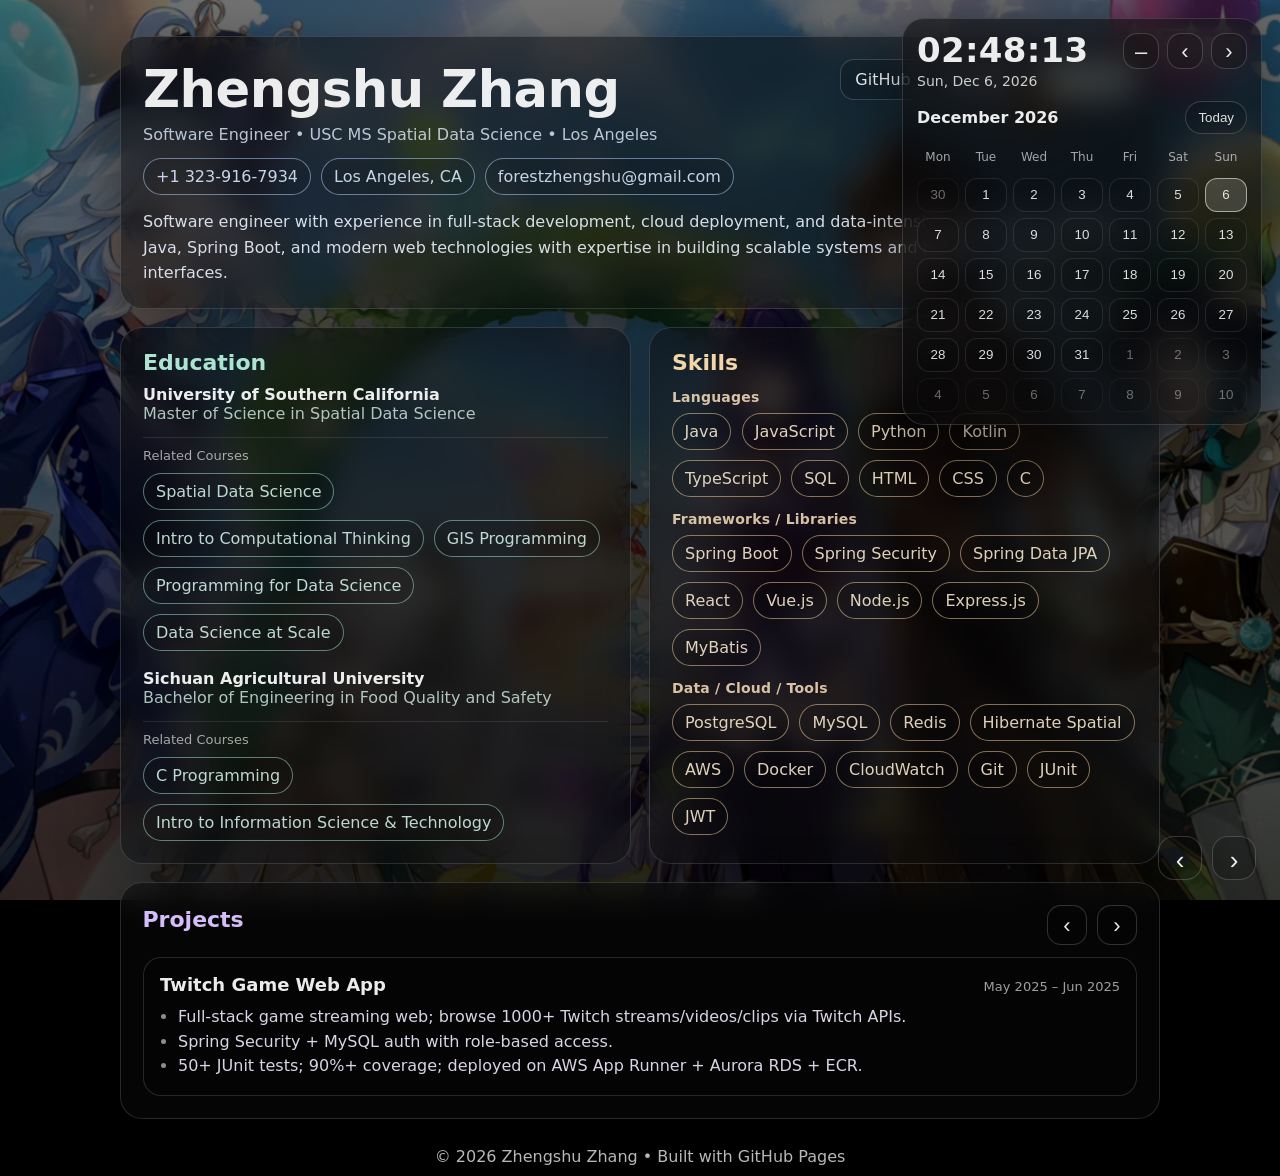
==== index.html @ c5abac79 "Update index.html" ====
<!doctype html>
<html lang="en">
<head>
  <meta charset="utf-8" />
  <meta name="viewport" content="width=device-width,initial-scale=1" />
  <title>Zhengshu Zhang</title>
  <meta name="description" content="Zhengshu Zhang - Software Engineer | USC MS Spatial Data Science" />
  <link rel="stylesheet" href="./styles.css" />
</head>

<body>
  <!-- Fullscreen background slider -->
  <div class="bg" aria-hidden="true">
    <img class="bg__img" id="bgImg" src="./images/qishen.jpg" alt="" />
    <div class="bg__vignette"></div>
  </div>

  <!-- ✅ Fixed bottom-right slider controls (unique IDs) -->
  <div class="bg__controlsFixed" aria-label="Background controls">
    <button class="icon-btn" id="bgPrevBtn" type="button" aria-label="Previous background">‹</button>
    <button class="icon-btn" id="bgNextBtn" type="button" aria-label="Next background">›</button>
  </div>

  <!-- Top-right Calendar Widget (EN) -->
  <div class="cal" id="calWidget">
    <div class="cal__top">
      <div>
        <div class="cal__time" id="calTime">--:--:--</div>
        <div class="cal__date" id="calDate">---, --- --, ----</div>
        <div class="cal__sub" id="calSub">Local time • Click a date to select</div>
      </div>

      <div class="cal__nav">
        <button class="cal__btn cal__toggle" id="calToggle" type="button" aria-label="Collapse calendar" aria-expanded="true">–</button>
        <button class="cal__btn" id="calPrev" aria-label="Previous month" type="button">‹</button>
        <button class="cal__btn" id="calNext" aria-label="Next month" type="button">›</button>
      </div>
    </div>

    <div class="cal__monthRow">
      <div class="cal__month" id="calMonth">----</div>
      <button class="cal__today" id="calToday" type="button">Today</button>
    </div>

    <div class="cal__dow">
      <span>Mon</span><span>Tue</span><span>Wed</span><span>Thu</span><span>Fri</span><span>Sat</span><span>Sun</span>
    </div>

    <div class="cal__grid" id="calGrid"></div>
  </div>

  <!-- Foreground content -->
  <main class="page">
    <header class="panel hero reveal panel--hero">
      <div class="hero__top">
        <div>
          <h1 class="hero__name">Zhengshu Zhang</h1>
          <p class="hero__subtitle">
            Software Engineer • USC MS Spatial Data Science • Los Angeles
          </p>
        </div>

        <div class="hero__links">
          <a class="btn" href="https://github.com/forestzs" target="_blank" rel="noreferrer">GitHub</a>
          <a class="btn" href="https://www.linkedin.com/in/zhengshuzhang/" target="_blank" rel="noreferrer">LinkedIn</a>
          <a class="btn btn--primary" href="./resume.pdf" target="_blank" rel="noreferrer">Resume</a>
        </div>
      </div>

      <div class="hero__meta">
        <span class="meta-chip">+1 323-916-7934</span>
        <span class="meta-chip">Los Angeles, CA</span>
        <span class="meta-chip">forestzhengshu@gmail.com</span>
      </div>

      <p class="hero__summary">
        Software engineer with experience in full-stack development, cloud deployment, and data-intensive applications.
        Skilled in Java, Spring Boot, and modern web technologies with expertise in building scalable systems and responsive user interfaces.
      </p>
    </header>

    <section class="grid">
      <section class="panel reveal panel--edu">
        <h2 class="h2">Education</h2>

        <div class="edu">
          <div class="edu__item">
            <div class="edu__title">University of Southern California</div>
            <div class="muted">Master of Science in Spatial Data Science</div>

            <div class="edu__divider"></div>
            <div class="edu__label">Related Courses</div>
            <div class="chips">
              <span class="chip">Spatial Data Science</span>
              <span class="chip">Intro to Computational Thinking</span>
              <span class="chip">GIS Programming</span>
              <span class="chip">Programming for Data Science</span>
              <span class="chip">Data Science at Scale</span>
            </div>
          </div>

          <div class="edu__item">
            <div class="edu__title">Sichuan Agricultural University</div>
            <div class="muted">Bachelor of Engineering in Food Quality and Safety</div>

            <div class="edu__divider"></div>
            <div class="edu__label">Related Courses</div>
            <div class="chips">
              <span class="chip">C Programming</span>
              <span class="chip">Intro to Information Science &amp; Technology</span>
            </div>
          </div>
        </div>
      </section>

      <section class="panel reveal panel--skills">
        <h2 class="h2">Skills</h2>

        <h3 class="h3">Languages</h3>
        <div class="chips">
          <span class="chip">Java</span><span class="chip">JavaScript</span><span class="chip">Python</span>
          <span class="chip">Kotlin</span><span class="chip">TypeScript</span><span class="chip">SQL</span>
          <span class="chip">HTML</span><span class="chip">CSS</span><span class="chip">C</span>
        </div>

        <h3 class="h3">Frameworks / Libraries</h3>
        <div class="chips">
          <span class="chip">Spring Boot</span><span class="chip">Spring Security</span><span class="chip">Spring Data JPA</span>
          <span class="chip">React</span><span class="chip">Vue.js</span><span class="chip">Node.js</span>
          <span class="chip">Express.js</span><span class="chip">MyBatis</span>
        </div>

        <h3 class="h3">Data / Cloud / Tools</h3>
        <div class="chips">
          <span class="chip">PostgreSQL</span><span class="chip">MySQL</span><span class="chip">Redis</span><span class="chip">Hibernate Spatial</span>
          <span class="chip">AWS</span><span class="chip">Docker</span><span class="chip">CloudWatch</span>
          <span class="chip">Git</span><span class="chip">JUnit</span><span class="chip">JWT</span>
        </div>
      </section>
    </section>

    <!-- ✅ Projects: single card + left/right buttons -->
    <section class="panel reveal panel--projects">
      <div class="projects__head">
        <h2 class="h2">Projects</h2>
        <div class="projects__nav">
          <button class="proj-btn" id="projPrevBtn" type="button" aria-label="Previous project">‹</button>
          <button class="proj-btn" id="projNextBtn" type="button" aria-label="Next project">›</button>
        </div>
      </div>

      <article class="project" id="projectCard">
        <div class="project__head">
          <div class="project__title" id="projTitle">—</div>
          <div class="project__time" id="projTime">—</div>
        </div>
        <ul class="ul" id="projBullets"></ul>
      </article>
    </section>

    <footer class="footer reveal">
      <div class="muted">
        © <span id="year"></span> Zhengshu Zhang • Built with GitHub Pages
      </div>
    </footer>
  </main>

  <script src="./script.js"></script>
</body>
</html>
---- styles.css ----
:root{
  --accent: rgb(181, 192, 184);
  --text: rgba(255,255,255,.92);
  --muted: rgba(255,255,255,.72);
  --panel: rgba(10, 10, 12, .52);
  --panelBorder: rgba(255,255,255,.14);
  --shadow: 0 18px 60px rgba(0,0,0,.45);
}

*{ box-sizing:border-box; }
html,body{ height:100%; }

body{
  margin:0;
  font-family: ui-sans-serif, system-ui, -apple-system, Segoe UI, Roboto, Arial;
  color: var(--text);
  background:#000;
  overflow-x:hidden;
}

/* ===== Background ===== */
.bg{
  position: fixed;
  inset: 0;
  z-index: -2;
  overflow: hidden;
}
.bg__img{
  position:absolute;
  inset:0;
  width:100%;
  height:100%;
  object-fit: cover;
  transform: scale(1.04);
  filter: brightness(.75) contrast(1.05) saturate(1.08);
  transition: opacity .35s ease, transform 3s ease;
}
.bg__vignette{
  position:absolute;
  inset:0;
  background:
    radial-gradient(80% 60% at 30% 10%, rgba(255,255,255,.08), rgba(0,0,0,0) 60%),
    linear-gradient(180deg, rgba(0,0,0,.45), rgba(0,0,0,.55) 55%, rgba(0,0,0,.72));
  pointer-events: none;
}

/* Fixed bottom-right slider controls */
.bg__controlsFixed{
  position: fixed;
  right: 24px;
  bottom: 20px;
  display:flex;
  gap:10px;
  z-index: 2147483647;
  pointer-events: auto;
}

.icon-btn{
  width:44px;
  height:44px;
  border-radius:16px;
  border:1px solid rgba(255,255,255,.18);
  background: rgba(0,0,0,.18);
  color: rgba(255,255,255,.92);
  font-size: 26px;
  line-height: 44px;
  cursor:pointer;
  transition: transform .15s ease, border-color .15s ease, background .15s ease;
}
.icon-btn:hover{
  transform: translateY(-1px);
  border-color: color-mix(in oklab, var(--accent) 70%, rgba(255,255,255,.2));
  background: rgba(0,0,0,.28);
}

/* ===== Calendar ===== */
.cal{
  position: fixed;
  top: 18px;
  right: 18px;
  width: min(360px, calc(100vw - 36px));
  z-index: 99998;
  color: rgba(255,255,255,.92);
  background: rgba(10, 10, 12, .55);
  border: 1px solid rgba(255,255,255,.14);
  border-radius: 22px;
  box-shadow: 0 18px 60px rgba(0,0,0,.45);
  backdrop-filter: blur(16px);
  padding: 14px 14px 12px;
  pointer-events: auto;
}

.cal__top{
  display:flex;
  align-items:flex-start;
  justify-content:space-between;
  gap:12px;
}

.cal__time{
  font-size: 34px;
  font-weight: 800;
  letter-spacing: .3px;
  line-height: 1.05;
}
.cal__date{
  margin-top: 4px;
  font-size: 14px;
  color: rgba(255,255,255,.78);
}

/* ✅ 直接隐藏那句 “Local time • Click a date to select” */
.cal__sub{ display:none; }

.cal__nav{ display:flex; gap:8px; }

.cal__btn{
  width: 36px;
  height: 36px;
  border-radius: 14px;
  border: 1px solid rgba(255,255,255,.18);
  background: rgba(0,0,0,.18);
  color: rgba(255,255,255,.92);
  cursor: pointer;
  font-size: 22px;
  line-height: 34px;
  transition: transform .12s ease, background .12s ease, border-color .12s ease;
}
.cal__btn:hover{
  transform: translateY(-1px);
  background: rgba(0,0,0,.28);
  border-color: rgba(255,255,255,.28);
}

.cal__monthRow{
  margin-top: 12px;
  display:flex;
  align-items:center;
  justify-content:space-between;
  gap:10px;
}

.cal__month{ font-weight: 750; color: rgba(255,255,255,.92); }

.cal__today{
  border: 1px solid rgba(255,255,255,.18);
  background: rgba(0,0,0,.16);
  color: rgba(255,255,255,.86);
  border-radius: 999px;
  padding: 8px 12px;
  cursor: pointer;
  transition: background .12s ease, border-color .12s ease;
}
.cal__today:hover{
  background: rgba(0,0,0,.26);
  border-color: rgba(255,255,255,.26);
}

.cal__dow{
  margin-top: 10px;
  display:grid;
  grid-template-columns: repeat(7, 1fr);
  gap: 6px;
  color: rgba(255,255,255,.62);
  font-size: 12px;
  user-select:none;
}
.cal__dow span{
  display:flex;
  justify-content:center;
  padding: 6px 0;
}

.cal__grid{
  margin-top: 8px;
  display:grid;
  grid-template-columns: repeat(7, 1fr);
  gap: 6px;
}
.cal__cell{
  height: 34px;
  border-radius: 12px;
  border: 1px solid rgba(255,255,255,.10);
  background: rgba(0,0,0,.10);
  color: rgba(255,255,255,.86);
  cursor: pointer;
  transition: transform .1s ease, background .1s ease, border-color .1s ease;
}
.cal__cell:hover{
  transform: translateY(-1px);
  background: rgba(0,0,0,.22);
  border-color: rgba(255,255,255,.22);
}
.cal__cell.is-other{ opacity: .45; }
.cal__cell.is-today{ border-color: rgba(255,255,255,.28); }
.cal__cell.is-selected{
  background: color-mix(in oklab, var(--accent) 60%, rgba(0,0,0,.22));
  border-color: color-mix(in oklab, var(--accent) 80%, rgba(255,255,255,.14));
}

@media (max-width: 720px){
  .cal{ top: 12px; right: 12px; border-radius: 18px; }
  .cal__time{ font-size: 30px; }
}

/* ===== Foreground layout ===== */
.page{
  width: min(1040px, calc(100% - 28px));
  margin: 36px auto 60px;
  display:flex;
  flex-direction:column;
  gap:18px;
  position:relative;
  z-index:1;
}

.panel{
  background: var(--panel);
  border: 1px solid var(--panelBorder);
  border-radius: 22px;
  padding: 22px;
  box-shadow: var(--shadow);
  backdrop-filter: blur(14px);
}

.hero__top{
  display:flex;
  align-items:flex-start;
  justify-content:space-between;
  gap:16px;
  flex-wrap:wrap;
}

.hero__name{
  margin:0;
  font-size: clamp(34px, 4vw, 54px);
  letter-spacing: -0.5px;
}

.hero__subtitle{
  margin: 6px 0 0;
  color: var(--muted);
  font-size: 16px;
}

.hero__links{
  display:flex;
  gap:10px;
  flex-wrap:wrap;
}

.btn{
  display:inline-flex;
  align-items:center;
  justify-content:center;
  gap:8px;
  padding:10px 14px;
  border-radius: 14px;
  border: 1px solid rgba(255,255,255,.18);
  color: var(--text);
  text-decoration:none;
  background: rgba(0,0,0,.14);
  transition: transform .15s ease, border-color .15s ease, background .15s ease;
}
.btn:hover{
  transform: translateY(-1px);
  border-color: color-mix(in oklab, var(--accent) 70%, rgba(255,255,255,.2));
  background: rgba(0,0,0,.24);
}
.btn--primary{
  background: color-mix(in oklab, var(--accent) 55%, rgba(0,0,0,.35));
  border-color: color-mix(in oklab, var(--accent) 75%, rgba(255,255,255,.18));
}

.hero__meta{
  display:flex;
  gap:10px;
  flex-wrap:wrap;
  margin-top:14px;
}
.meta-chip{
  padding:8px 12px;
  border-radius:999px;
  border:1px solid rgba(255,255,255,.16);
  color: var(--muted);
  background: rgba(0,0,0,.12);
}

.hero__summary{
  margin: 14px 0 0;
  color: rgba(255,255,255,.84);
  line-height: 1.6;
}

.grid{
  display:grid;
  grid-template-columns: 1fr 1fr;
  gap:18px;
}
@media (max-width: 860px){
  .grid{ grid-template-columns: 1fr; }
}

.h2{ margin: 0 0 10px; font-size: 22px; }
.h3{ margin: 14px 0 8px; font-size: 14px; color: var(--muted); letter-spacing:.2px; }

.chips{ display:flex; flex-wrap:wrap; gap:10px; }
.chip{
  padding:8px 12px;
  border-radius:999px;
  border:1px solid rgba(255,255,255,.16);
  background: rgba(0,0,0,.12);
  color: rgba(255,255,255,.86);
}

.edu{ display:flex; flex-direction:column; gap:18px; }
.edu__title{ font-weight: 650; }
.muted{ color: var(--muted); }

.edu__divider{
  height:1px;
  margin:14px 0 10px;
  background: rgba(255,255,255,.10);
}
.edu__label{
  font-size: 13px;
  color: rgba(255,255,255,.62);
  margin-bottom: 10px;
}

.project{
  border-radius: 18px;
  border: 1px solid rgba(255,255,255,.14);
  background: rgba(0,0,0,.12);
  padding: 16px;
  margin-top: 12px;
}
.project__head{
  display:flex;
  justify-content:space-between;
  align-items:baseline;
  gap:10px;
  flex-wrap:wrap;
}
.project__title{ font-weight: 750; font-size: 18px; }
.project__time{ color: rgba(255,255,255,.62); font-size: 13px; }

.ul{
  margin: 10px 0 0;
  padding-left: 18px;
  color: rgba(255,255,255,.84);
  line-height: 1.55;
}
.ul li::marker{ color: rgba(255,255,255,.55); }

.footer{ padding: 10px 2px; text-align:center; }

/* Projects header row with nav */
.projects__head{
  display:flex;
  align-items:center;
  justify-content:space-between;
  gap:12px;
}
.projects__nav{
  display:flex;
  gap:10px;
}

.proj-btn{
  width:40px;
  height:40px;
  border-radius:14px;
  border:1px solid rgba(255,255,255,.18);
  background: rgba(0,0,0,.16);
  color: rgba(255,255,255,.92);
  font-size: 22px;
  line-height: 38px;
  cursor:pointer;
  transition: transform .12s ease, background .12s ease, border-color .12s ease;
}
.proj-btn:hover{
  transform: translateY(-1px);
  background: rgba(0,0,0,.26);
  border-color: rgba(255,255,255,.26);
}

/* Reveal animation */
.reveal{
  opacity: 0;
  transform: translateY(10px);
  transition: opacity .6s ease, transform .6s ease;
}
.reveal.is-in{
  opacity: 1;
  transform: translateY(0);
}

@media (prefers-reduced-motion: reduce){
  .reveal{ transition:none; }
  .bg__img{ transition:none; }
  .btn,.icon-btn,.cal__btn,.cal__cell,.proj-btn{ transition:none; }
}

/* ============================================================
   Resume section typography colors
   ============================================================ */
.page .panel{ --sec: rgba(210,210,210,.9); }
.page .panel.hero{ --sec: rgb(170, 205, 255); }
.page .panel--edu{ --sec: rgb(145, 225, 200); }
.page .panel--skills{ --sec: rgb(245, 205, 140); }
.page .panel--projects{ --sec: rgb(205, 170, 255); }

.page .panel .h2{
  color: color-mix(in oklab, var(--sec) 72%, rgba(255,255,255,.92) 28%);
}
.page .panel .h3{
  color: color-mix(in oklab, var(--sec) 48%, rgba(255,255,255,.70) 52%);
}
.page .panel .muted{
  color: color-mix(in oklab, var(--sec) 28%, rgba(255,255,255,.70) 72%);
}
.page .panel .hero__subtitle{
  color: color-mix(in oklab, var(--sec) 26%, rgba(255,255,255,.72) 74%);
}
.page .panel .hero__summary,
.page .panel .ul{
  color: color-mix(in oklab, var(--sec) 18%, rgba(255,255,255,.86) 82%);
}
.page .panel .chip,
.page .panel .meta-chip{
  color: color-mix(in oklab, var(--sec) 35%, rgba(255,255,255,.82) 65%);
  border-color: color-mix(in oklab, var(--sec) 42%, rgba(255,255,255,.16) 58%);
}

/* Calendar - highlight today */
.cal__cell.is-today,
.cal__cell.today {
  border-color: rgba(255, 255, 255, 0.55) !important;
  background: rgba(255, 255, 255, 0.14) !important;
  box-shadow: 0 10px 25px rgba(0, 0, 0, 0.18);
}

/* If today is also selected, keep it highlighted */
.cal__cell.is-today.is-selected,
.cal__cell.today.is-selected {
  border-color: rgba(255, 255, 255, 0.75) !important;
  background: rgba(255, 255, 255, 0.18) !important;
}
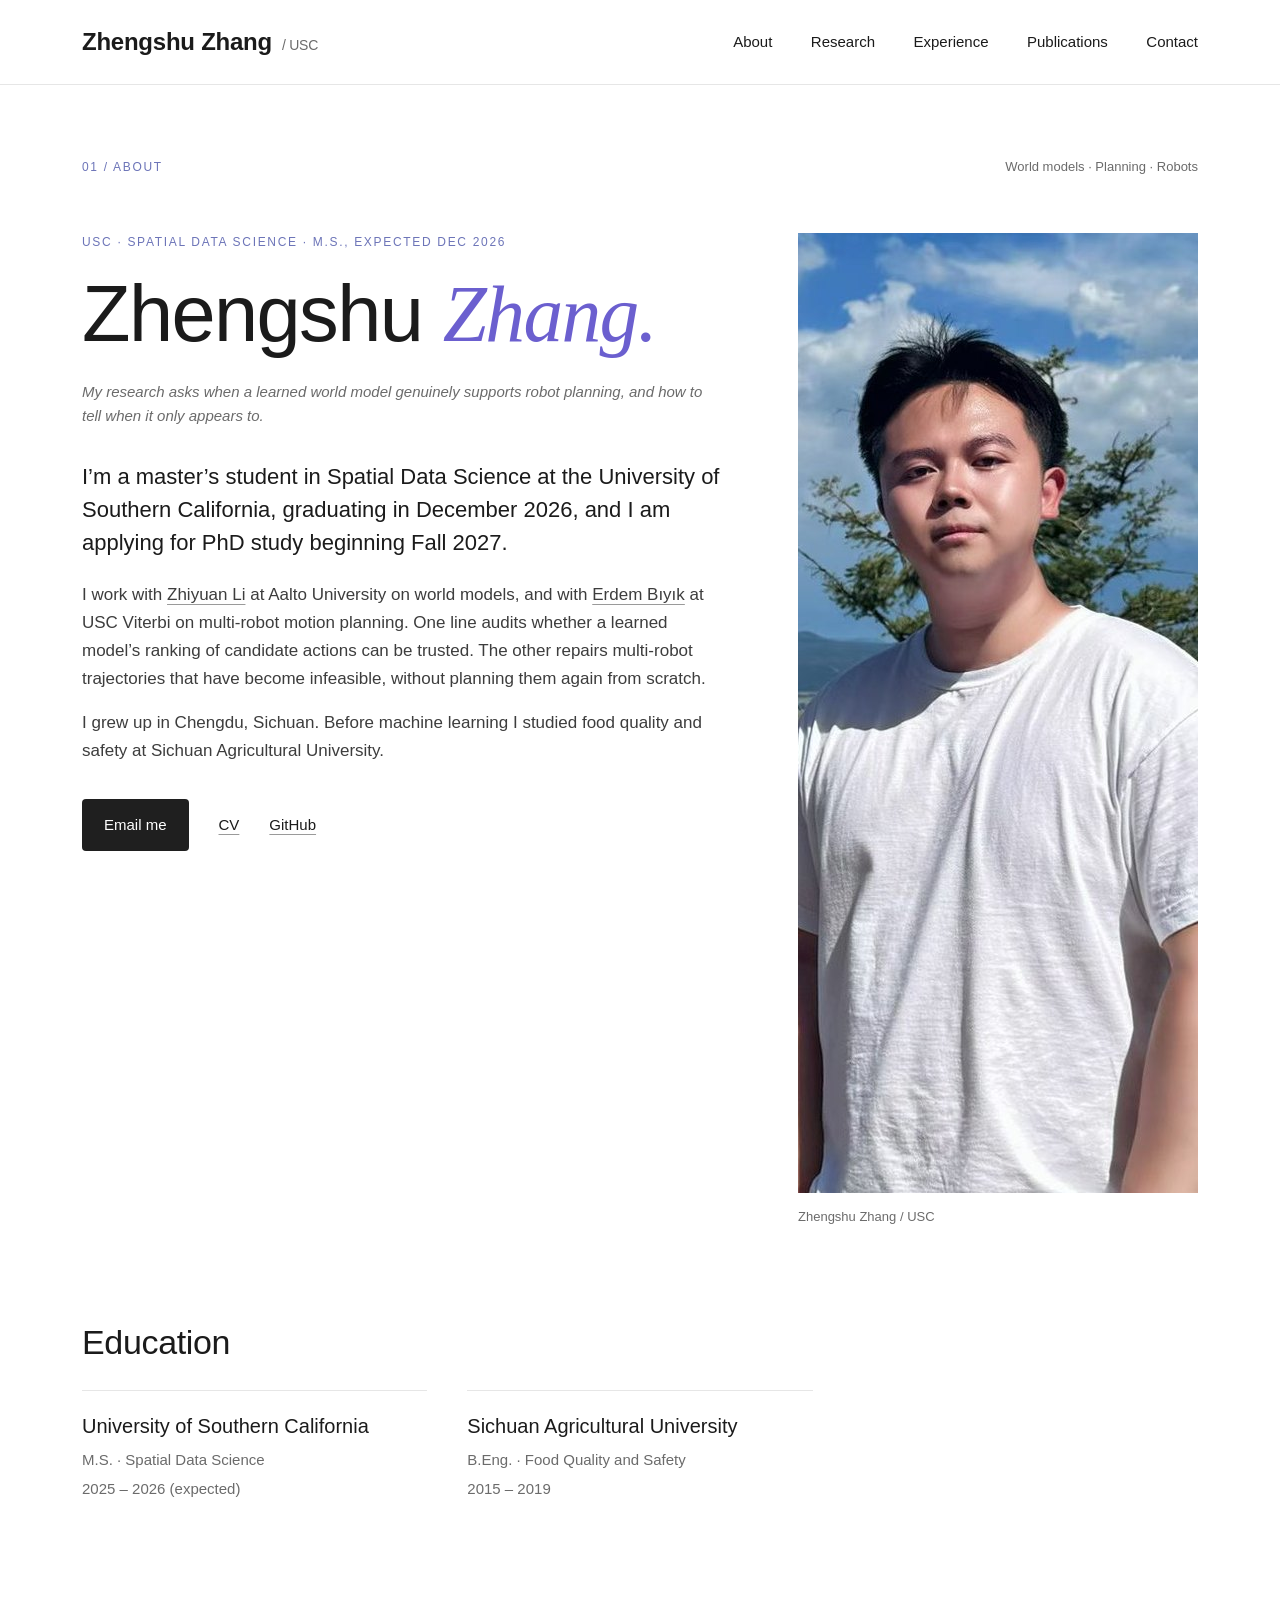
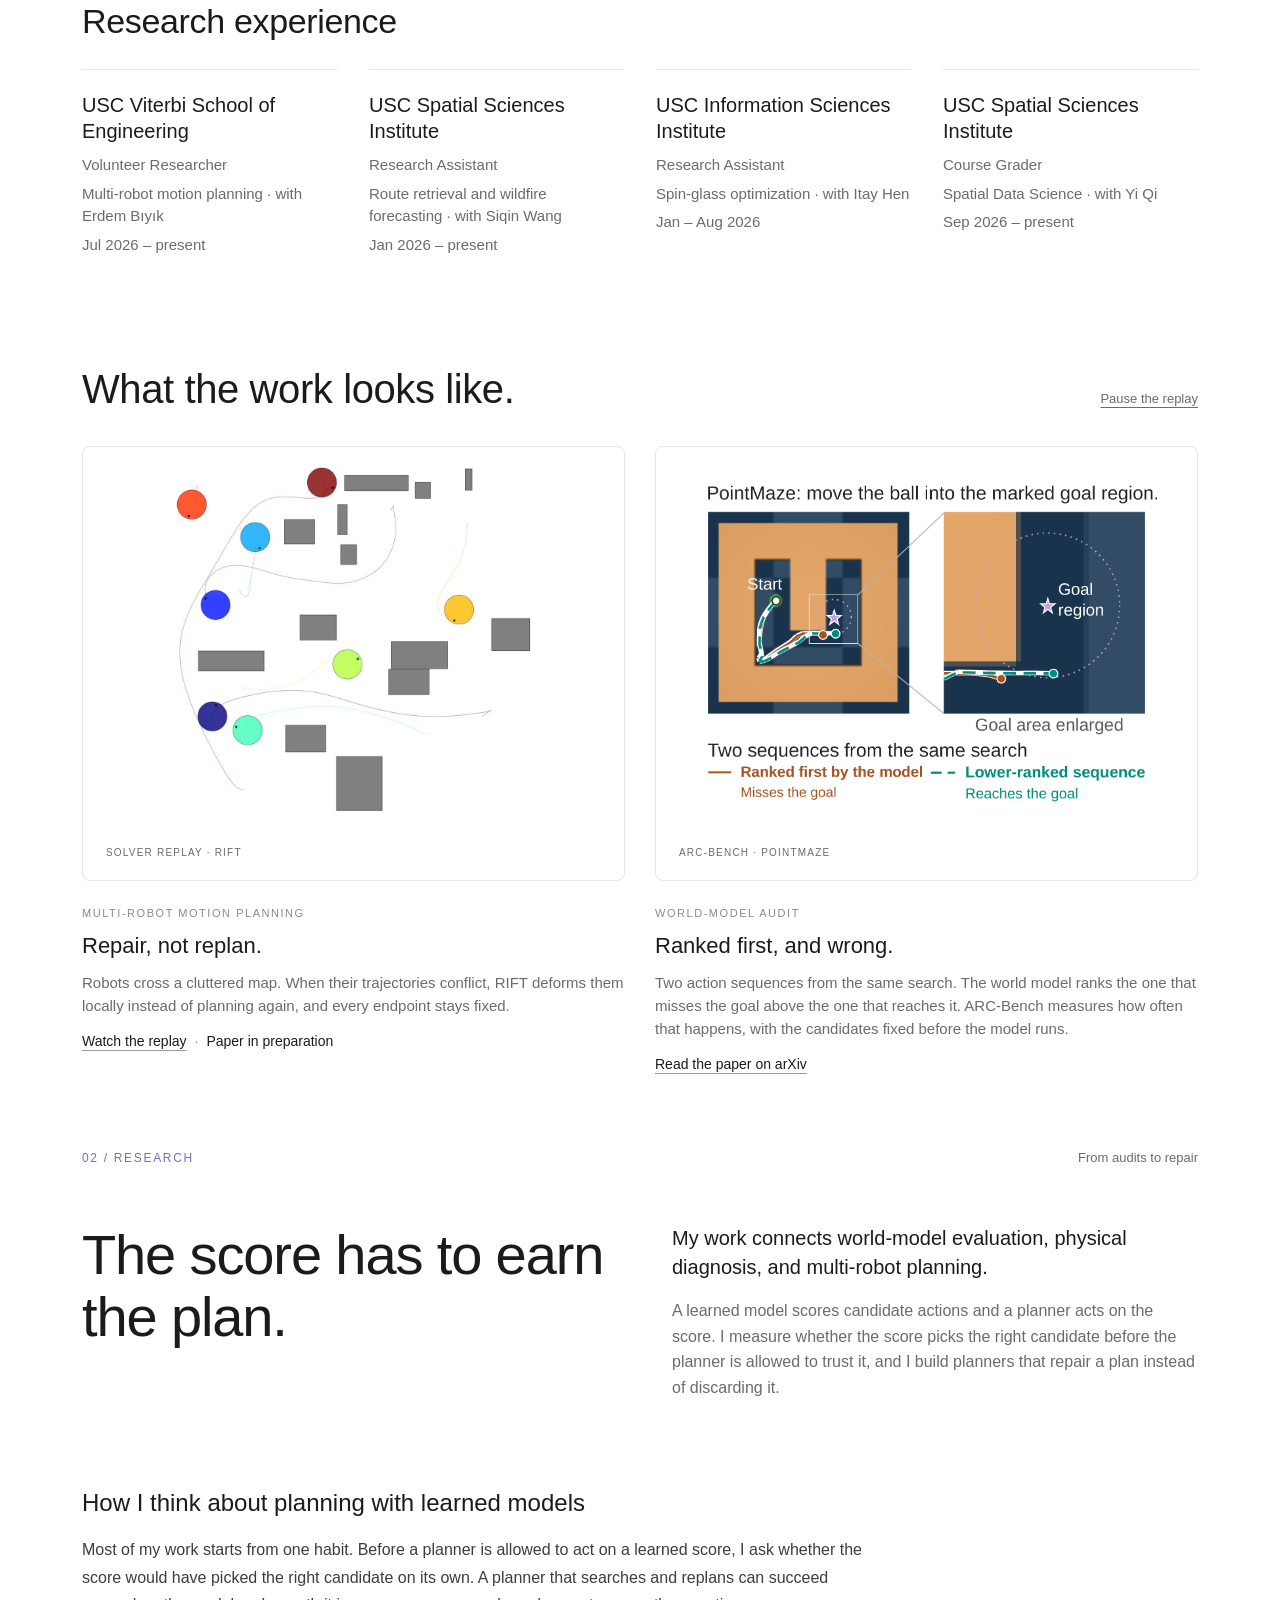
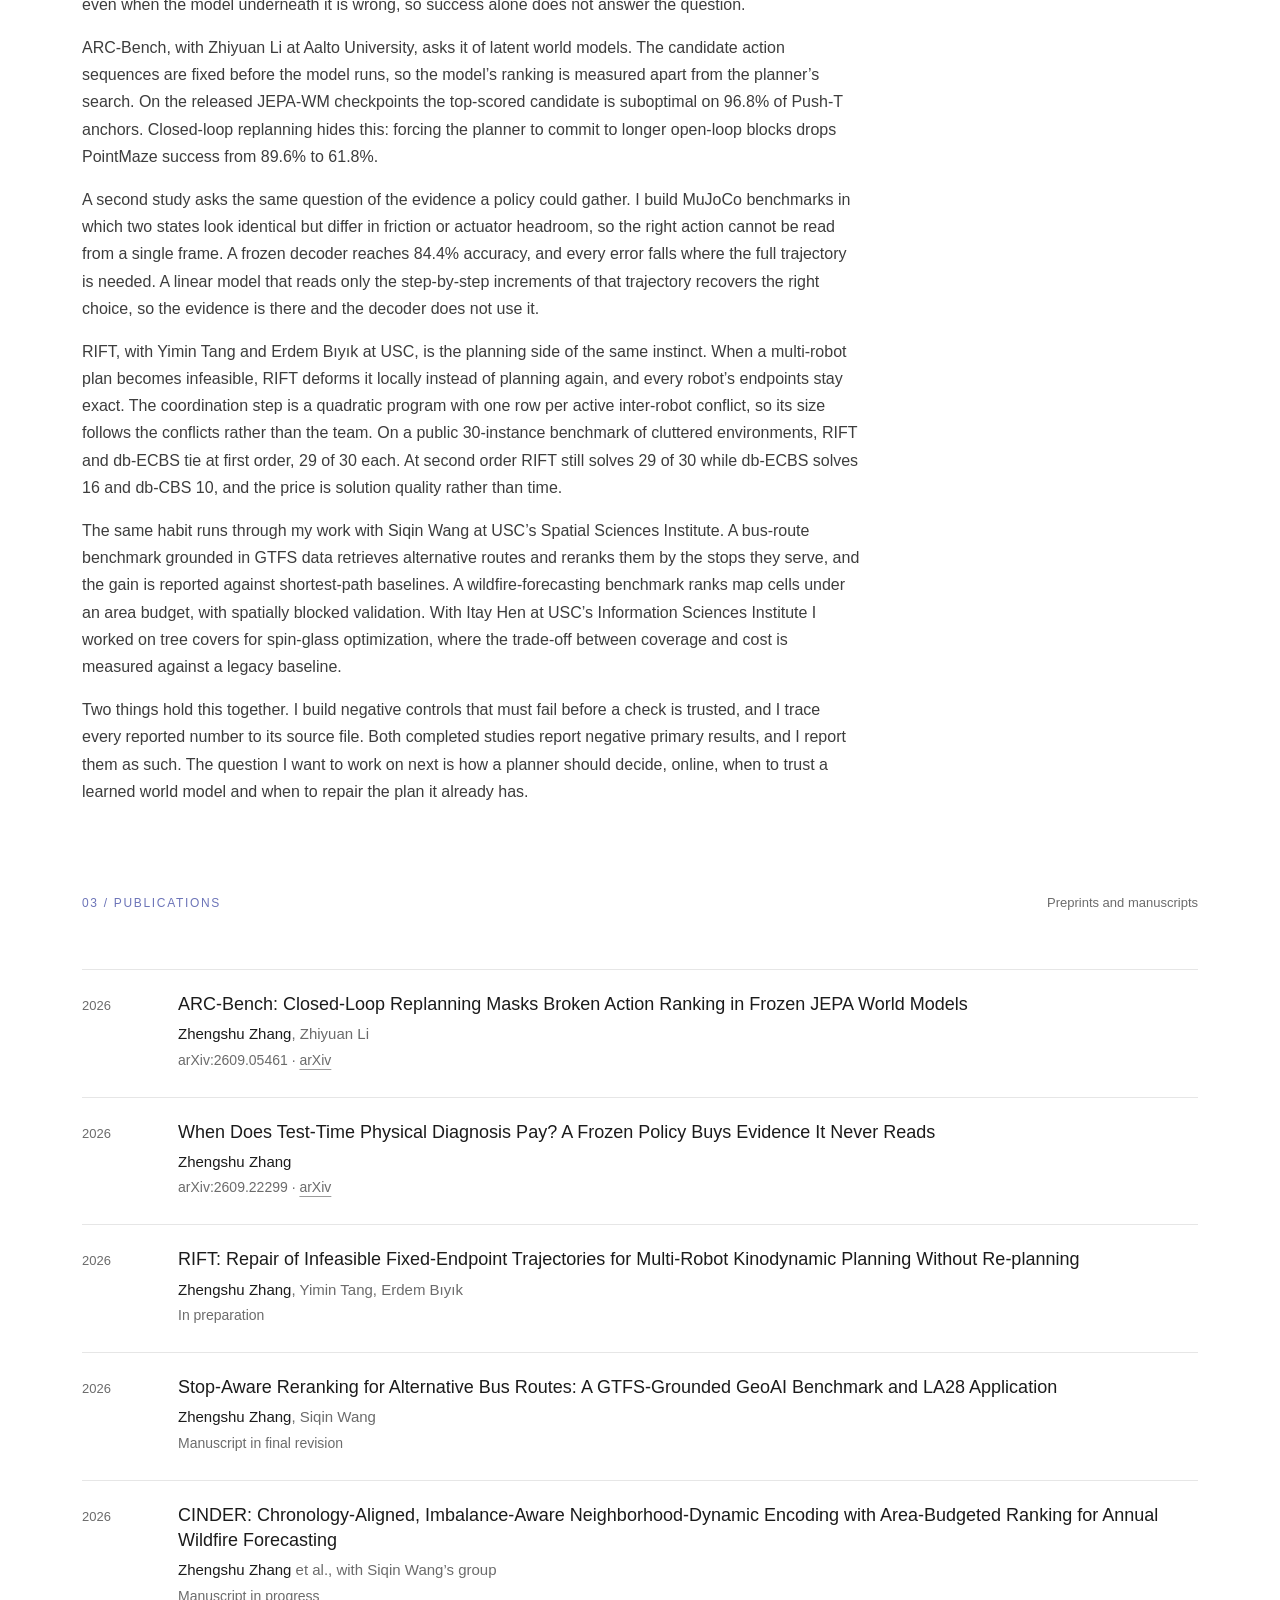
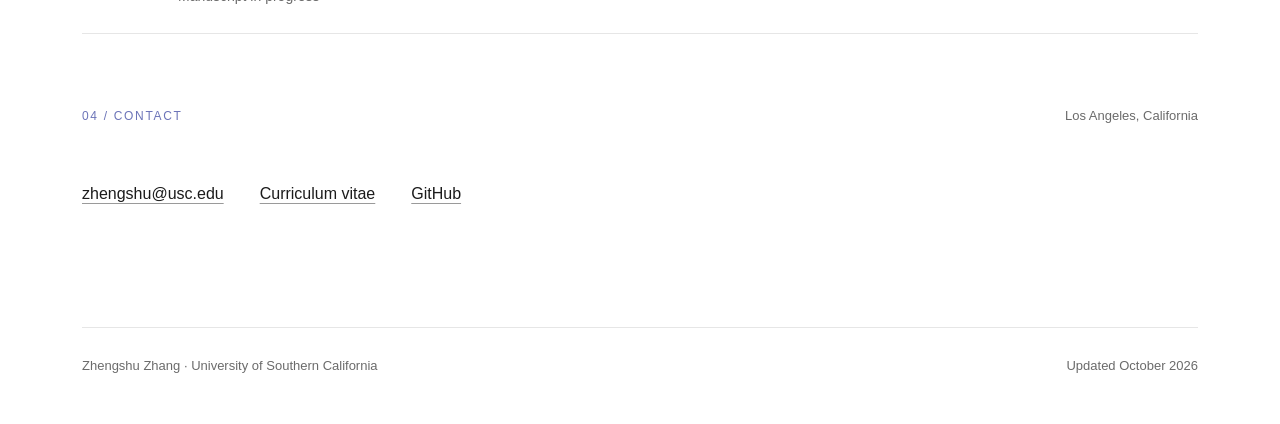
==== commit 9d585979: "Research site" ====
--- a/index.html
+++ b/index.html
@@ -1,170 +1,359 @@
 <!doctype html>
 <html lang="en">
 <head>
-  <meta charset="utf-8" />
-  <meta name="viewport" content="width=device-width,initial-scale=1" />
-  <title>Zhengshu Zhang</title>
-  <meta name="description" content="Zhengshu Zhang - Software Engineer | USC MS Spatial Data Science" />
-  <link rel="stylesheet" href="./styles.css" />
+<meta charset="utf-8">
+<meta name="viewport" content="width=device-width, initial-scale=1">
+<title>Zhengshu Zhang</title>
+<link rel="canonical" href="https://sites.google.com/view/zhengshuzhang/">
+<meta name="description" content="Zhengshu Zhang, M.S. student in Spatial Data Science at USC. World models, planning, and multi-robot motion planning.">
+<style>
+  :root{
+    --ink:#1b1b1b; --body:#3d3d3d; --muted:#6b6b6b; --faint:#8a8a8a;
+    --rule:#e6e6e6; --box:#f4f4f4; --eyebrow:#6c74b8; --accent:#6b5fcf;
+    --max:1180px; --gutter:32px;
+    --sans:"Helvetica Neue",Helvetica,Arial,"Segoe UI",Roboto,system-ui,sans-serif;
+    --serif:Georgia,"Times New Roman",Times,serif;
+  }
+  *{box-sizing:border-box}
+  html{scroll-behavior:smooth}
+  body{margin:0;background:#fff;color:var(--ink);font-family:var(--sans);font-size:16px;line-height:1.55;-webkit-font-smoothing:antialiased}
+  a{color:inherit;text-decoration:underline;text-decoration-thickness:1px;text-underline-offset:4px;text-decoration-color:#9a9a9a}
+  a:hover{text-decoration-color:var(--ink)}
+  .wrap{max-width:var(--max);margin:0 auto;padding:0 var(--gutter)}
+  .eyebrow{font-size:12px;letter-spacing:.14em;text-transform:uppercase;color:var(--eyebrow)}
+  .tag{font-size:13px;color:var(--muted)}
+  h2{font-size:34px;font-weight:400;letter-spacing:-.01em;margin:0 0 28px;line-height:1.15}
+  h3{font-size:24px;font-weight:400;margin:0 0 18px;line-height:1.25}
+  p{margin:0 0 16px}
+
+  /* top bar */
+  .top{border-bottom:1px solid var(--rule)}
+  .top .wrap{display:flex;align-items:center;justify-content:space-between;height:84px}
+  .brand{font-size:24px;font-weight:700;letter-spacing:-.01em}
+  .brand span{font-size:14px;font-weight:400;color:var(--muted);margin-left:10px}
+  nav a{text-decoration:none;font-size:15px;color:var(--ink);margin-left:34px}
+  nav a:hover{text-decoration:underline}
+
+  /* section head */
+  .sechead{display:flex;justify-content:space-between;align-items:baseline;padding-top:72px;margin-bottom:56px}
+
+  /* hero */
+  .hero{display:grid;grid-template-columns:minmax(0,1fr) 400px;gap:64px;align-items:start}
+  .hero .eyebrow{margin-bottom:22px}
+  .name{font-size:clamp(48px,6.2vw,80px);font-weight:300;line-height:1;letter-spacing:-.02em;margin:0 0 26px;white-space:nowrap}
+  .name em{font-family:var(--serif);font-style:italic;font-weight:400;color:var(--accent)}
+  .lede{font-style:italic;color:var(--muted);font-size:15px;line-height:1.6;margin-bottom:32px;max-width:640px}
+  .intro{font-size:22px;line-height:1.5;color:var(--ink);margin-bottom:22px;max-width:640px}
+  .bio{font-size:17px;line-height:1.65;color:var(--body);max-width:640px}
+  .actions{display:flex;align-items:center;gap:30px;margin-top:34px}
+  .btn{background:#1f1f1f;color:#fff;text-decoration:none;font-size:15px;padding:14px 22px;border-radius:4px}
+  .btn:hover{background:#000}
+  .actions a:not(.btn){font-size:15px}
+  figure{margin:0}
+  .portrait img{display:block;width:100%;aspect-ratio:3/4;object-fit:cover}
+  .portrait figcaption{font-size:13px;color:var(--muted);margin-top:14px}
+
+  /* education / experience */
+  .block{padding-top:96px}
+  .cols{display:grid;grid-template-columns:repeat(3,1fr);gap:40px}
+  .cols4{grid-template-columns:repeat(4,1fr);gap:32px}
+  .col{border-top:1px solid var(--rule);padding-top:22px}
+  .col h4{font-size:20px;font-weight:400;margin:0 0 10px;line-height:1.3}
+  .col p{font-size:15px;color:var(--muted);margin:0 0 6px;line-height:1.5}
+  .dates{font-size:13px;color:var(--muted);margin-bottom:18px}
+
+  /* in motion */
+  .motion{padding-top:104px}
+  .motion .head{display:flex;justify-content:space-between;align-items:baseline;margin-bottom:34px}
+  .motion h2{font-size:40px;margin:0}
+  .control{font-size:13px;color:var(--muted);background:none;border:0;padding:0;cursor:pointer;text-decoration:underline;text-underline-offset:4px;font-family:inherit}
+  .cards{display:grid;grid-template-columns:1fr 1fr;gap:30px}
+  .media{position:relative;background:#fff;border:1px solid var(--rule);border-radius:8px;overflow:hidden;aspect-ratio:5/4;padding:12px 12px 52px}
+  .media video,.media img{display:block;width:100%;height:100%;object-fit:contain}
+  .chip{position:absolute;left:14px;bottom:13px;background:rgba(255,255,255,.92);font-size:10px;letter-spacing:.12em;text-transform:uppercase;color:var(--muted);padding:6px 9px;border-radius:3px}
+  .card .eyebrow{color:var(--faint);font-size:11px;margin:24px 0 10px}
+  .card h4{font-size:22px;font-weight:400;margin:0 0 10px;line-height:1.3}
+  .card p{font-size:15px;color:var(--muted);line-height:1.55;margin-bottom:14px}
+  .card .links{font-size:14px}
+  .card .links span{color:var(--faint);margin:0 8px}
+
+  /* research */
+  .research{display:grid;grid-template-columns:1fr 1fr;gap:64px;align-items:start}
+  .headline{font-size:56px;font-weight:300;line-height:1.1;letter-spacing:-.02em;margin:0}
+  .lead{font-size:20px;line-height:1.45;margin-bottom:16px}
+  .research p.sub{font-size:16px;color:var(--muted);line-height:1.6}
+  .essay{margin-top:72px;max-width:780px}
+  .essay p{font-size:16px;color:var(--body);line-height:1.7}
+
+  /* publications */
+  .pubs{list-style:none;margin:0;padding:0}
+  .pub{border-top:1px solid var(--rule);padding:22px 0 22px;display:grid;grid-template-columns:72px 1fr;gap:24px}
+  .pub:last-child{border-bottom:1px solid var(--rule)}
+  .pub .yr{font-size:13px;color:var(--muted);padding-top:4px}
+  .pub h4{font-size:18px;font-weight:400;margin:0 0 6px;line-height:1.4}
+  .pub p{font-size:15px;color:var(--muted);margin:0 0 4px;line-height:1.5}
+  .pub .me{color:var(--ink)}
+  .pub .where{font-size:14px}
+
+  /* contact + footer */
+  .contact .row{display:flex;flex-wrap:wrap;gap:12px 36px;font-size:16px}
+  footer{margin-top:120px;border-top:1px solid var(--rule);padding:28px 0 48px;font-size:13px;color:var(--muted);display:flex;justify-content:space-between;flex-wrap:wrap;gap:10px}
+
+  @media (max-width:980px){
+    .hero{grid-template-columns:1fr;gap:40px}
+    .portrait{max-width:360px}
+    .name{font-size:56px;white-space:normal}
+    .cols,.cols4{grid-template-columns:1fr 1fr}
+    .cards{grid-template-columns:1fr}
+    .research{grid-template-columns:1fr;gap:28px}
+    .headline{font-size:42px}
+    .motion h2{font-size:32px}
+  }
+  @media (max-width:620px){
+    :root{--gutter:20px}
+    .top .wrap{height:auto;padding:16px 20px;flex-direction:column;align-items:flex-start;gap:10px}
+    nav a{margin:0 18px 0 0;font-size:14px}
+    .sechead{padding-top:48px;margin-bottom:36px;flex-direction:column;gap:6px}
+    .name{font-size:48px}
+    .intro{font-size:19px}
+    .cols,.cols4{grid-template-columns:1fr}
+    .block,.motion{padding-top:64px}
+    .pub{grid-template-columns:1fr;gap:6px}
+    .actions{flex-wrap:wrap;gap:18px 26px}
+  }
+</style>
 </head>
-
 <body>
-  <!-- Fullscreen background slider -->
-  <div class="bg" aria-hidden="true">
-    <img class="bg__img" id="bgImg" src="./images/qishen.jpg" alt="" />
-    <div class="bg__vignette"></div>
+
+<header class="top">
+  <div class="wrap">
+    <div class="brand">Zhengshu Zhang<span>/ USC</span></div>
+    <nav>
+      <a href="#about">About</a>
+      <a href="#research">Research</a>
+      <a href="#experience">Experience</a>
+      <a href="#publications">Publications</a>
+      <a href="#contact">Contact</a>
+    </nav>
   </div>
-
-  <!-- ✅ Fixed bottom-right slider controls (unique IDs) -->
-  <div class="bg__controlsFixed" aria-label="Background controls">
-    <button class="icon-btn" id="bgPrevBtn" type="button" aria-label="Previous background">‹</button>
-    <button class="icon-btn" id="bgNextBtn" type="button" aria-label="Next background">›</button>
+</header>
+
+<main>
+
+  <!-- 01 / ABOUT -->
+  <section id="about" class="wrap">
+    <div class="sechead">
+      <span class="eyebrow">01 / About</span>
+      <span class="tag">World models &middot; Planning &middot; Robots</span>
+    </div>
+
+    <div class="hero">
+      <div>
+        <div class="eyebrow">USC &middot; Spatial Data Science &middot; M.S., expected Dec 2026</div>
+        <h1 class="name">Zhengshu <em>Zhang.</em></h1>
+        <p class="lede">My research asks when a learned world model genuinely supports robot planning, and how to tell when it only appears to.</p>
+        <p class="intro">I&rsquo;m a master&rsquo;s student in Spatial Data Science at the University of Southern California, graduating in December 2026, and I am applying for PhD study beginning Fall 2027.</p>
+        <p class="bio">I work with <a href="https://lizhyun.github.io/">Zhiyuan Li</a> at Aalto University on world models, and with <a href="https://ebiyik.github.io/">Erdem Bıyık</a> at USC Viterbi on multi-robot motion planning. One line audits whether a learned model&rsquo;s ranking of candidate actions can be trusted. The other repairs multi-robot trajectories that have become infeasible, without planning them again from scratch.</p>
+        <p class="bio">I grew up in Chengdu, Sichuan. Before machine learning I studied food quality and safety at Sichuan Agricultural University.</p>
+        <div class="actions">
+          <a class="btn" href="mailto:zhengshu@usc.edu">Email me</a>
+          <a href="ZhengshuZhang.pdf">CV</a>
+          <a href="https://github.com/forestzs">GitHub</a>
+        </div>
+      </div>
+      <figure class="portrait">
+        <img src="media/portrait.jpg" alt="Zhengshu Zhang" width="720" height="960">
+        <figcaption>Zhengshu Zhang / USC</figcaption>
+      </figure>
+    </div>
+
+    <!-- Education -->
+    <div class="block">
+      <h2>Education</h2>
+      <div class="cols">
+        <div class="col">
+          <h4>University of Southern California</h4>
+          <p>M.S. &middot; Spatial Data Science</p>
+          <p>2025 &ndash; 2026 (expected)</p>
+        </div>
+        <div class="col">
+          <h4>Sichuan Agricultural University</h4>
+          <p>B.Eng. &middot; Food Quality and Safety</p>
+          <p>2015 &ndash; 2019</p>
+        </div>
+      </div>
+    </div>
+
+    <!-- Experience -->
+    <div id="experience" class="block">
+      <h2>Research experience</h2>
+      <div class="cols cols4">
+        <div class="col">
+          <h4>USC Viterbi School of Engineering</h4>
+          <p>Volunteer Researcher</p>
+          <p>Multi-robot motion planning &middot; with Erdem Bıyık</p>
+          <p>Jul 2026 &ndash; present</p>
+        </div>
+        <div class="col">
+          <h4>USC Spatial Sciences Institute</h4>
+          <p>Research Assistant</p>
+          <p>Route retrieval and wildfire forecasting &middot; with Siqin Wang</p>
+          <p>Jan 2026 &ndash; present</p>
+        </div>
+        <div class="col">
+          <h4>USC Information Sciences Institute</h4>
+          <p>Research Assistant</p>
+          <p>Spin-glass optimization &middot; with Itay Hen</p>
+          <p>Jan &ndash; Aug 2026</p>
+        </div>
+        <div class="col">
+          <h4>USC Spatial Sciences Institute</h4>
+          <p>Course Grader</p>
+          <p>Spatial Data Science &middot; with Yi Qi</p>
+          <p>Sep 2026 &ndash; present</p>
+        </div>
+      </div>
+    </div>
+
+    <!-- In motion -->
+    <div class="motion">
+      <div class="head">
+        <h2>What the work looks like.</h2>
+        <button class="control" id="toggle" type="button">Pause the replay</button>
+      </div>
+      <div class="cards">
+        <div class="card">
+          <div class="media">
+            <video id="replay" autoplay muted loop playsinline preload="metadata" poster="media/clutter.jpg">
+              <source src="media/clutter.mp4" type="video/mp4">
+            </video>
+            <span class="chip">Solver replay &middot; RIFT</span>
+          </div>
+          <div class="eyebrow">Multi-robot motion planning</div>
+          <h4>Repair, not replan.</h4>
+          <p>Robots cross a cluttered map. When their trajectories conflict, RIFT deforms them locally instead of planning again, and every endpoint stays fixed.</p>
+          <div class="links"><a href="media/clutter.mp4">Watch the replay</a><span>&middot;</span>Paper in preparation</div>
+        </div>
+        <div class="card">
+          <div class="media">
+            <img src="media/arcbench_panel_a.png" alt="PointMaze example from ARC-Bench: the sequence ranked first by the model misses the goal; a lower-ranked sequence reaches it" width="1403" height="1122">
+            <span class="chip">ARC-Bench &middot; PointMaze</span>
+          </div>
+          <div class="eyebrow">World-model audit</div>
+          <h4>Ranked first, and wrong.</h4>
+          <p>Two action sequences from the same search. The world model ranks the one that misses the goal above the one that reaches it. ARC-Bench measures how often that happens, with the candidates fixed before the model runs.</p>
+          <div class="links"><a href="https://arxiv.org/abs/2609.05461">Read the paper on arXiv</a></div>
+        </div>
+      </div>
+    </div>
+  </section>
+
+  <!-- 02 / RESEARCH -->
+  <section id="research" class="wrap">
+    <div class="sechead">
+      <span class="eyebrow">02 / Research</span>
+      <span class="tag">From audits to repair</span>
+    </div>
+    <div class="research">
+      <h2 class="headline">The score has to earn the plan.</h2>
+      <div>
+        <p class="lead">My work connects world-model evaluation, physical diagnosis, and multi-robot planning.</p>
+        <p class="sub">A learned model scores candidate actions and a planner acts on the score. I measure whether the score picks the right candidate before the planner is allowed to trust it, and I build planners that repair a plan instead of discarding it.</p>
+      </div>
+    </div>
+
+    <div class="essay">
+      <h3>How I think about planning with learned models</h3>
+      <p>Most of my work starts from one habit. Before a planner is allowed to act on a learned score, I ask whether the score would have picked the right candidate on its own. A planner that searches and replans can succeed even when the model underneath it is wrong, so success alone does not answer the question.</p>
+      <p>ARC-Bench, with Zhiyuan Li at Aalto University, asks it of latent world models. The candidate action sequences are fixed before the model runs, so the model&rsquo;s ranking is measured apart from the planner&rsquo;s search. On the released JEPA-WM checkpoints the top-scored candidate is suboptimal on 96.8% of Push-T anchors. Closed-loop replanning hides this: forcing the planner to commit to longer open-loop blocks drops PointMaze success from 89.6% to 61.8%.</p>
+      <p>A second study asks the same question of the evidence a policy could gather. I build MuJoCo benchmarks in which two states look identical but differ in friction or actuator headroom, so the right action cannot be read from a single frame. A frozen decoder reaches 84.4% accuracy, and every error falls where the full trajectory is needed. A linear model that reads only the step-by-step increments of that trajectory recovers the right choice, so the evidence is there and the decoder does not use it.</p>
+      <p>RIFT, with Yimin Tang and Erdem Bıyık at USC, is the planning side of the same instinct. When a multi-robot plan becomes infeasible, RIFT deforms it locally instead of planning again, and every robot&rsquo;s endpoints stay exact. The coordination step is a quadratic program with one row per active inter-robot conflict, so its size follows the conflicts rather than the team. On a public 30-instance benchmark of cluttered environments, RIFT and db-ECBS tie at first order, 29 of 30 each. At second order RIFT still solves 29 of 30 while db-ECBS solves 16 and db-CBS 10, and the price is solution quality rather than time.</p>
+      <p>The same habit runs through my work with Siqin Wang at USC&rsquo;s Spatial Sciences Institute. A bus-route benchmark grounded in GTFS data retrieves alternative routes and reranks them by the stops they serve, and the gain is reported against shortest-path baselines. A wildfire-forecasting benchmark ranks map cells under an area budget, with spatially blocked validation. With Itay Hen at USC&rsquo;s Information Sciences Institute I worked on tree covers for spin-glass optimization, where the trade-off between coverage and cost is measured against a legacy baseline.</p>
+      <p>Two things hold this together. I build negative controls that must fail before a check is trusted, and I trace every reported number to its source file. Both completed studies report negative primary results, and I report them as such. The question I want to work on next is how a planner should decide, online, when to trust a learned world model and when to repair the plan it already has.</p>
+    </div>
+  </section>
+
+  <!-- 03 / PUBLICATIONS -->
+  <section id="publications" class="wrap">
+    <div class="sechead">
+      <span class="eyebrow">03 / Publications</span>
+      <span class="tag">Preprints and manuscripts</span>
+    </div>
+    <ul class="pubs">
+      <li class="pub">
+        <div class="yr">2026</div>
+        <div>
+          <h4>ARC-Bench: Closed-Loop Replanning Masks Broken Action Ranking in Frozen JEPA World Models</h4>
+          <p><span class="me">Zhengshu Zhang</span>, Zhiyuan Li</p>
+          <p class="where">arXiv:2609.05461 &middot; <a href="https://arxiv.org/abs/2609.05461">arXiv</a></p>
+        </div>
+      </li>
+      <li class="pub">
+        <div class="yr">2026</div>
+        <div>
+          <h4>When Does Test-Time Physical Diagnosis Pay? A Frozen Policy Buys Evidence It Never Reads</h4>
+          <p><span class="me">Zhengshu Zhang</span></p>
+          <p class="where">arXiv:2609.22299 &middot; <a href="https://arxiv.org/abs/2609.22299">arXiv</a></p>
+        </div>
+      </li>
+      <li class="pub">
+        <div class="yr">2026</div>
+        <div>
+          <h4>RIFT: Repair of Infeasible Fixed-Endpoint Trajectories for Multi-Robot Kinodynamic Planning Without Re-planning</h4>
+          <p><span class="me">Zhengshu Zhang</span>, Yimin Tang, Erdem Bıyık</p>
+          <p class="where">In preparation</p>
+        </div>
+      </li>
+      <li class="pub">
+        <div class="yr">2026</div>
+        <div>
+          <h4>Stop-Aware Reranking for Alternative Bus Routes: A GTFS-Grounded GeoAI Benchmark and LA28 Application</h4>
+          <p><span class="me">Zhengshu Zhang</span>, Siqin Wang</p>
+          <p class="where">Manuscript in final revision</p>
+        </div>
+      </li>
+      <li class="pub">
+        <div class="yr">2026</div>
+        <div>
+          <h4>CINDER: Chronology-Aligned, Imbalance-Aware Neighborhood-Dynamic Encoding with Area-Budgeted Ranking for Annual Wildfire Forecasting</h4>
+          <p><span class="me">Zhengshu Zhang</span> et al., with Siqin Wang&rsquo;s group</p>
+          <p class="where">Manuscript in progress</p>
+        </div>
+      </li>
+    </ul>
+  </section>
+
+  <!-- 04 / CONTACT -->
+  <section id="contact" class="wrap contact">
+    <div class="sechead">
+      <span class="eyebrow">04 / Contact</span>
+      <span class="tag">Los Angeles, California</span>
+    </div>
+    <div class="row">
+      <a href="mailto:zhengshu@usc.edu">zhengshu@usc.edu</a>
+      <a href="ZhengshuZhang.pdf">Curriculum vitae</a>
+      <a href="https://github.com/forestzs">GitHub</a>
+    </div>
+  </section>
+
+  <div class="wrap">
+    <footer>
+      <span>Zhengshu Zhang &middot; University of Southern California</span>
+      <span>Updated October 2026</span>
+    </footer>
   </div>
 
-  <!-- Top-right Calendar Widget (EN) -->
-  <div class="cal" id="calWidget">
-    <div class="cal__top">
-      <div>
-        <div class="cal__time" id="calTime">--:--:--</div>
-        <div class="cal__date" id="calDate">---, --- --, ----</div>
-        <div class="cal__sub" id="calSub">Local time • Click a date to select</div>
-      </div>
-
-      <div class="cal__nav">
-        <button class="cal__btn cal__toggle" id="calToggle" type="button" aria-label="Collapse calendar" aria-expanded="true">–</button>
-        <button class="cal__btn" id="calPrev" aria-label="Previous month" type="button">‹</button>
-        <button class="cal__btn" id="calNext" aria-label="Next month" type="button">›</button>
-      </div>
-    </div>
-
-    <div class="cal__monthRow">
-      <div class="cal__month" id="calMonth">----</div>
-      <button class="cal__today" id="calToday" type="button">Today</button>
-    </div>
-
-    <div class="cal__dow">
-      <span>Mon</span><span>Tue</span><span>Wed</span><span>Thu</span><span>Fri</span><span>Sat</span><span>Sun</span>
-    </div>
-
-    <div class="cal__grid" id="calGrid"></div>
-  </div>
-
-  <!-- Foreground content -->
-  <main class="page">
-    <header class="panel hero reveal panel--hero">
-      <div class="hero__top">
-        <div>
-          <h1 class="hero__name">Zhengshu Zhang</h1>
-          <p class="hero__subtitle">
-            Software Engineer • USC MS Spatial Data Science • Los Angeles
-          </p>
-        </div>
-
-        <div class="hero__links">
-          <a class="btn" href="https://github.com/forestzs" target="_blank" rel="noreferrer">GitHub</a>
-          <a class="btn" href="https://www.linkedin.com/in/zhengshuzhang/" target="_blank" rel="noreferrer">LinkedIn</a>
-          <a class="btn btn--primary" href="./resume.pdf" target="_blank" rel="noreferrer">Resume</a>
-        </div>
-      </div>
-
-      <div class="hero__meta">
-        <span class="meta-chip">+1 323-916-7934</span>
-        <span class="meta-chip">Los Angeles, CA</span>
-        <span class="meta-chip">forestzhengshu@gmail.com</span>
-      </div>
-
-      <p class="hero__summary">
-        Software engineer with experience in full-stack development, cloud deployment, and data-intensive applications.
-        Skilled in Java, Spring Boot, and modern web technologies with expertise in building scalable systems and responsive user interfaces.
-      </p>
-    </header>
-
-    <section class="grid">
-      <section class="panel reveal panel--edu">
-        <h2 class="h2">Education</h2>
-
-        <div class="edu">
-          <div class="edu__item">
-            <div class="edu__title">University of Southern California</div>
-            <div class="muted">Master of Science in Spatial Data Science</div>
-
-            <div class="edu__divider"></div>
-            <div class="edu__label">Related Courses</div>
-            <div class="chips">
-              <span class="chip">Spatial Data Science</span>
-              <span class="chip">Intro to Computational Thinking</span>
-              <span class="chip">GIS Programming</span>
-              <span class="chip">Programming for Data Science</span>
-              <span class="chip">Data Science at Scale</span>
-            </div>
-          </div>
-
-          <div class="edu__item">
-            <div class="edu__title">Sichuan Agricultural University</div>
-            <div class="muted">Bachelor of Engineering in Food Quality and Safety</div>
-
-            <div class="edu__divider"></div>
-            <div class="edu__label">Related Courses</div>
-            <div class="chips">
-              <span class="chip">C Programming</span>
-              <span class="chip">Intro to Information Science &amp; Technology</span>
-            </div>
-          </div>
-        </div>
-      </section>
-
-      <section class="panel reveal panel--skills">
-        <h2 class="h2">Skills</h2>
-
-        <h3 class="h3">Languages</h3>
-        <div class="chips">
-          <span class="chip">Java</span><span class="chip">JavaScript</span><span class="chip">Python</span>
-          <span class="chip">Kotlin</span><span class="chip">TypeScript</span><span class="chip">SQL</span>
-          <span class="chip">HTML</span><span class="chip">CSS</span><span class="chip">C</span>
-        </div>
-
-        <h3 class="h3">Frameworks / Libraries</h3>
-        <div class="chips">
-          <span class="chip">Spring Boot</span><span class="chip">Spring Security</span><span class="chip">Spring Data JPA</span>
-          <span class="chip">React</span><span class="chip">Vue.js</span><span class="chip">Node.js</span>
-          <span class="chip">Express.js</span><span class="chip">MyBatis</span>
-        </div>
-
-        <h3 class="h3">Data / Cloud / Tools</h3>
-        <div class="chips">
-          <span class="chip">PostgreSQL</span><span class="chip">MySQL</span><span class="chip">Redis</span><span class="chip">Hibernate Spatial</span>
-          <span class="chip">AWS</span><span class="chip">Docker</span><span class="chip">CloudWatch</span>
-          <span class="chip">Git</span><span class="chip">JUnit</span><span class="chip">JWT</span>
-        </div>
-      </section>
-    </section>
-
-    <!-- ✅ Projects: single card + left/right buttons -->
-    <section class="panel reveal panel--projects">
-      <div class="projects__head">
-        <h2 class="h2">Projects</h2>
-        <div class="projects__nav">
-          <button class="proj-btn" id="projPrevBtn" type="button" aria-label="Previous project">‹</button>
-          <button class="proj-btn" id="projNextBtn" type="button" aria-label="Next project">›</button>
-        </div>
-      </div>
-
-      <article class="project" id="projectCard">
-        <div class="project__head">
-          <div class="project__title" id="projTitle">—</div>
-          <div class="project__time" id="projTime">—</div>
-        </div>
-        <ul class="ul" id="projBullets"></ul>
-      </article>
-    </section>
-
-    <footer class="footer reveal">
-      <div class="muted">
-        © <span id="year"></span> Zhengshu Zhang • Built with GitHub Pages
-      </div>
-    </footer>
-  </main>
-
-  <script src="./script.js"></script>
+</main>
+
+<script>
+  (function(){
+    var v=document.getElementById('replay'), b=document.getElementById('toggle');
+    if(!v||!b) return;
+    function label(){ b.textContent = v.paused ? 'Play the replay' : 'Pause the replay'; }
+    b.addEventListener('click', function(){ if(v.paused){ v.play(); } else { v.pause(); } label(); });
+    v.addEventListener('play', label); v.addEventListener('pause', label);
+    var p=v.play(); if(p && p.catch){ p.catch(function(){ label(); }); }
+  })();
+</script>
 </body>
 </html>
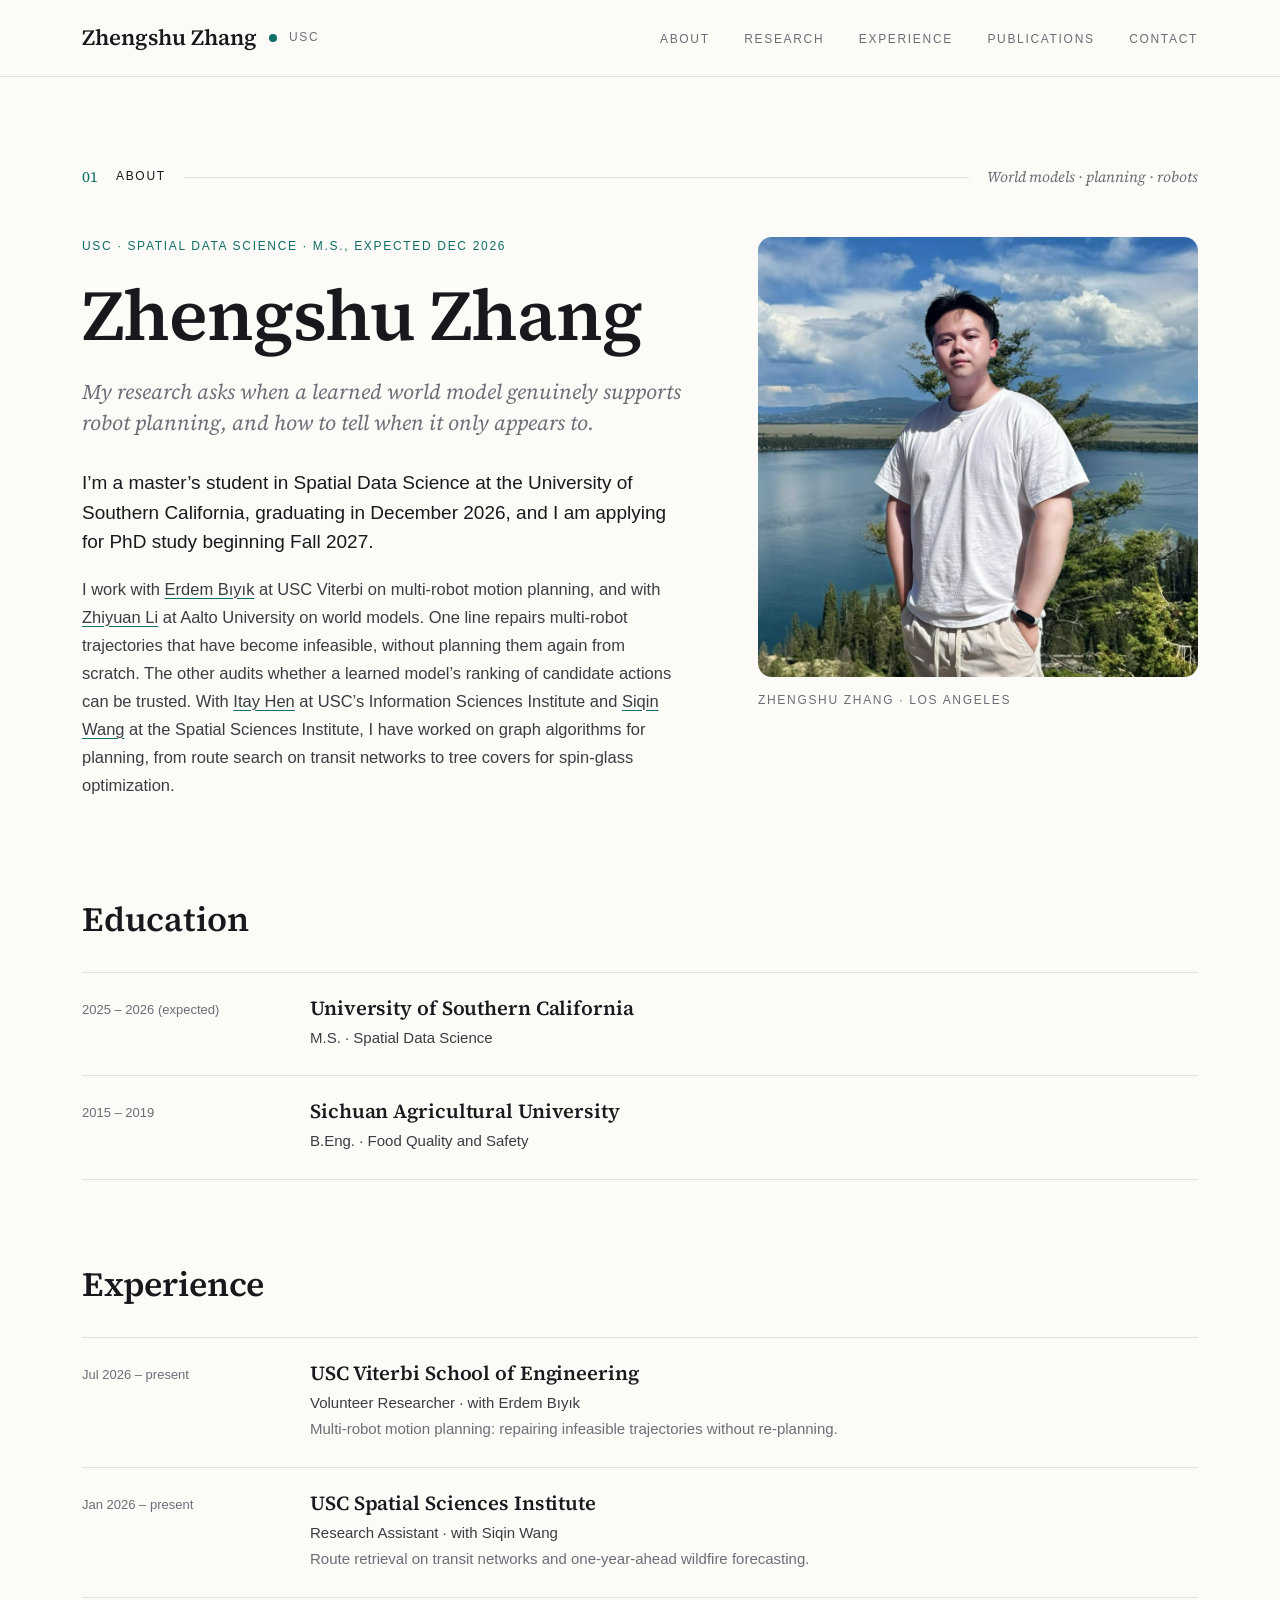
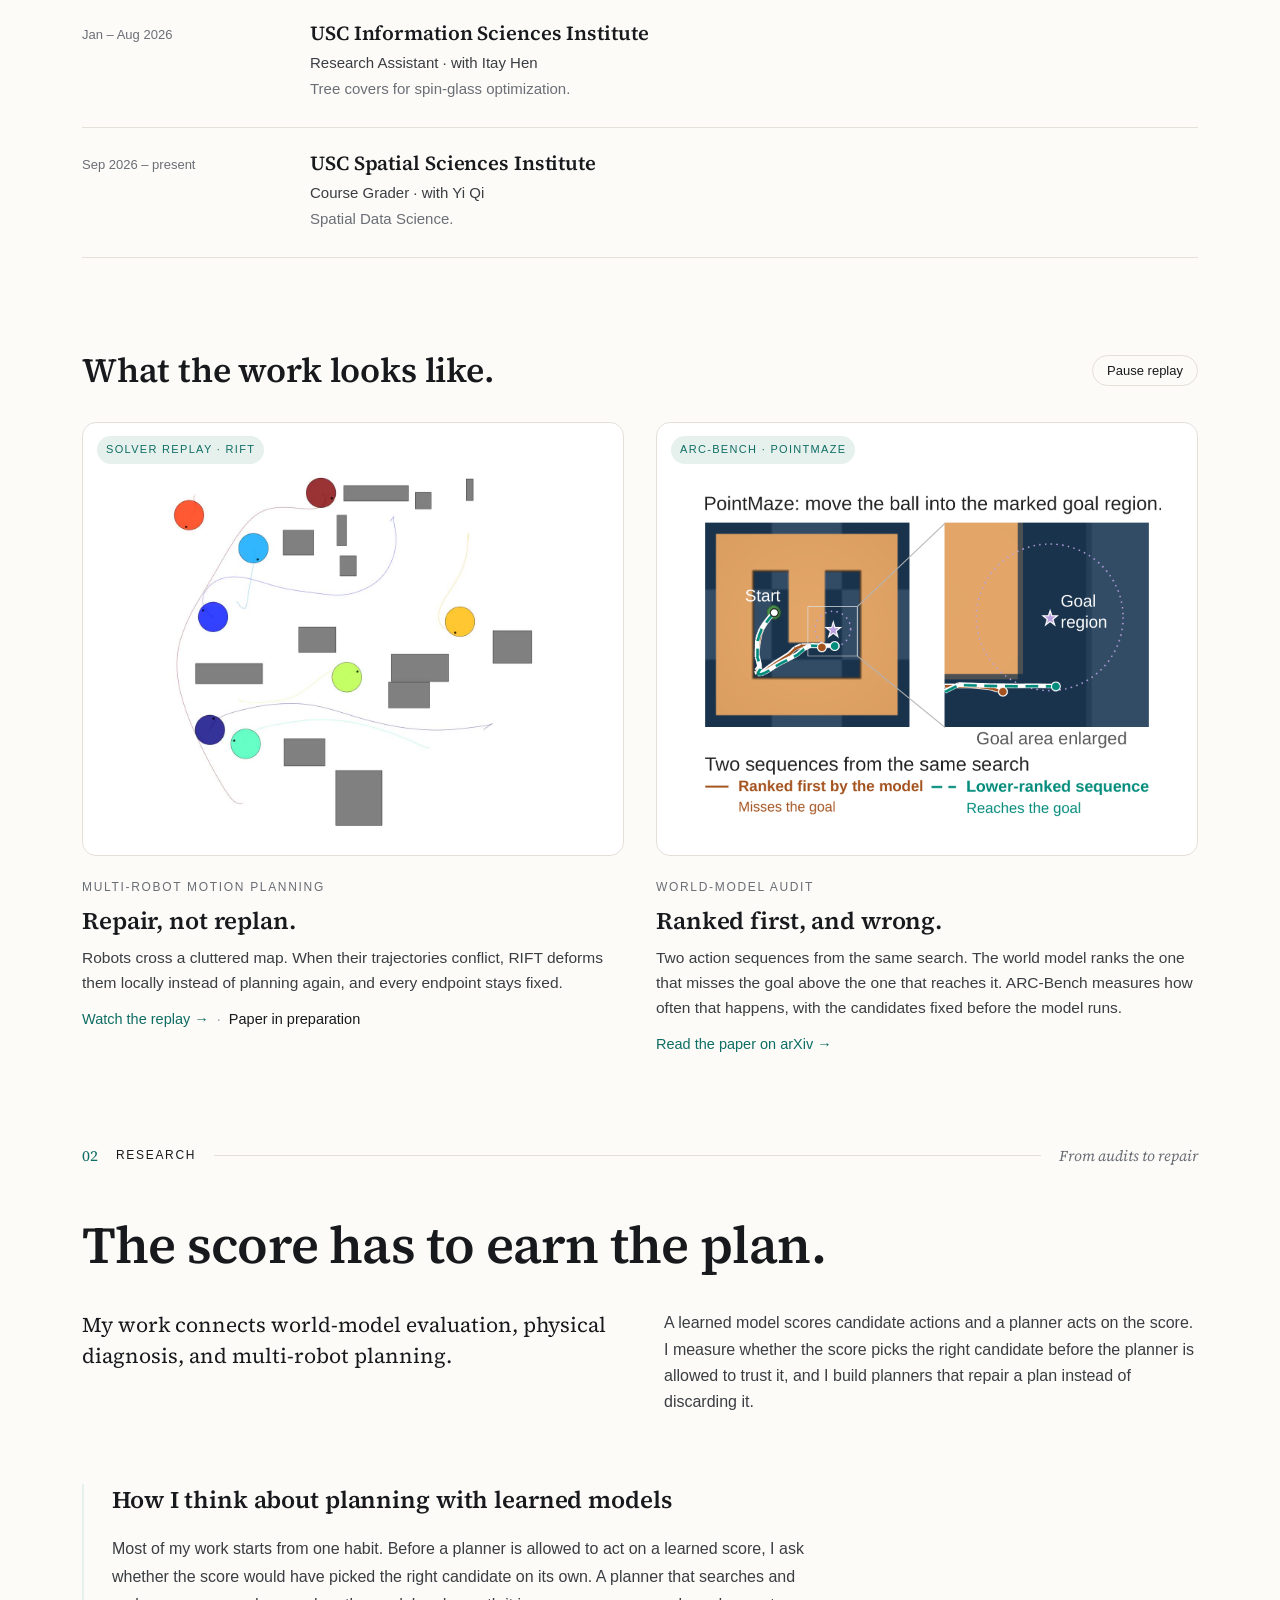
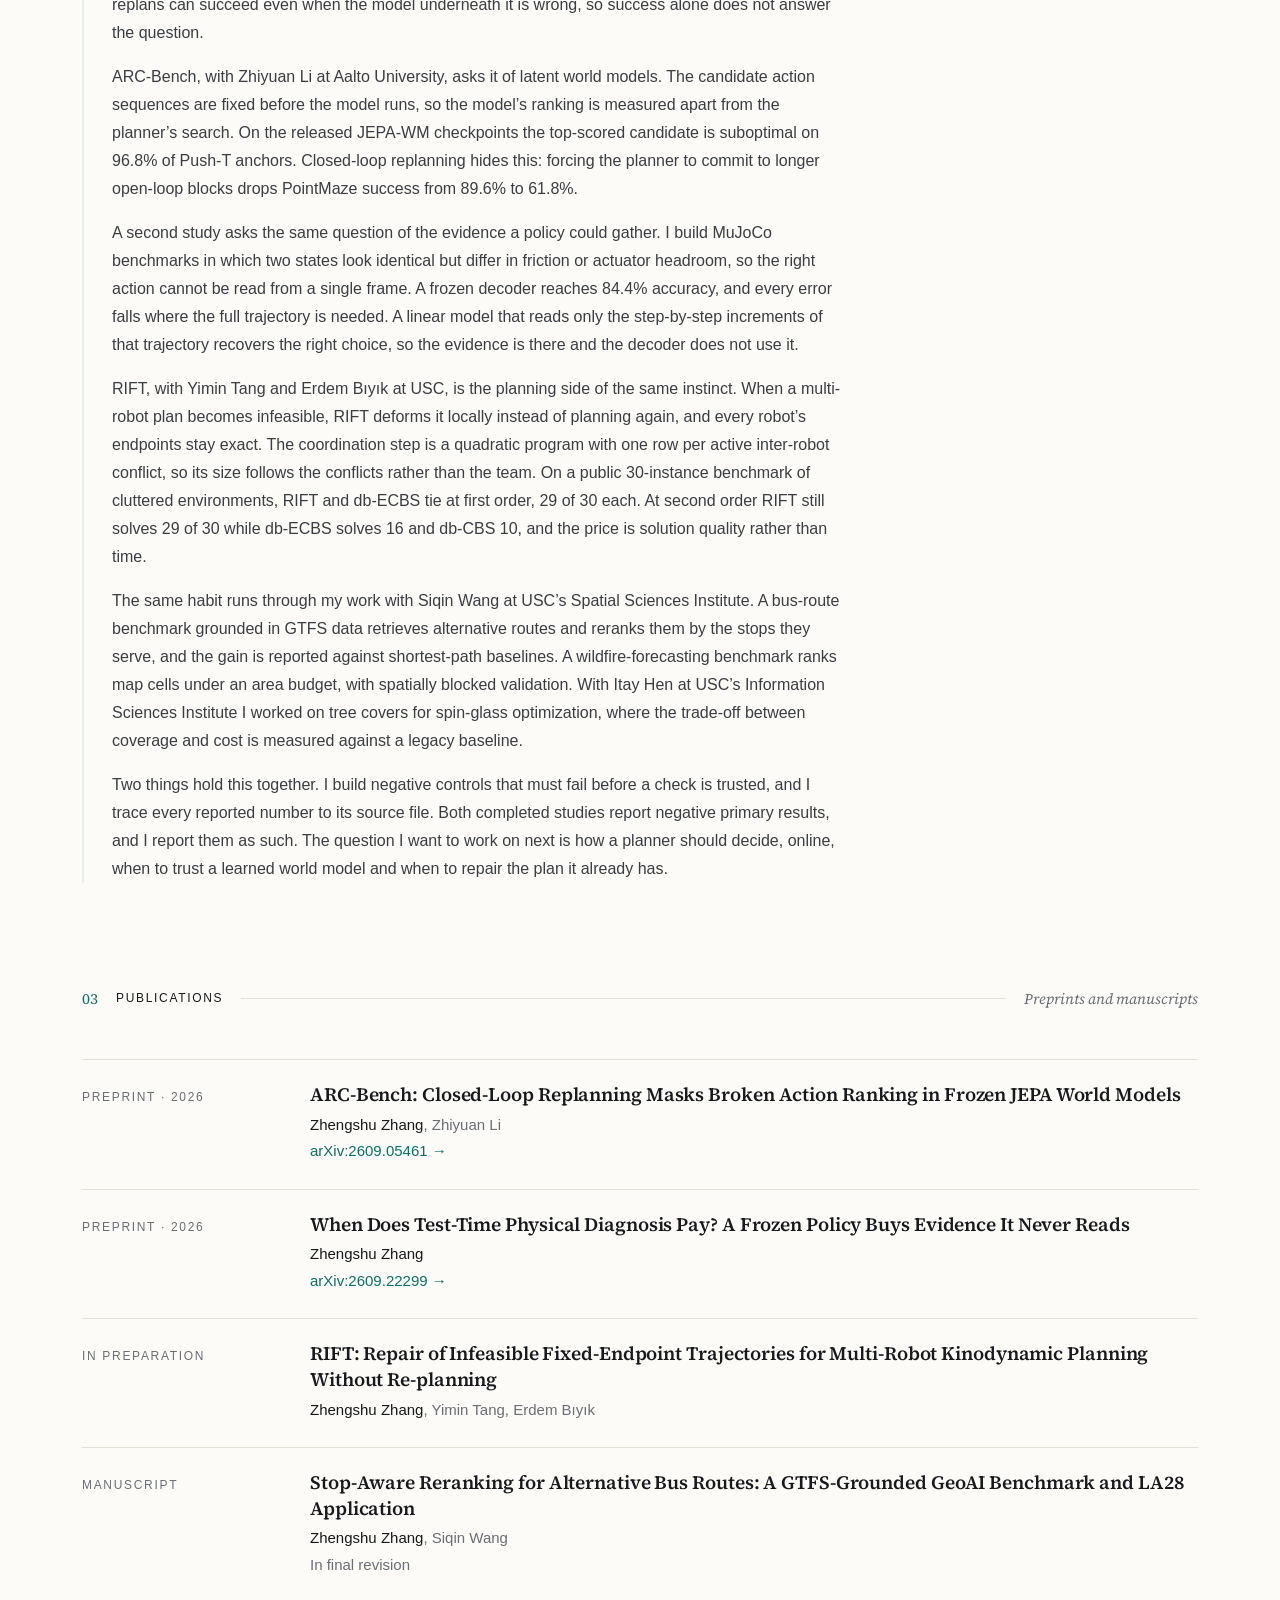
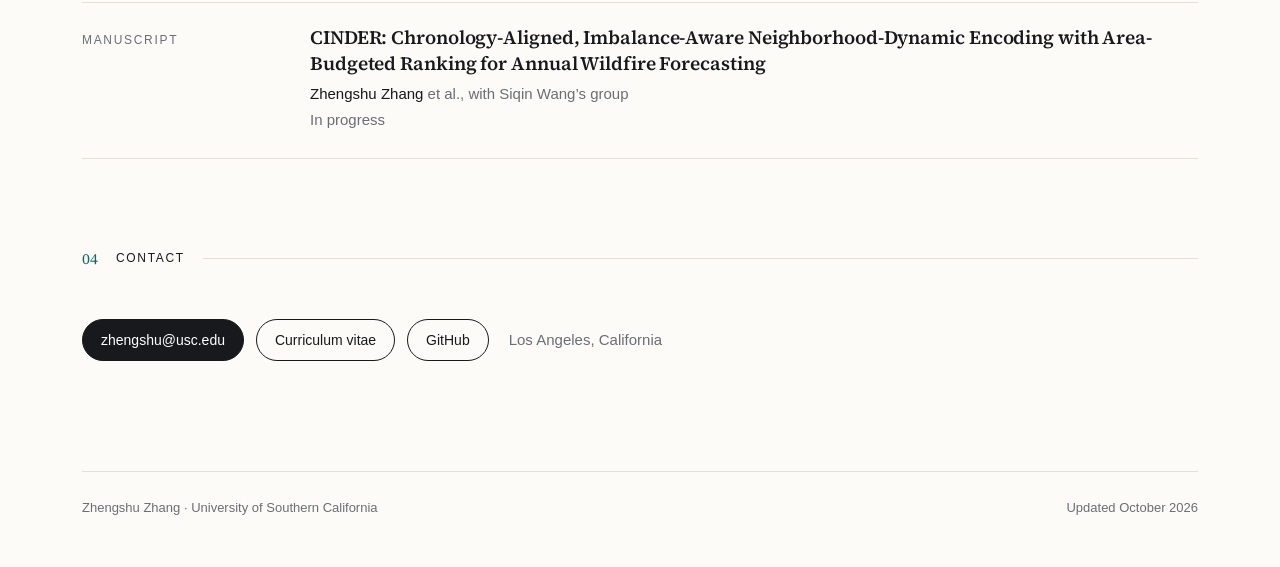
==== commit fdddd23d: "Restore site (v4)" ====
--- a/index.html
+++ b/index.html
@@ -7,119 +7,128 @@
 <link rel="canonical" href="https://sites.google.com/view/zhengshuzhang/">
 <meta name="description" content="Zhengshu Zhang, M.S. student in Spatial Data Science at USC. World models, planning, and multi-robot motion planning.">
 <style>
+  @font-face{font-family:"Source Serif 4";src:url("fonts/source-serif-4-latin-wght-normal.woff2") format("woff2");font-weight:200 900;font-style:normal;font-display:swap}
+  @font-face{font-family:"Source Serif 4";src:url("fonts/source-serif-4-latin-wght-italic.woff2") format("woff2");font-weight:200 900;font-style:italic;font-display:swap}
+
   :root{
-    --ink:#1b1b1b; --body:#3d3d3d; --muted:#6b6b6b; --faint:#8a8a8a;
-    --rule:#e6e6e6; --box:#f4f4f4; --eyebrow:#6c74b8; --accent:#6b5fcf;
+    --bg:#fcfbf8; --ink:#17191c; --body:#3a3d42; --muted:#6a6e75; --faint:#9a9ea5;
+    --rule:#e4e0d8; --card:#ffffff; --accent:#0f6e63; --accent-soft:#e6f1ee;
     --max:1180px; --gutter:32px;
-    --sans:"Helvetica Neue",Helvetica,Arial,"Segoe UI",Roboto,system-ui,sans-serif;
-    --serif:Georgia,"Times New Roman",Times,serif;
+    --serif:"Source Serif 4",Georgia,"Times New Roman",serif;
+    --sans:-apple-system,BlinkMacSystemFont,"Segoe UI",Roboto,"Helvetica Neue",Arial,sans-serif;
   }
   *{box-sizing:border-box}
   html{scroll-behavior:smooth}
-  body{margin:0;background:#fff;color:var(--ink);font-family:var(--sans);font-size:16px;line-height:1.55;-webkit-font-smoothing:antialiased}
-  a{color:inherit;text-decoration:underline;text-decoration-thickness:1px;text-underline-offset:4px;text-decoration-color:#9a9a9a}
-  a:hover{text-decoration-color:var(--ink)}
+  body{margin:0;background:var(--bg);color:var(--ink);font-family:var(--sans);font-size:16px;line-height:1.6;-webkit-font-smoothing:antialiased}
+  a{color:inherit;text-decoration:underline;text-decoration-thickness:1px;text-underline-offset:3px;text-decoration-color:var(--accent)}
+  a:hover{color:var(--accent)}
   .wrap{max-width:var(--max);margin:0 auto;padding:0 var(--gutter)}
-  .eyebrow{font-size:12px;letter-spacing:.14em;text-transform:uppercase;color:var(--eyebrow)}
-  .tag{font-size:13px;color:var(--muted)}
-  h2{font-size:34px;font-weight:400;letter-spacing:-.01em;margin:0 0 28px;line-height:1.15}
-  h3{font-size:24px;font-weight:400;margin:0 0 18px;line-height:1.25}
+  h2,h3,h4{font-family:var(--serif);font-weight:600;letter-spacing:-.005em}
+  h2{font-size:34px;line-height:1.2;margin:0 0 32px}
+  h3{font-size:24px;line-height:1.3;margin:0 0 20px}
   p{margin:0 0 16px}
 
   /* top bar */
-  .top{border-bottom:1px solid var(--rule)}
-  .top .wrap{display:flex;align-items:center;justify-content:space-between;height:84px}
-  .brand{font-size:24px;font-weight:700;letter-spacing:-.01em}
-  .brand span{font-size:14px;font-weight:400;color:var(--muted);margin-left:10px}
-  nav a{text-decoration:none;font-size:15px;color:var(--ink);margin-left:34px}
-  nav a:hover{text-decoration:underline}
-
-  /* section head */
-  .sechead{display:flex;justify-content:space-between;align-items:baseline;padding-top:72px;margin-bottom:56px}
+  .top{border-bottom:1px solid var(--rule);background:var(--bg)}
+  .top .wrap{display:flex;align-items:center;justify-content:space-between;height:76px}
+  .brand{font-family:var(--serif);font-size:22px;font-weight:600;display:flex;align-items:center;gap:12px}
+  .brand i{display:inline-block;width:8px;height:8px;border-radius:50%;background:var(--accent)}
+  .brand span{font-family:var(--sans);font-size:12px;letter-spacing:.14em;text-transform:uppercase;color:var(--muted);font-weight:500}
+  nav a{text-decoration:none;font-size:12px;letter-spacing:.14em;text-transform:uppercase;color:var(--muted);margin-left:30px}
+  nav a:hover{color:var(--accent)}
+
+  /* labeled-rule section header */
+  .sechead{display:flex;align-items:center;gap:18px;padding-top:88px;margin-bottom:48px}
+  .sechead .num{font-family:var(--serif);font-size:15px;color:var(--accent)}
+  .sechead .label{font-size:12px;letter-spacing:.14em;text-transform:uppercase;color:var(--ink)}
+  .sechead .line{flex:1;height:1px;background:var(--rule)}
+  .sechead .desc{font-family:var(--serif);font-style:italic;font-size:15px;color:var(--muted)}
 
   /* hero */
-  .hero{display:grid;grid-template-columns:minmax(0,1fr) 400px;gap:64px;align-items:start}
-  .hero .eyebrow{margin-bottom:22px}
-  .name{font-size:clamp(48px,6.2vw,80px);font-weight:300;line-height:1;letter-spacing:-.02em;margin:0 0 26px;white-space:nowrap}
-  .name em{font-family:var(--serif);font-style:italic;font-weight:400;color:var(--accent)}
-  .lede{font-style:italic;color:var(--muted);font-size:15px;line-height:1.6;margin-bottom:32px;max-width:640px}
-  .intro{font-size:22px;line-height:1.5;color:var(--ink);margin-bottom:22px;max-width:640px}
-  .bio{font-size:17px;line-height:1.65;color:var(--body);max-width:640px}
-  .actions{display:flex;align-items:center;gap:30px;margin-top:34px}
-  .btn{background:#1f1f1f;color:#fff;text-decoration:none;font-size:15px;padding:14px 22px;border-radius:4px}
-  .btn:hover{background:#000}
-  .actions a:not(.btn){font-size:15px}
+  .hero{display:grid;grid-template-columns:minmax(0,1fr) 440px;gap:72px;align-items:start}
+  .eyebrow{font-size:12px;letter-spacing:.14em;text-transform:uppercase;color:var(--accent);margin-bottom:22px}
+  .name{font-family:var(--serif);font-weight:600;font-size:clamp(44px,5.6vw,72px);line-height:1.05;letter-spacing:-.015em;margin:0 0 24px;white-space:nowrap}
+  .lede{font-family:var(--serif);font-style:italic;font-size:21px;line-height:1.45;color:var(--muted);margin:0 0 30px;max-width:620px}
+  .intro{font-size:19px;line-height:1.55;color:var(--ink);margin-bottom:18px;max-width:640px}
+  .bio{font-size:16.5px;line-height:1.7;color:var(--body);max-width:640px}
+  .actions{display:flex;flex-wrap:wrap;gap:12px;margin-top:34px}
+  .pill{display:inline-block;border:1px solid var(--ink);border-radius:999px;padding:9px 18px;font-size:14px;text-decoration:none;color:var(--ink);background:transparent}
+  .pill:hover{border-color:var(--accent);color:var(--accent)}
+  .pill.solid{background:var(--ink);color:#fff}
+  .pill.solid:hover{background:var(--accent);border-color:var(--accent);color:#fff}
   figure{margin:0}
-  .portrait img{display:block;width:100%;aspect-ratio:3/4;object-fit:cover}
-  .portrait figcaption{font-size:13px;color:var(--muted);margin-top:14px}
-
-  /* education / experience */
-  .block{padding-top:96px}
-  .cols{display:grid;grid-template-columns:repeat(3,1fr);gap:40px}
-  .cols4{grid-template-columns:repeat(4,1fr);gap:32px}
-  .col{border-top:1px solid var(--rule);padding-top:22px}
-  .col h4{font-size:20px;font-weight:400;margin:0 0 10px;line-height:1.3}
-  .col p{font-size:15px;color:var(--muted);margin:0 0 6px;line-height:1.5}
-  .dates{font-size:13px;color:var(--muted);margin-bottom:18px}
-
-  /* in motion */
-  .motion{padding-top:104px}
-  .motion .head{display:flex;justify-content:space-between;align-items:baseline;margin-bottom:34px}
-  .motion h2{font-size:40px;margin:0}
-  .control{font-size:13px;color:var(--muted);background:none;border:0;padding:0;cursor:pointer;text-decoration:underline;text-underline-offset:4px;font-family:inherit}
-  .cards{display:grid;grid-template-columns:1fr 1fr;gap:30px}
-  .media{position:relative;background:#fff;border:1px solid var(--rule);border-radius:8px;overflow:hidden;aspect-ratio:5/4;padding:12px 12px 52px}
+  .portrait img{display:block;width:100%;height:auto;aspect-ratio:1/1;object-fit:cover;border-radius:14px}
+  .portrait figcaption{font-size:12px;letter-spacing:.14em;text-transform:uppercase;color:var(--muted);margin-top:14px}
+
+  /* timeline lists (education, experience) */
+  .block{padding-top:84px}
+  .tl{border-top:1px solid var(--rule)}
+  .tl .row{display:grid;grid-template-columns:200px 1fr;gap:28px;padding:22px 0;border-bottom:1px solid var(--rule)}
+  .tl .when{font-size:13px;color:var(--muted);padding-top:5px}
+  .tl h4{font-size:20px;margin:0 0 6px;line-height:1.3}
+  .tl p{font-size:15px;color:var(--muted);margin:0 0 4px;line-height:1.5}
+  .tl p.role{color:var(--body)}
+
+  /* work in motion */
+  .motion{padding-top:92px}
+  .motion .head{display:flex;justify-content:space-between;align-items:center;margin-bottom:32px}
+  .motion h2{margin:0}
+  .control{font-family:var(--sans);font-size:13px;color:var(--ink);background:transparent;border:1px solid var(--rule);border-radius:999px;padding:7px 14px;cursor:pointer}
+  .control:hover{border-color:var(--accent);color:var(--accent)}
+  .cards{display:grid;grid-template-columns:1fr 1fr;gap:32px}
+  .media{position:relative;background:var(--card);border:1px solid var(--rule);border-radius:14px;overflow:hidden;aspect-ratio:5/4;padding:46px 12px 12px}
   .media video,.media img{display:block;width:100%;height:100%;object-fit:contain}
-  .chip{position:absolute;left:14px;bottom:13px;background:rgba(255,255,255,.92);font-size:10px;letter-spacing:.12em;text-transform:uppercase;color:var(--muted);padding:6px 9px;border-radius:3px}
-  .card .eyebrow{color:var(--faint);font-size:11px;margin:24px 0 10px}
-  .card h4{font-size:22px;font-weight:400;margin:0 0 10px;line-height:1.3}
-  .card p{font-size:15px;color:var(--muted);line-height:1.55;margin-bottom:14px}
-  .card .links{font-size:14px}
+  .chip{position:absolute;left:14px;top:13px;background:var(--accent-soft);color:var(--accent);font-size:11px;letter-spacing:.12em;text-transform:uppercase;padding:5px 9px;border-radius:999px}
+  .card .kicker{font-size:12px;letter-spacing:.14em;text-transform:uppercase;color:var(--muted);margin:22px 0 8px}
+  .card h4{font-size:24px;margin:0 0 10px;line-height:1.3}
+  .card p{font-size:15.5px;color:var(--body);line-height:1.6;margin-bottom:12px}
+  .card .links{font-size:14.5px}
+  .card .links a{text-decoration:none;color:var(--accent)}
+  .card .links a:hover{text-decoration:underline}
   .card .links span{color:var(--faint);margin:0 8px}
 
   /* research */
-  .research{display:grid;grid-template-columns:1fr 1fr;gap:64px;align-items:start}
-  .headline{font-size:56px;font-weight:300;line-height:1.1;letter-spacing:-.02em;margin:0}
-  .lead{font-size:20px;line-height:1.45;margin-bottom:16px}
-  .research p.sub{font-size:16px;color:var(--muted);line-height:1.6}
-  .essay{margin-top:72px;max-width:780px}
-  .essay p{font-size:16px;color:var(--body);line-height:1.7}
+  .headline{font-family:var(--serif);font-weight:600;font-size:clamp(34px,4.2vw,52px);line-height:1.12;letter-spacing:-.015em;margin:0 0 36px;max-width:900px}
+  .leadgrid{display:grid;grid-template-columns:1fr 1fr;gap:48px;align-items:start;padding-bottom:12px}
+  .lead{font-family:var(--serif);font-size:21px;line-height:1.45;margin:0}
+  .leadgrid p.sub{font-size:16px;color:var(--body);line-height:1.65;margin:0}
+  .essay{margin-top:56px;max-width:760px;border-left:2px solid var(--accent-soft);padding-left:28px}
+  .essay p{font-size:16px;color:var(--body);line-height:1.75}
 
   /* publications */
-  .pubs{list-style:none;margin:0;padding:0}
-  .pub{border-top:1px solid var(--rule);padding:22px 0 22px;display:grid;grid-template-columns:72px 1fr;gap:24px}
-  .pub:last-child{border-bottom:1px solid var(--rule)}
-  .pub .yr{font-size:13px;color:var(--muted);padding-top:4px}
-  .pub h4{font-size:18px;font-weight:400;margin:0 0 6px;line-height:1.4}
+  .pubs{list-style:none;margin:0;padding:0;border-top:1px solid var(--rule)}
+  .pub{display:grid;grid-template-columns:200px 1fr;gap:28px;padding:22px 0;border-bottom:1px solid var(--rule)}
+  .pub .tag{font-size:12px;letter-spacing:.14em;text-transform:uppercase;color:var(--muted);padding-top:6px}
+  .pub h4{font-size:19px;margin:0 0 6px;line-height:1.35}
   .pub p{font-size:15px;color:var(--muted);margin:0 0 4px;line-height:1.5}
   .pub .me{color:var(--ink)}
-  .pub .where{font-size:14px}
+  .pub .where a{text-decoration:none;color:var(--accent)}
+  .pub .where a:hover{text-decoration:underline}
 
   /* contact + footer */
-  .contact .row{display:flex;flex-wrap:wrap;gap:12px 36px;font-size:16px}
-  footer{margin-top:120px;border-top:1px solid var(--rule);padding:28px 0 48px;font-size:13px;color:var(--muted);display:flex;justify-content:space-between;flex-wrap:wrap;gap:10px}
+  .contact .row{display:flex;flex-wrap:wrap;gap:12px;align-items:center}
+  .contact .loc{font-size:15px;color:var(--muted);margin-left:8px}
+  footer{margin-top:110px;border-top:1px solid var(--rule);padding:26px 0 48px;font-size:13px;color:var(--muted);display:flex;justify-content:space-between;flex-wrap:wrap;gap:10px}
 
   @media (max-width:980px){
     .hero{grid-template-columns:1fr;gap:40px}
-    .portrait{max-width:360px}
-    .name{font-size:56px;white-space:normal}
-    .cols,.cols4{grid-template-columns:1fr 1fr}
+    .portrait{max-width:420px}
+    .name{white-space:normal}
     .cards{grid-template-columns:1fr}
-    .research{grid-template-columns:1fr;gap:28px}
-    .headline{font-size:42px}
-    .motion h2{font-size:32px}
+    .leadgrid{grid-template-columns:1fr;gap:16px}
+    .tl .row,.pub{grid-template-columns:150px 1fr;gap:18px}
   }
   @media (max-width:620px){
     :root{--gutter:20px}
-    .top .wrap{height:auto;padding:16px 20px;flex-direction:column;align-items:flex-start;gap:10px}
-    nav a{margin:0 18px 0 0;font-size:14px}
-    .sechead{padding-top:48px;margin-bottom:36px;flex-direction:column;gap:6px}
-    .name{font-size:48px}
-    .intro{font-size:19px}
-    .cols,.cols4{grid-template-columns:1fr}
-    .block,.motion{padding-top:64px}
-    .pub{grid-template-columns:1fr;gap:6px}
-    .actions{flex-wrap:wrap;gap:18px 26px}
+    .top .wrap{height:auto;padding:14px 20px;flex-direction:column;align-items:flex-start;gap:10px}
+    nav a{margin:0 16px 0 0}
+    .sechead{padding-top:56px;margin-bottom:32px;flex-wrap:wrap}
+    .sechead .desc{width:100%;margin-top:-6px}
+    .block,.motion{padding-top:56px}
+    .tl .row,.pub{grid-template-columns:1fr;gap:6px}
+    .intro{font-size:18px}
+    .essay{padding-left:18px}
+    footer{margin-top:72px}
   }
 </style>
 </head>
@@ -127,7 +136,7 @@
 
 <header class="top">
   <div class="wrap">
-    <div class="brand">Zhengshu Zhang<span>/ USC</span></div>
+    <div class="brand">Zhengshu Zhang<i></i><span>USC</span></div>
     <nav>
       <a href="#about">About</a>
       <a href="#research">Research</a>
@@ -140,77 +149,83 @@
 
 <main>
 
-  <!-- 01 / ABOUT -->
+  <!-- 01 About -->
   <section id="about" class="wrap">
     <div class="sechead">
-      <span class="eyebrow">01 / About</span>
-      <span class="tag">World models &middot; Planning &middot; Robots</span>
+      <span class="num">01</span><span class="label">About</span><span class="line"></span>
+      <span class="desc">World models &middot; planning &middot; robots</span>
     </div>
 
     <div class="hero">
       <div>
         <div class="eyebrow">USC &middot; Spatial Data Science &middot; M.S., expected Dec 2026</div>
-        <h1 class="name">Zhengshu <em>Zhang.</em></h1>
+        <h1 class="name">Zhengshu Zhang</h1>
         <p class="lede">My research asks when a learned world model genuinely supports robot planning, and how to tell when it only appears to.</p>
         <p class="intro">I&rsquo;m a master&rsquo;s student in Spatial Data Science at the University of Southern California, graduating in December 2026, and I am applying for PhD study beginning Fall 2027.</p>
-        <p class="bio">I work with <a href="https://lizhyun.github.io/">Zhiyuan Li</a> at Aalto University on world models, and with <a href="https://ebiyik.github.io/">Erdem Bıyık</a> at USC Viterbi on multi-robot motion planning. One line audits whether a learned model&rsquo;s ranking of candidate actions can be trusted. The other repairs multi-robot trajectories that have become infeasible, without planning them again from scratch.</p>
-        <p class="bio">I grew up in Chengdu, Sichuan. Before machine learning I studied food quality and safety at Sichuan Agricultural University.</p>
-        <div class="actions">
-          <a class="btn" href="mailto:zhengshu@usc.edu">Email me</a>
-          <a href="ZhengshuZhang.pdf">CV</a>
-          <a href="https://github.com/forestzs">GitHub</a>
-        </div>
+        <p class="bio">I work with <a href="https://ebiyik.github.io/">Erdem Bıyık</a> at USC Viterbi on multi-robot motion planning, and with <a href="https://lizhyun.github.io/">Zhiyuan Li</a> at Aalto University on world models. One line repairs multi-robot trajectories that have become infeasible, without planning them again from scratch. The other audits whether a learned model&rsquo;s ranking of candidate actions can be trusted. With <a href="https://sites.usc.edu/itayhen/">Itay Hen</a> at USC&rsquo;s Information Sciences Institute and <a href="https://dornsife.usc.edu/spatial/profile/siqin-sisi-wang/">Siqin Wang</a> at the Spatial Sciences Institute, I have worked on graph algorithms for planning, from route search on transit networks to tree covers for spin-glass optimization.</p>
       </div>
       <figure class="portrait">
-        <img src="media/portrait.jpg" alt="Zhengshu Zhang" width="720" height="960">
-        <figcaption>Zhengshu Zhang / USC</figcaption>
+        <img src="media/portrait.jpg" alt="Zhengshu Zhang" width="1000" height="1000">
+        <figcaption>Zhengshu Zhang &middot; Los Angeles</figcaption>
       </figure>
     </div>
 
     <!-- Education -->
     <div class="block">
       <h2>Education</h2>
-      <div class="cols">
-        <div class="col">
-          <h4>University of Southern California</h4>
-          <p>M.S. &middot; Spatial Data Science</p>
-          <p>2025 &ndash; 2026 (expected)</p>
-        </div>
-        <div class="col">
-          <h4>Sichuan Agricultural University</h4>
-          <p>B.Eng. &middot; Food Quality and Safety</p>
-          <p>2015 &ndash; 2019</p>
+      <div class="tl">
+        <div class="row">
+          <div class="when">2025 &ndash; 2026 (expected)</div>
+          <div>
+            <h4>University of Southern California</h4>
+            <p class="role">M.S. &middot; Spatial Data Science</p>
+          </div>
+        </div>
+        <div class="row">
+          <div class="when">2015 &ndash; 2019</div>
+          <div>
+            <h4>Sichuan Agricultural University</h4>
+            <p class="role">B.Eng. &middot; Food Quality and Safety</p>
+          </div>
         </div>
       </div>
     </div>
 
     <!-- Experience -->
     <div id="experience" class="block">
-      <h2>Research experience</h2>
-      <div class="cols cols4">
-        <div class="col">
-          <h4>USC Viterbi School of Engineering</h4>
-          <p>Volunteer Researcher</p>
-          <p>Multi-robot motion planning &middot; with Erdem Bıyık</p>
-          <p>Jul 2026 &ndash; present</p>
-        </div>
-        <div class="col">
-          <h4>USC Spatial Sciences Institute</h4>
-          <p>Research Assistant</p>
-          <p>Route retrieval and wildfire forecasting &middot; with Siqin Wang</p>
-          <p>Jan 2026 &ndash; present</p>
-        </div>
-        <div class="col">
-          <h4>USC Information Sciences Institute</h4>
-          <p>Research Assistant</p>
-          <p>Spin-glass optimization &middot; with Itay Hen</p>
-          <p>Jan &ndash; Aug 2026</p>
-        </div>
-        <div class="col">
-          <h4>USC Spatial Sciences Institute</h4>
-          <p>Course Grader</p>
-          <p>Spatial Data Science &middot; with Yi Qi</p>
-          <p>Sep 2026 &ndash; present</p>
+      <h2>Experience</h2>
+      <div class="tl">
+        <div class="row">
+          <div class="when">Jul 2026 &ndash; present</div>
+          <div>
+            <h4>USC Viterbi School of Engineering</h4>
+            <p class="role">Volunteer Researcher &middot; with Erdem Bıyık</p>
+            <p>Multi-robot motion planning: repairing infeasible trajectories without re-planning.</p>
+          </div>
+        </div>
+        <div class="row">
+          <div class="when">Jan 2026 &ndash; present</div>
+          <div>
+            <h4>USC Spatial Sciences Institute</h4>
+            <p class="role">Research Assistant &middot; with Siqin Wang</p>
+            <p>Route retrieval on transit networks and one-year-ahead wildfire forecasting.</p>
+          </div>
+        </div>
+        <div class="row">
+          <div class="when">Jan &ndash; Aug 2026</div>
+          <div>
+            <h4>USC Information Sciences Institute</h4>
+            <p class="role">Research Assistant &middot; with Itay Hen</p>
+            <p>Tree covers for spin-glass optimization.</p>
+          </div>
+        </div>
+        <div class="row">
+          <div class="when">Sep 2026 &ndash; present</div>
+          <div>
+            <h4>USC Spatial Sciences Institute</h4>
+            <p class="role">Course Grader &middot; with Yi Qi</p>
+            <p>Spatial Data Science.</p>
+          </div>
         </div>
       </div>
     </div>
@@ -219,7 +234,7 @@
     <div class="motion">
       <div class="head">
         <h2>What the work looks like.</h2>
-        <button class="control" id="toggle" type="button">Pause the replay</button>
+        <button class="control" id="toggle" type="button">Pause replay</button>
       </div>
       <div class="cards">
         <div class="card">
@@ -229,37 +244,35 @@
             </video>
             <span class="chip">Solver replay &middot; RIFT</span>
           </div>
-          <div class="eyebrow">Multi-robot motion planning</div>
+          <div class="kicker">Multi-robot motion planning</div>
           <h4>Repair, not replan.</h4>
           <p>Robots cross a cluttered map. When their trajectories conflict, RIFT deforms them locally instead of planning again, and every endpoint stays fixed.</p>
-          <div class="links"><a href="media/clutter.mp4">Watch the replay</a><span>&middot;</span>Paper in preparation</div>
+          <div class="links"><a href="media/clutter.mp4">Watch the replay &rarr;</a><span>&middot;</span>Paper in preparation</div>
         </div>
         <div class="card">
           <div class="media">
             <img src="media/arcbench_panel_a.png" alt="PointMaze example from ARC-Bench: the sequence ranked first by the model misses the goal; a lower-ranked sequence reaches it" width="1403" height="1122">
             <span class="chip">ARC-Bench &middot; PointMaze</span>
           </div>
-          <div class="eyebrow">World-model audit</div>
+          <div class="kicker">World-model audit</div>
           <h4>Ranked first, and wrong.</h4>
           <p>Two action sequences from the same search. The world model ranks the one that misses the goal above the one that reaches it. ARC-Bench measures how often that happens, with the candidates fixed before the model runs.</p>
-          <div class="links"><a href="https://arxiv.org/abs/2609.05461">Read the paper on arXiv</a></div>
+          <div class="links"><a href="https://arxiv.org/abs/2609.05461">Read the paper on arXiv &rarr;</a></div>
         </div>
       </div>
     </div>
   </section>
 
-  <!-- 02 / RESEARCH -->
+  <!-- 02 Research -->
   <section id="research" class="wrap">
     <div class="sechead">
-      <span class="eyebrow">02 / Research</span>
-      <span class="tag">From audits to repair</span>
-    </div>
-    <div class="research">
-      <h2 class="headline">The score has to earn the plan.</h2>
-      <div>
-        <p class="lead">My work connects world-model evaluation, physical diagnosis, and multi-robot planning.</p>
-        <p class="sub">A learned model scores candidate actions and a planner acts on the score. I measure whether the score picks the right candidate before the planner is allowed to trust it, and I build planners that repair a plan instead of discarding it.</p>
-      </div>
+      <span class="num">02</span><span class="label">Research</span><span class="line"></span>
+      <span class="desc">From audits to repair</span>
+    </div>
+    <h2 class="headline">The score has to earn the plan.</h2>
+    <div class="leadgrid">
+      <p class="lead">My work connects world-model evaluation, physical diagnosis, and multi-robot planning.</p>
+      <p class="sub">A learned model scores candidate actions and a planner acts on the score. I measure whether the score picks the right candidate before the planner is allowed to trust it, and I build planners that repair a plan instead of discarding it.</p>
     </div>
 
     <div class="essay">
@@ -273,66 +286,65 @@
     </div>
   </section>
 
-  <!-- 03 / PUBLICATIONS -->
+  <!-- 03 Publications -->
   <section id="publications" class="wrap">
     <div class="sechead">
-      <span class="eyebrow">03 / Publications</span>
-      <span class="tag">Preprints and manuscripts</span>
+      <span class="num">03</span><span class="label">Publications</span><span class="line"></span>
+      <span class="desc">Preprints and manuscripts</span>
     </div>
     <ul class="pubs">
       <li class="pub">
-        <div class="yr">2026</div>
+        <div class="tag">Preprint &middot; 2026</div>
         <div>
           <h4>ARC-Bench: Closed-Loop Replanning Masks Broken Action Ranking in Frozen JEPA World Models</h4>
           <p><span class="me">Zhengshu Zhang</span>, Zhiyuan Li</p>
-          <p class="where">arXiv:2609.05461 &middot; <a href="https://arxiv.org/abs/2609.05461">arXiv</a></p>
-        </div>
-      </li>
-      <li class="pub">
-        <div class="yr">2026</div>
+          <p class="where"><a href="https://arxiv.org/abs/2609.05461">arXiv:2609.05461 &rarr;</a></p>
+        </div>
+      </li>
+      <li class="pub">
+        <div class="tag">Preprint &middot; 2026</div>
         <div>
           <h4>When Does Test-Time Physical Diagnosis Pay? A Frozen Policy Buys Evidence It Never Reads</h4>
           <p><span class="me">Zhengshu Zhang</span></p>
-          <p class="where">arXiv:2609.22299 &middot; <a href="https://arxiv.org/abs/2609.22299">arXiv</a></p>
-        </div>
-      </li>
-      <li class="pub">
-        <div class="yr">2026</div>
+          <p class="where"><a href="https://arxiv.org/abs/2609.22299">arXiv:2609.22299 &rarr;</a></p>
+        </div>
+      </li>
+      <li class="pub">
+        <div class="tag">In preparation</div>
         <div>
           <h4>RIFT: Repair of Infeasible Fixed-Endpoint Trajectories for Multi-Robot Kinodynamic Planning Without Re-planning</h4>
           <p><span class="me">Zhengshu Zhang</span>, Yimin Tang, Erdem Bıyık</p>
-          <p class="where">In preparation</p>
-        </div>
-      </li>
-      <li class="pub">
-        <div class="yr">2026</div>
+        </div>
+      </li>
+      <li class="pub">
+        <div class="tag">Manuscript</div>
         <div>
           <h4>Stop-Aware Reranking for Alternative Bus Routes: A GTFS-Grounded GeoAI Benchmark and LA28 Application</h4>
           <p><span class="me">Zhengshu Zhang</span>, Siqin Wang</p>
-          <p class="where">Manuscript in final revision</p>
-        </div>
-      </li>
-      <li class="pub">
-        <div class="yr">2026</div>
+          <p class="where">In final revision</p>
+        </div>
+      </li>
+      <li class="pub">
+        <div class="tag">Manuscript</div>
         <div>
           <h4>CINDER: Chronology-Aligned, Imbalance-Aware Neighborhood-Dynamic Encoding with Area-Budgeted Ranking for Annual Wildfire Forecasting</h4>
           <p><span class="me">Zhengshu Zhang</span> et al., with Siqin Wang&rsquo;s group</p>
-          <p class="where">Manuscript in progress</p>
+          <p class="where">In progress</p>
         </div>
       </li>
     </ul>
   </section>
 
-  <!-- 04 / CONTACT -->
+  <!-- 04 Contact -->
   <section id="contact" class="wrap contact">
     <div class="sechead">
-      <span class="eyebrow">04 / Contact</span>
-      <span class="tag">Los Angeles, California</span>
+      <span class="num">04</span><span class="label">Contact</span><span class="line"></span>
     </div>
     <div class="row">
-      <a href="mailto:zhengshu@usc.edu">zhengshu@usc.edu</a>
-      <a href="ZhengshuZhang.pdf">Curriculum vitae</a>
-      <a href="https://github.com/forestzs">GitHub</a>
+      <a class="pill solid" href="mailto:zhengshu@usc.edu">zhengshu@usc.edu</a>
+      <a class="pill" href="ZhengshuZhang.pdf">Curriculum vitae</a>
+      <a class="pill" href="https://github.com/forestzs">GitHub</a>
+      <span class="loc">Los Angeles, California</span>
     </div>
   </section>
 
@@ -349,7 +361,7 @@
   (function(){
     var v=document.getElementById('replay'), b=document.getElementById('toggle');
     if(!v||!b) return;
-    function label(){ b.textContent = v.paused ? 'Play the replay' : 'Pause the replay'; }
+    function label(){ b.textContent = v.paused ? 'Play replay' : 'Pause replay'; }
     b.addEventListener('click', function(){ if(v.paused){ v.play(); } else { v.pause(); } label(); });
     v.addEventListener('play', label); v.addEventListener('pause', label);
     var p=v.play(); if(p && p.catch){ p.catch(function(){ label(); }); }
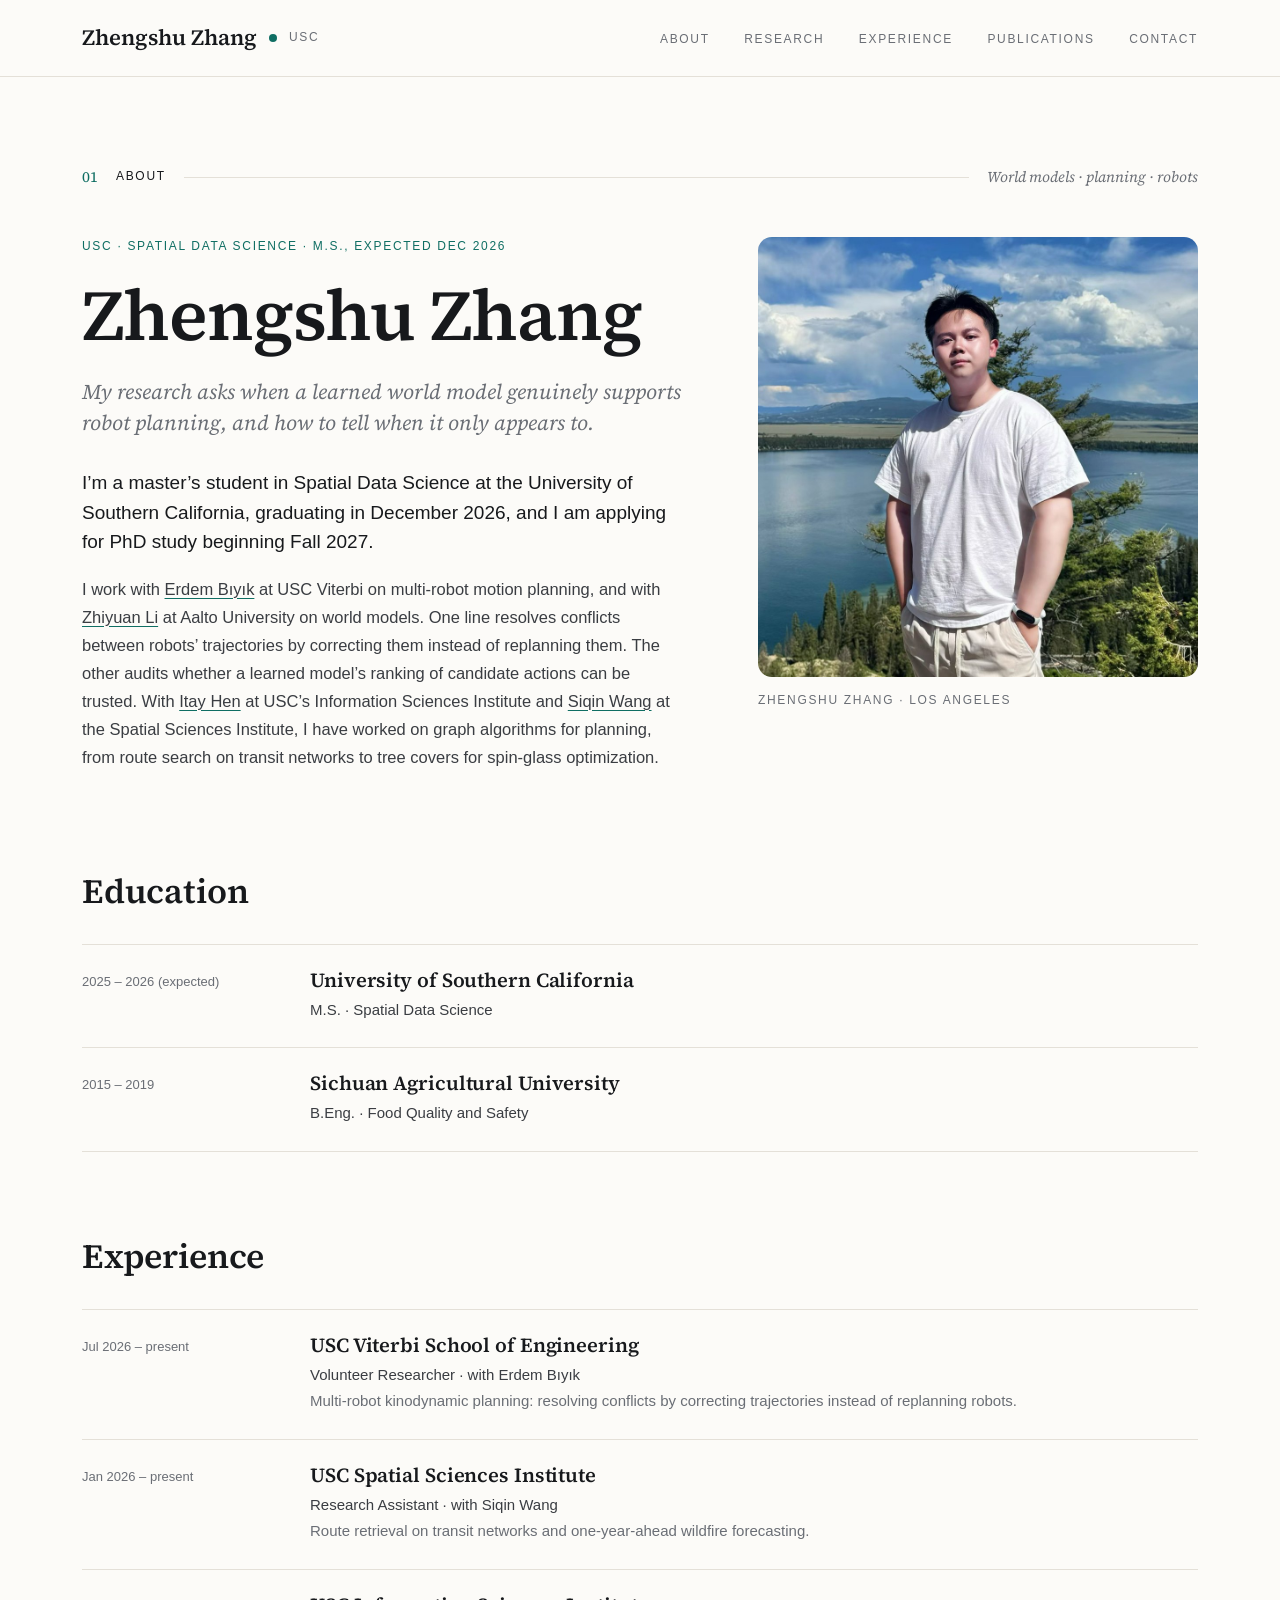
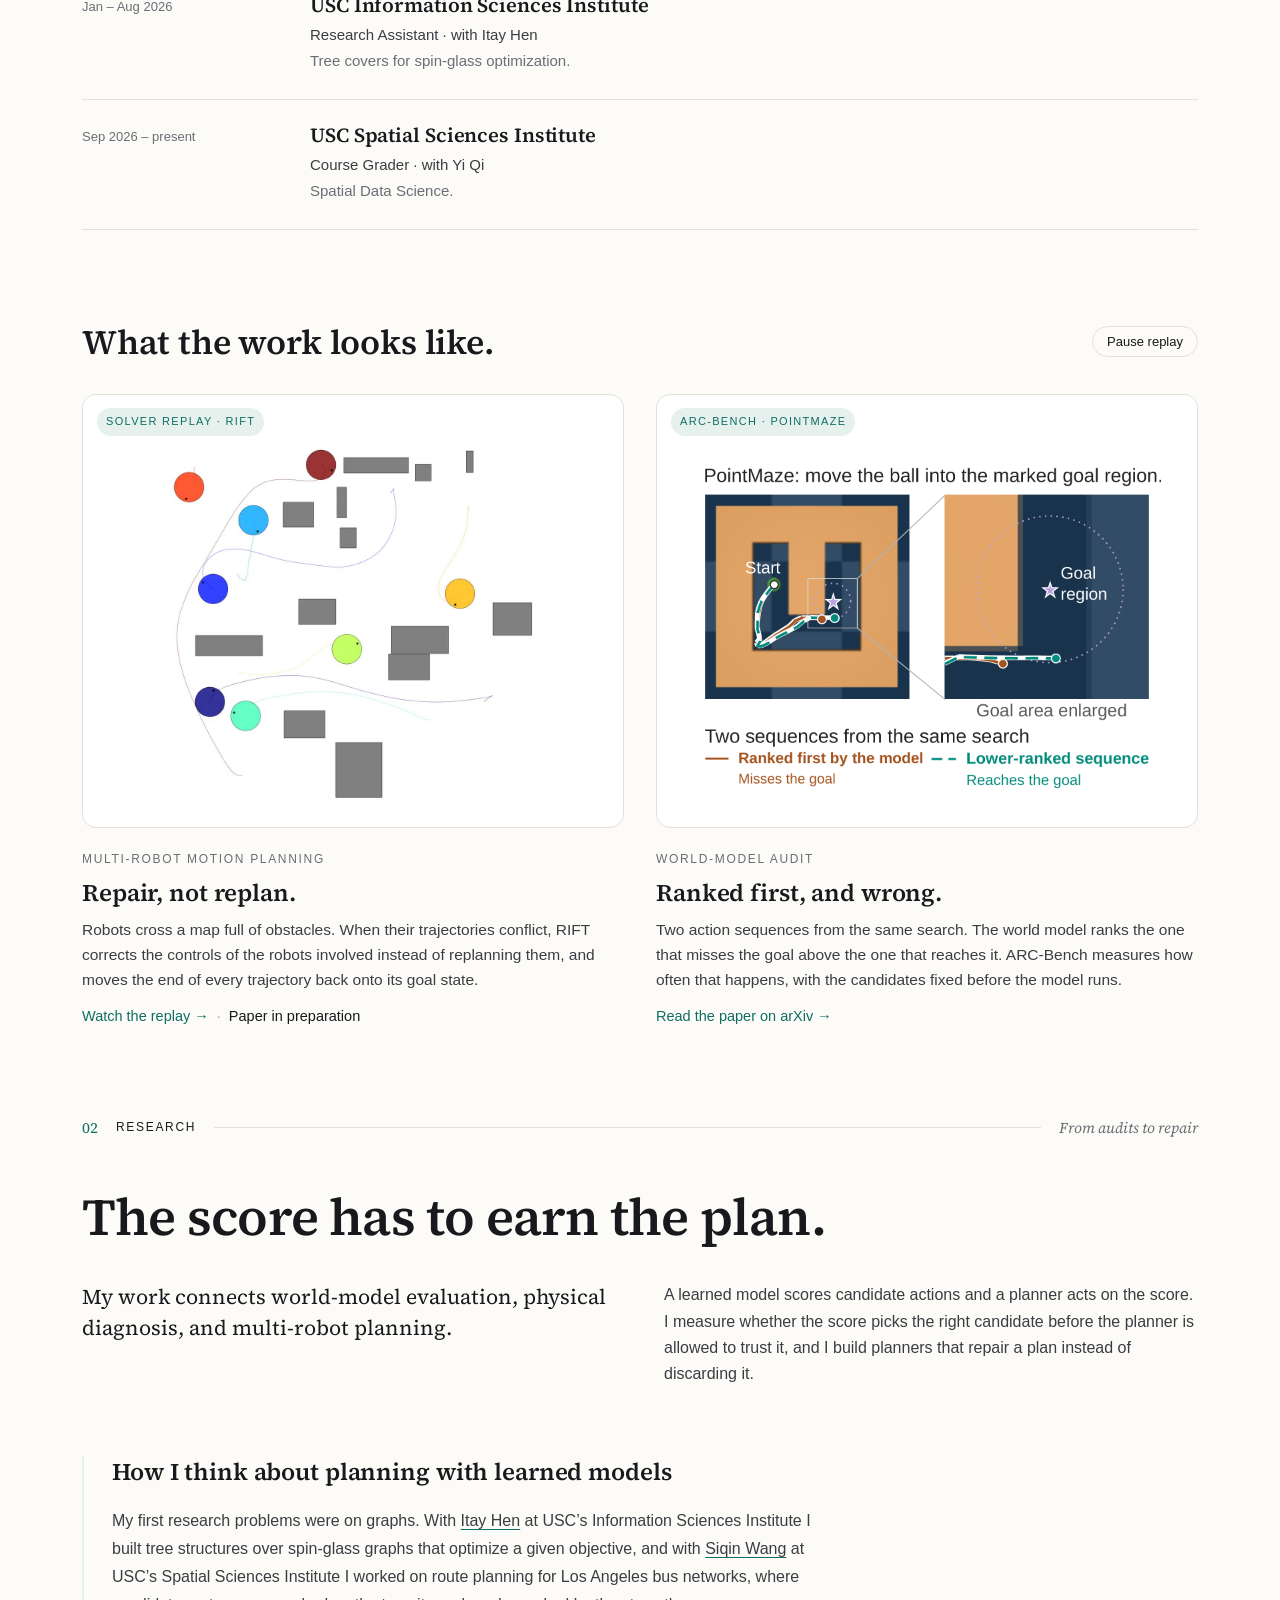
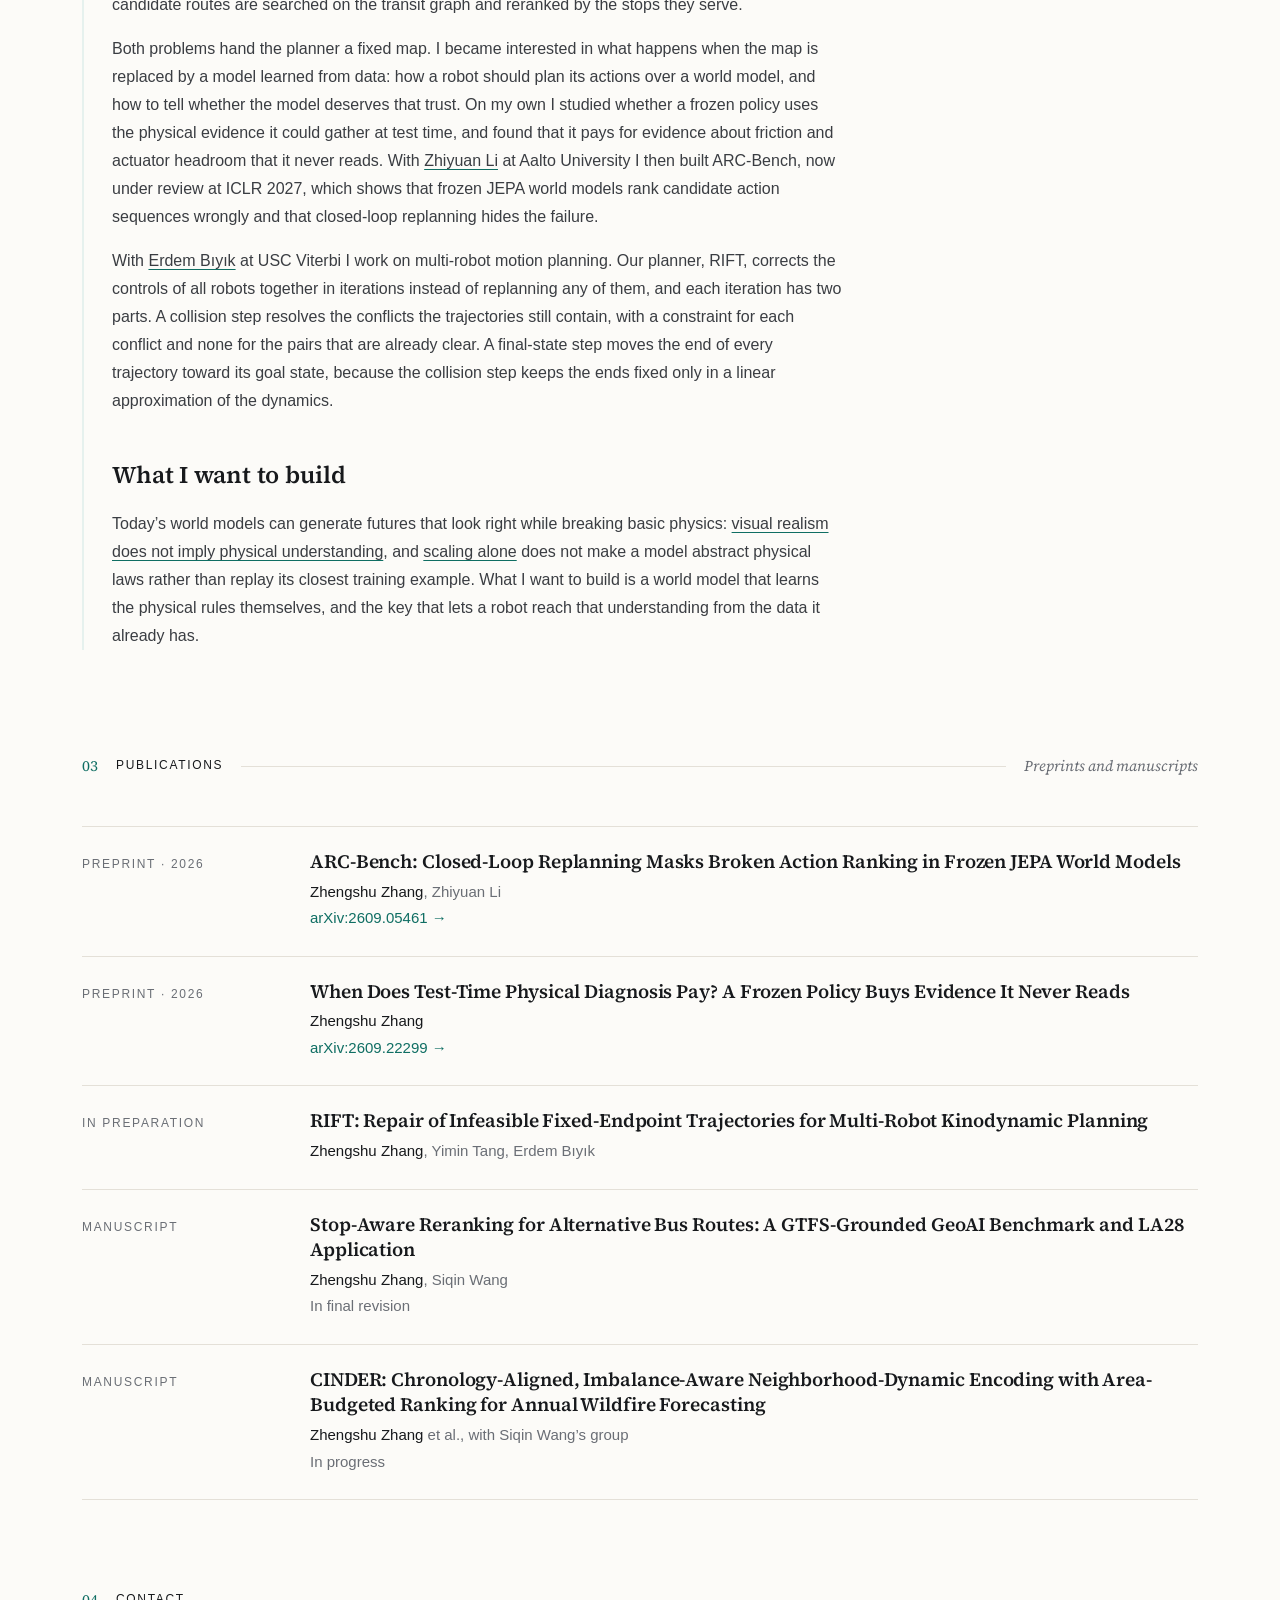
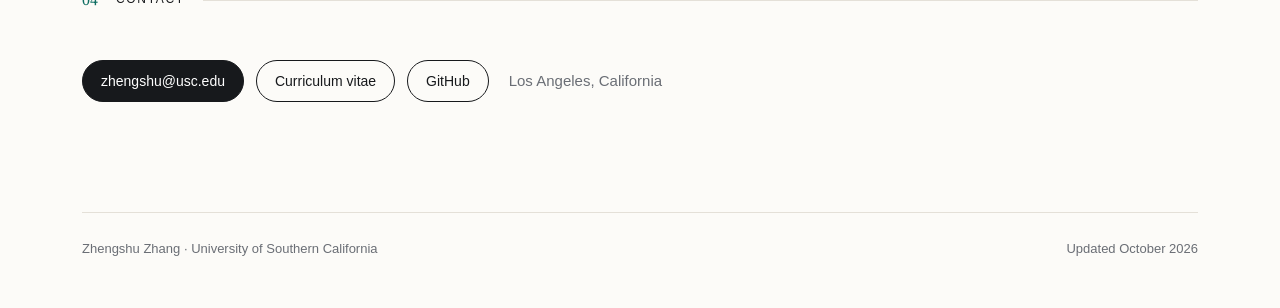
==== commit 83ecddbb: "Align RIFT text with the paper" ====
--- a/index.html
+++ b/index.html
@@ -94,6 +94,7 @@
   .leadgrid p.sub{font-size:16px;color:var(--body);line-height:1.65;margin:0}
   .essay{margin-top:56px;max-width:760px;border-left:2px solid var(--accent-soft);padding-left:28px}
   .essay p{font-size:16px;color:var(--body);line-height:1.75}
+  .essay h3:not(:first-child){margin-top:44px}
 
   /* publications */
   .pubs{list-style:none;margin:0;padding:0;border-top:1px solid var(--rule)}
@@ -162,7 +163,7 @@
         <h1 class="name">Zhengshu Zhang</h1>
         <p class="lede">My research asks when a learned world model genuinely supports robot planning, and how to tell when it only appears to.</p>
         <p class="intro">I&rsquo;m a master&rsquo;s student in Spatial Data Science at the University of Southern California, graduating in December 2026, and I am applying for PhD study beginning Fall 2027.</p>
-        <p class="bio">I work with <a href="https://ebiyik.github.io/">Erdem Bıyık</a> at USC Viterbi on multi-robot motion planning, and with <a href="https://lizhyun.github.io/">Zhiyuan Li</a> at Aalto University on world models. One line repairs multi-robot trajectories that have become infeasible, without planning them again from scratch. The other audits whether a learned model&rsquo;s ranking of candidate actions can be trusted. With <a href="https://sites.usc.edu/itayhen/">Itay Hen</a> at USC&rsquo;s Information Sciences Institute and <a href="https://dornsife.usc.edu/spatial/profile/siqin-sisi-wang/">Siqin Wang</a> at the Spatial Sciences Institute, I have worked on graph algorithms for planning, from route search on transit networks to tree covers for spin-glass optimization.</p>
+        <p class="bio">I work with <a href="https://ebiyik.github.io/">Erdem Bıyık</a> at USC Viterbi on multi-robot motion planning, and with <a href="https://lizhyun.github.io/">Zhiyuan Li</a> at Aalto University on world models. One line resolves conflicts between robots&rsquo; trajectories by correcting them instead of replanning them. The other audits whether a learned model&rsquo;s ranking of candidate actions can be trusted. With <a href="https://sites.usc.edu/itayhen/">Itay Hen</a> at USC&rsquo;s Information Sciences Institute and <a href="https://dornsife.usc.edu/spatial/profile/siqin-sisi-wang/">Siqin Wang</a> at the Spatial Sciences Institute, I have worked on graph algorithms for planning, from route search on transit networks to tree covers for spin-glass optimization.</p>
       </div>
       <figure class="portrait">
         <img src="media/portrait.jpg" alt="Zhengshu Zhang" width="1000" height="1000">
@@ -200,7 +201,7 @@
           <div>
             <h4>USC Viterbi School of Engineering</h4>
             <p class="role">Volunteer Researcher &middot; with Erdem Bıyık</p>
-            <p>Multi-robot motion planning: repairing infeasible trajectories without re-planning.</p>
+            <p>Multi-robot kinodynamic planning: resolving conflicts by correcting trajectories instead of replanning robots.</p>
           </div>
         </div>
         <div class="row">
@@ -246,7 +247,7 @@
           </div>
           <div class="kicker">Multi-robot motion planning</div>
           <h4>Repair, not replan.</h4>
-          <p>Robots cross a cluttered map. When their trajectories conflict, RIFT deforms them locally instead of planning again, and every endpoint stays fixed.</p>
+          <p>Robots cross a map full of obstacles. When their trajectories conflict, RIFT corrects the controls of the robots involved instead of replanning them, and moves the end of every trajectory back onto its goal state.</p>
           <div class="links"><a href="media/clutter.mp4">Watch the replay &rarr;</a><span>&middot;</span>Paper in preparation</div>
         </div>
         <div class="card">
@@ -277,12 +278,12 @@
 
     <div class="essay">
       <h3>How I think about planning with learned models</h3>
-      <p>Most of my work starts from one habit. Before a planner is allowed to act on a learned score, I ask whether the score would have picked the right candidate on its own. A planner that searches and replans can succeed even when the model underneath it is wrong, so success alone does not answer the question.</p>
-      <p>ARC-Bench, with Zhiyuan Li at Aalto University, asks it of latent world models. The candidate action sequences are fixed before the model runs, so the model&rsquo;s ranking is measured apart from the planner&rsquo;s search. On the released JEPA-WM checkpoints the top-scored candidate is suboptimal on 96.8% of Push-T anchors. Closed-loop replanning hides this: forcing the planner to commit to longer open-loop blocks drops PointMaze success from 89.6% to 61.8%.</p>
-      <p>A second study asks the same question of the evidence a policy could gather. I build MuJoCo benchmarks in which two states look identical but differ in friction or actuator headroom, so the right action cannot be read from a single frame. A frozen decoder reaches 84.4% accuracy, and every error falls where the full trajectory is needed. A linear model that reads only the step-by-step increments of that trajectory recovers the right choice, so the evidence is there and the decoder does not use it.</p>
-      <p>RIFT, with Yimin Tang and Erdem Bıyık at USC, is the planning side of the same instinct. When a multi-robot plan becomes infeasible, RIFT deforms it locally instead of planning again, and every robot&rsquo;s endpoints stay exact. The coordination step is a quadratic program with one row per active inter-robot conflict, so its size follows the conflicts rather than the team. On a public 30-instance benchmark of cluttered environments, RIFT and db-ECBS tie at first order, 29 of 30 each. At second order RIFT still solves 29 of 30 while db-ECBS solves 16 and db-CBS 10, and the price is solution quality rather than time.</p>
-      <p>The same habit runs through my work with Siqin Wang at USC&rsquo;s Spatial Sciences Institute. A bus-route benchmark grounded in GTFS data retrieves alternative routes and reranks them by the stops they serve, and the gain is reported against shortest-path baselines. A wildfire-forecasting benchmark ranks map cells under an area budget, with spatially blocked validation. With Itay Hen at USC&rsquo;s Information Sciences Institute I worked on tree covers for spin-glass optimization, where the trade-off between coverage and cost is measured against a legacy baseline.</p>
-      <p>Two things hold this together. I build negative controls that must fail before a check is trusted, and I trace every reported number to its source file. Both completed studies report negative primary results, and I report them as such. The question I want to work on next is how a planner should decide, online, when to trust a learned world model and when to repair the plan it already has.</p>
+      <p>My first research problems were on graphs. With <a href="https://sites.usc.edu/itayhen/">Itay Hen</a> at USC&rsquo;s Information Sciences Institute I built tree structures over spin-glass graphs that optimize a given objective, and with <a href="https://dornsife.usc.edu/spatial/profile/siqin-sisi-wang/">Siqin Wang</a> at USC&rsquo;s Spatial Sciences Institute I worked on route planning for Los Angeles bus networks, where candidate routes are searched on the transit graph and reranked by the stops they serve.</p>
+      <p>Both problems hand the planner a fixed map. I became interested in what happens when the map is replaced by a model learned from data: how a robot should plan its actions over a world model, and how to tell whether the model deserves that trust. On my own I studied whether a frozen policy uses the physical evidence it could gather at test time, and found that it pays for evidence about friction and actuator headroom that it never reads. With <a href="https://lizhyun.github.io/">Zhiyuan Li</a> at Aalto University I then built ARC-Bench, now under review at ICLR 2027, which shows that frozen JEPA world models rank candidate action sequences wrongly and that closed-loop replanning hides the failure.</p>
+      <p>With <a href="https://ebiyik.github.io/">Erdem Bıyık</a> at USC Viterbi I work on multi-robot motion planning. Our planner, RIFT, corrects the controls of all robots together in iterations instead of replanning any of them, and each iteration has two parts. A collision step resolves the conflicts the trajectories still contain, with a constraint for each conflict and none for the pairs that are already clear. A final-state step moves the end of every trajectory toward its goal state, because the collision step keeps the ends fixed only in a linear approximation of the dynamics.</p>
+
+      <h3>What I want to build</h3>
+      <p>Today&rsquo;s world models can generate futures that look right while breaking basic physics: <a href="https://arxiv.org/abs/2501.09038">visual realism does not imply physical understanding</a>, and <a href="https://arxiv.org/abs/2411.02385">scaling alone</a> does not make a model abstract physical laws rather than replay its closest training example. What I want to build is a world model that learns the physical rules themselves, and the key that lets a robot reach that understanding from the data it already has.</p>
     </div>
   </section>
 
@@ -312,7 +313,7 @@
       <li class="pub">
         <div class="tag">In preparation</div>
         <div>
-          <h4>RIFT: Repair of Infeasible Fixed-Endpoint Trajectories for Multi-Robot Kinodynamic Planning Without Re-planning</h4>
+          <h4>RIFT: Repair of Infeasible Fixed-Endpoint Trajectories for Multi-Robot Kinodynamic Planning</h4>
           <p><span class="me">Zhengshu Zhang</span>, Yimin Tang, Erdem Bıyık</p>
         </div>
       </li>
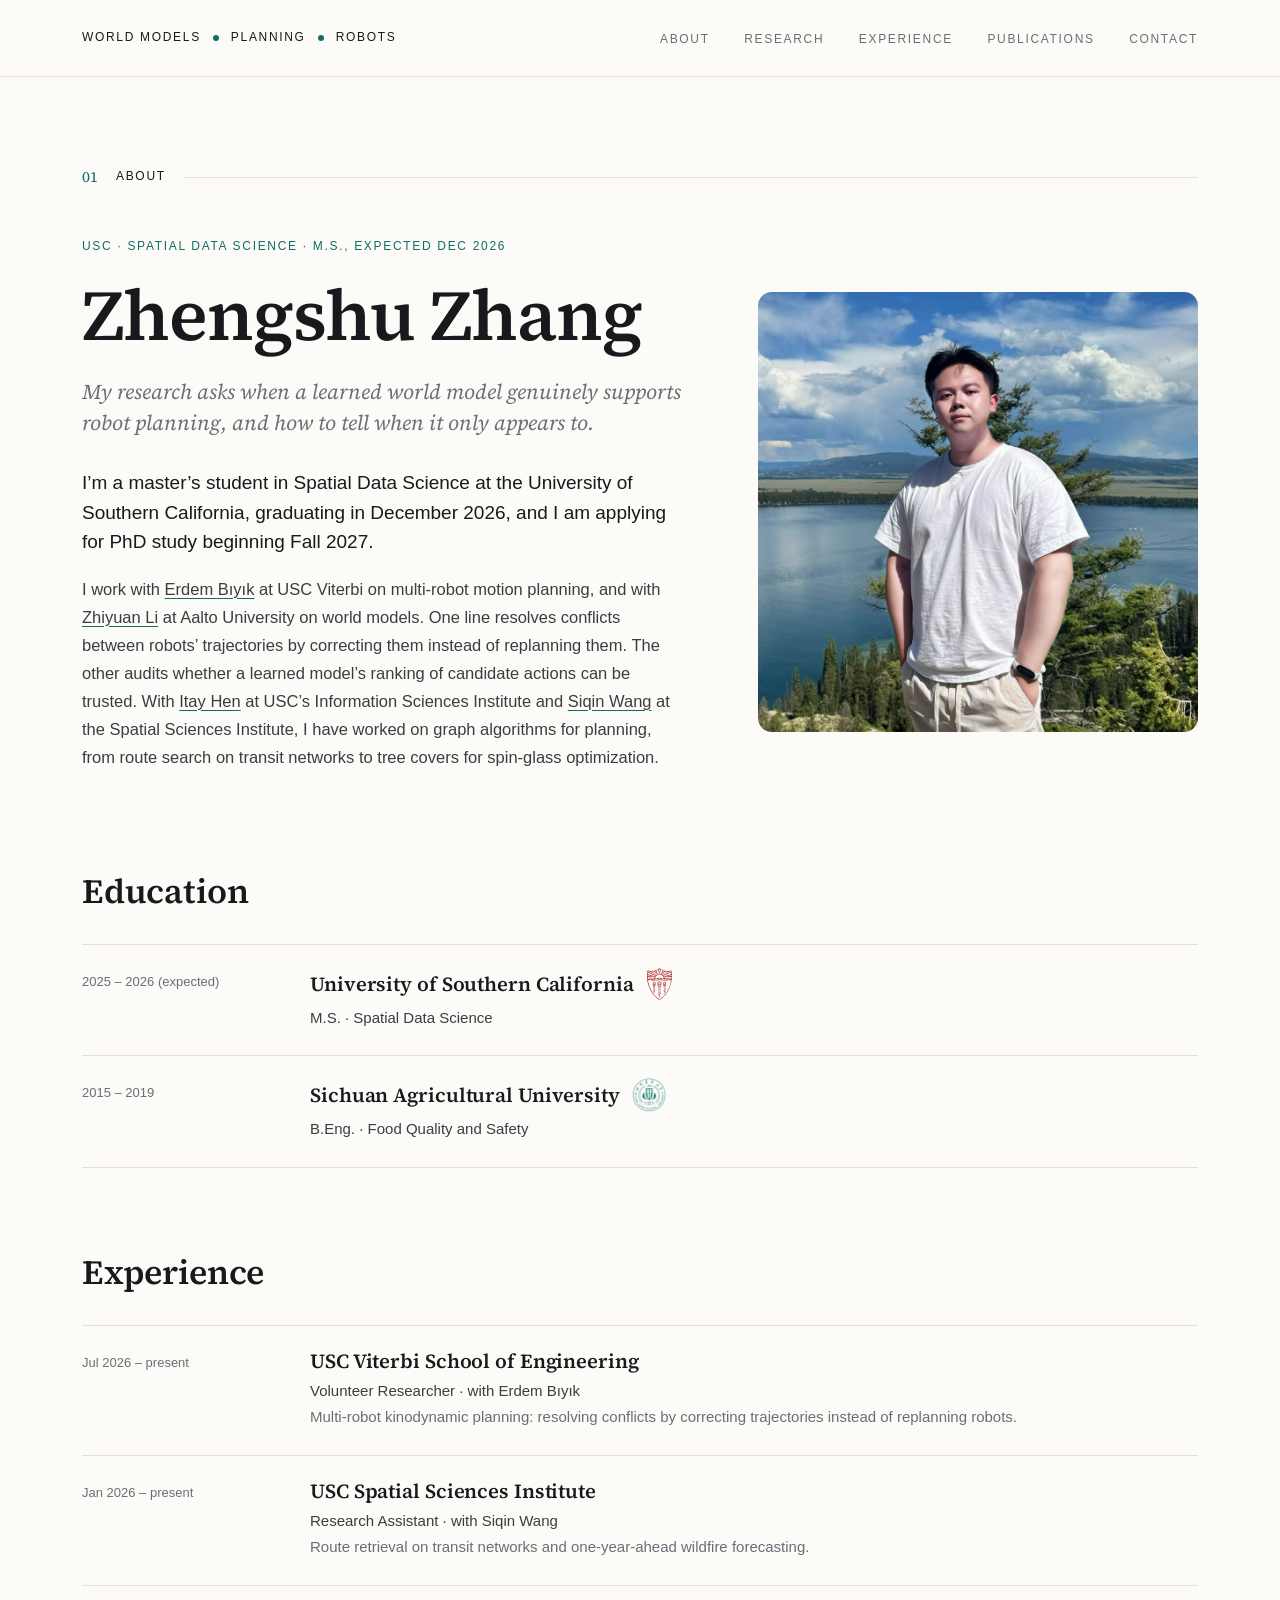
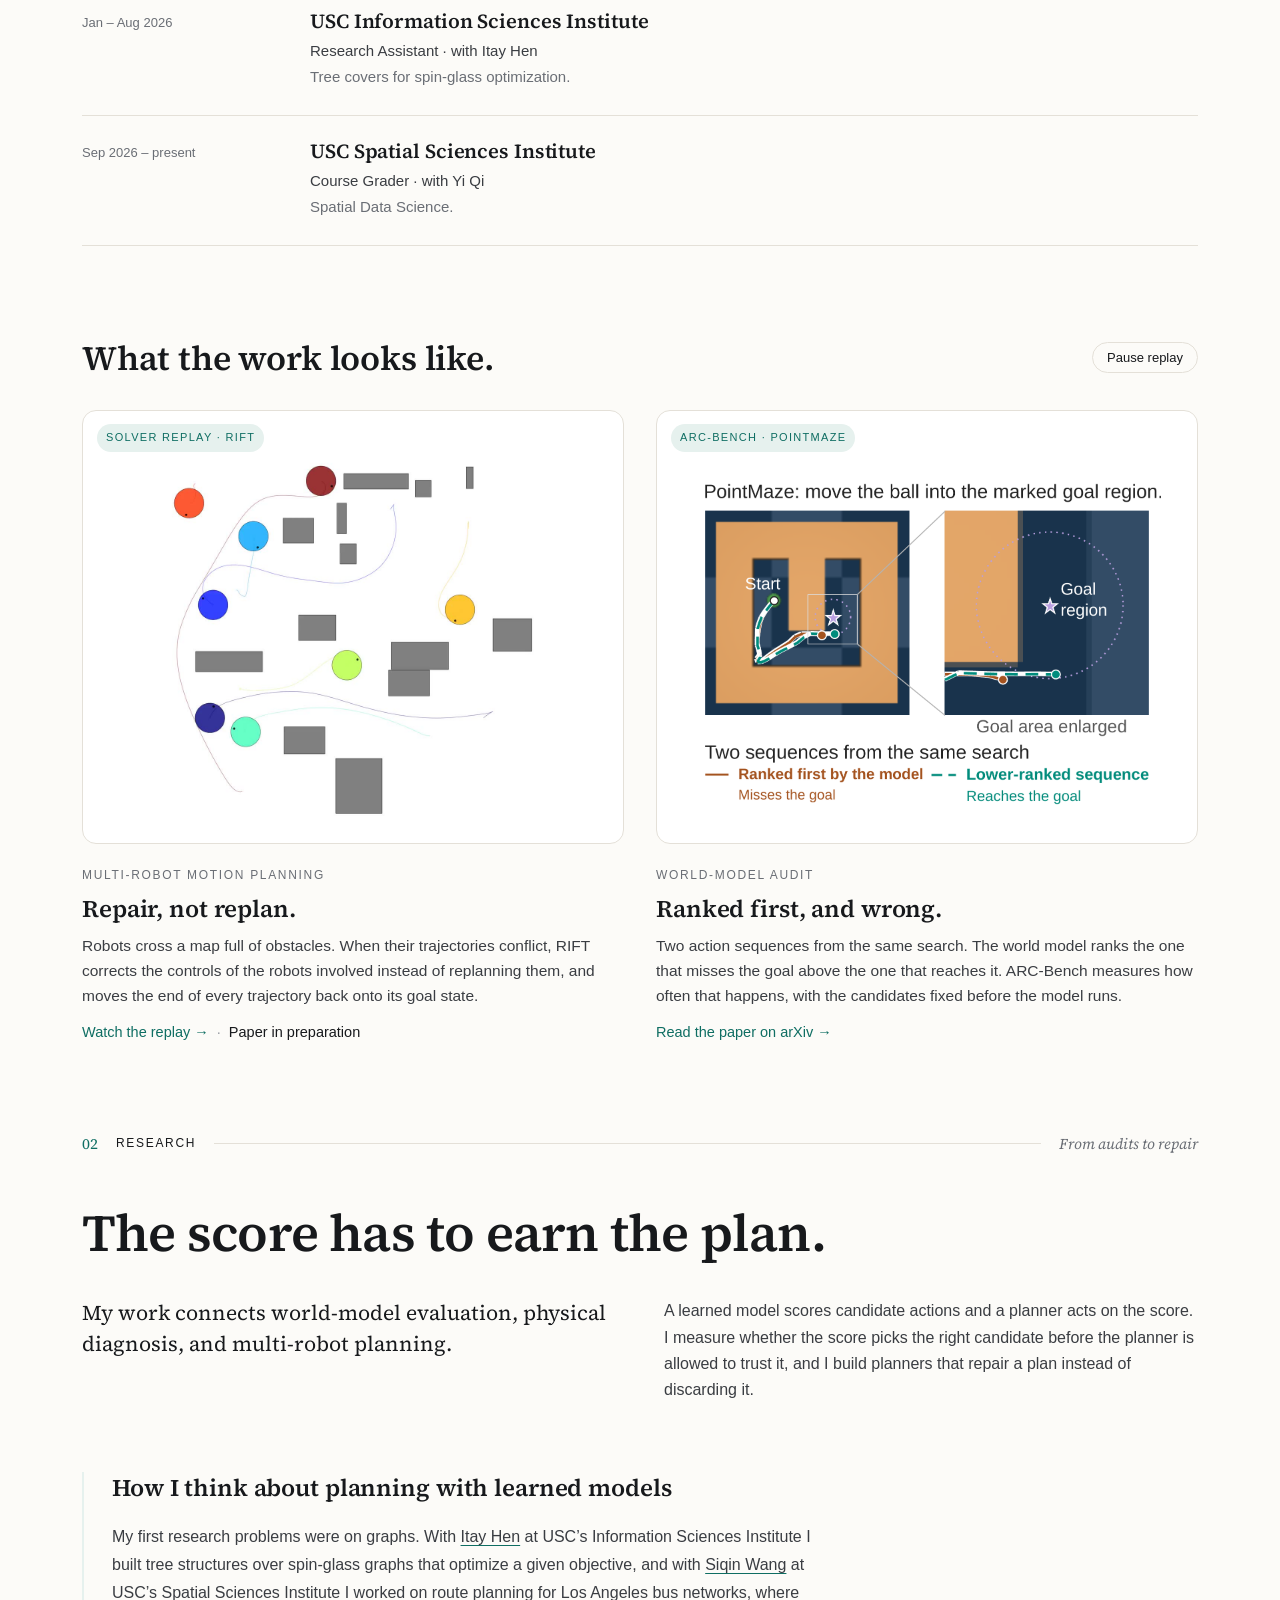
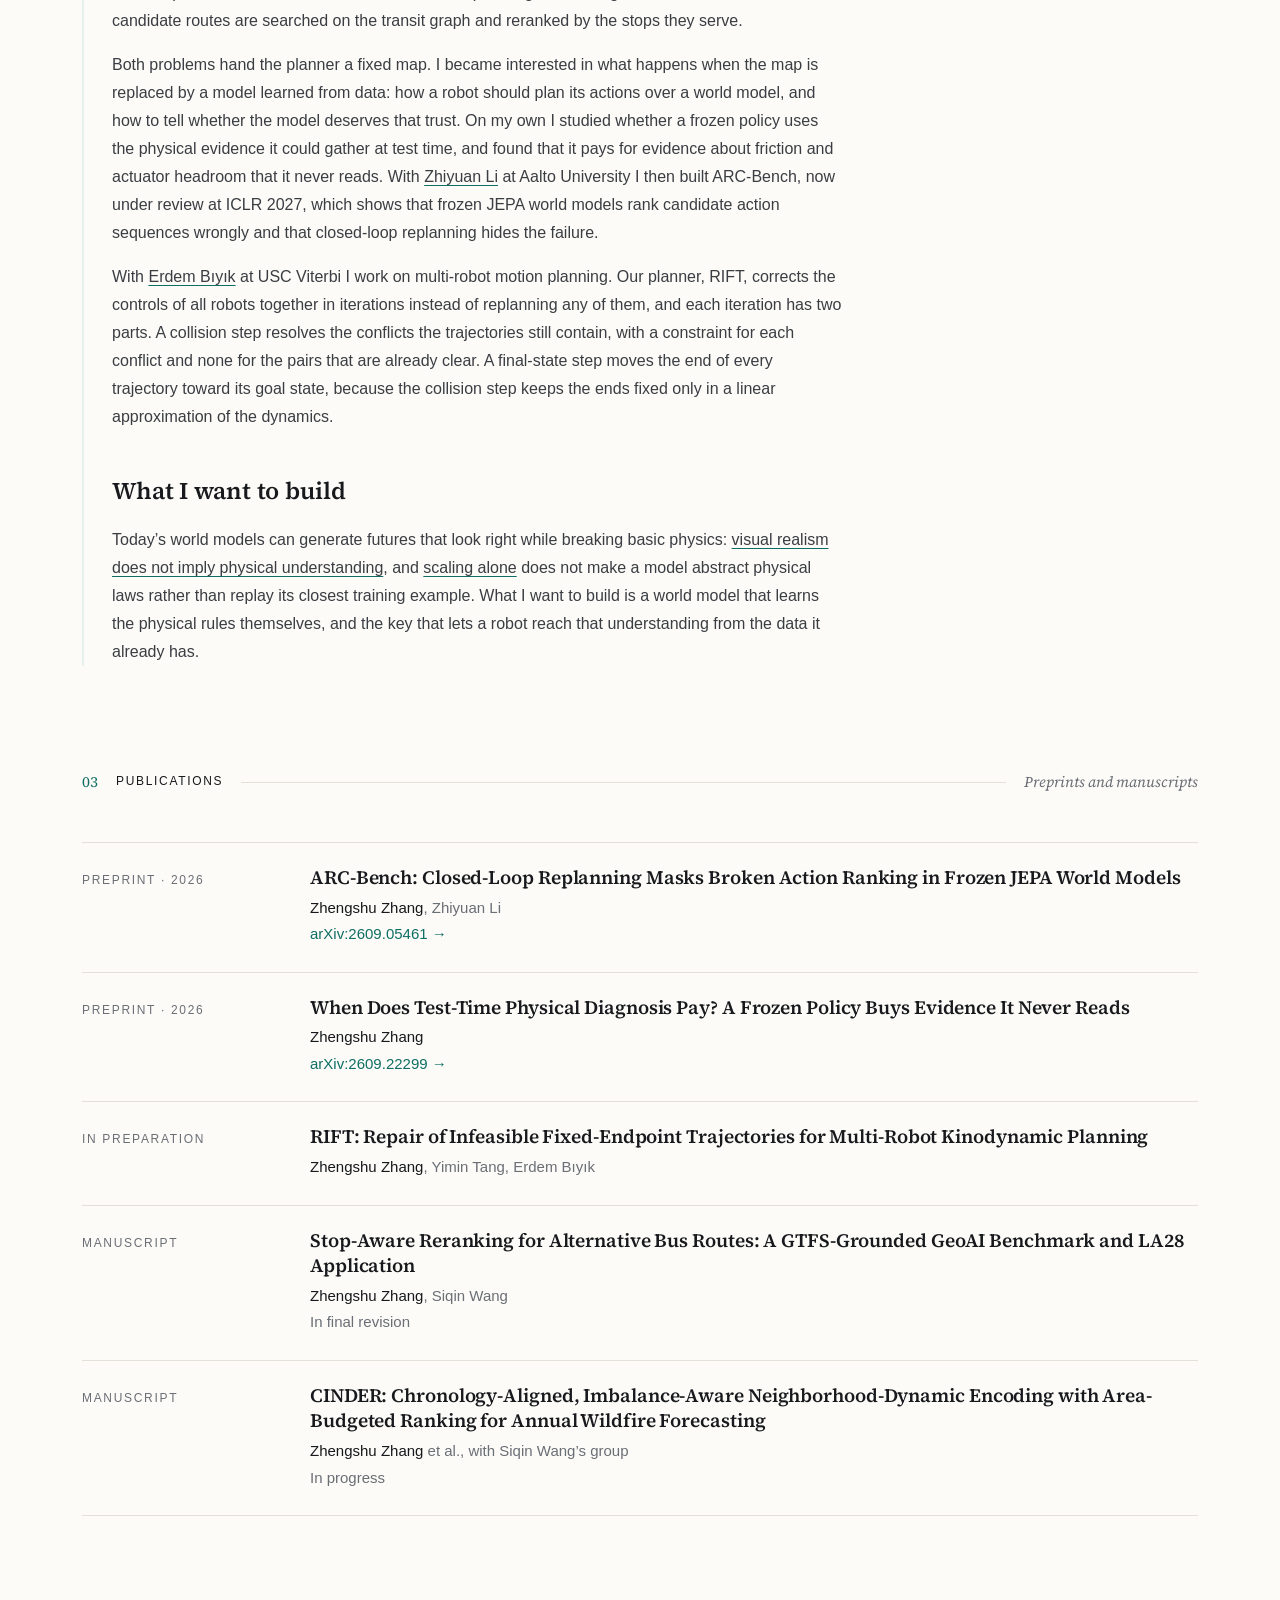
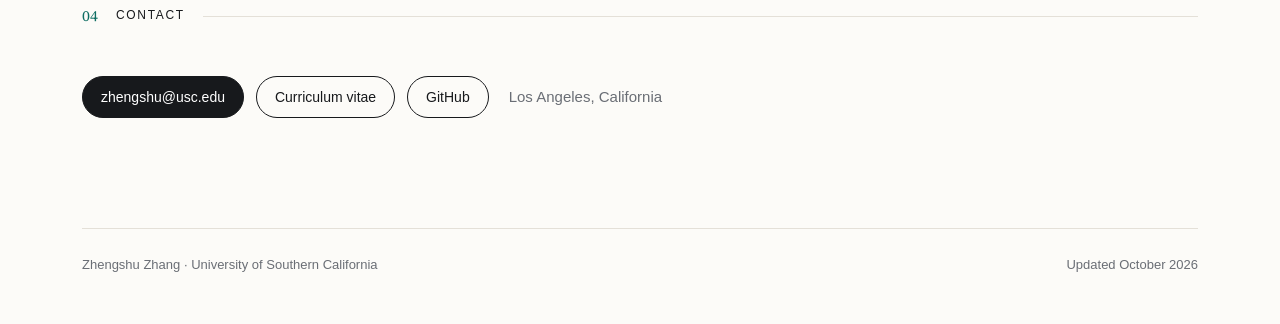
==== commit 8f78dcb5: "Education marks only" ====
--- a/index.html
+++ b/index.html
@@ -31,9 +31,9 @@
   /* top bar */
   .top{border-bottom:1px solid var(--rule);background:var(--bg)}
   .top .wrap{display:flex;align-items:center;justify-content:space-between;height:76px}
-  .brand{font-family:var(--serif);font-size:22px;font-weight:600;display:flex;align-items:center;gap:12px}
-  .brand i{display:inline-block;width:8px;height:8px;border-radius:50%;background:var(--accent)}
-  .brand span{font-family:var(--sans);font-size:12px;letter-spacing:.14em;text-transform:uppercase;color:var(--muted);font-weight:500}
+  .brand{display:flex;align-items:center;gap:12px}
+  .brand i{display:inline-block;width:6px;height:6px;border-radius:50%;background:var(--accent)}
+  .brand .tag{font-family:var(--sans);font-size:12px;letter-spacing:.14em;text-transform:uppercase;color:var(--ink);font-weight:500}
   nav a{text-decoration:none;font-size:12px;letter-spacing:.14em;text-transform:uppercase;color:var(--muted);margin-left:30px}
   nav a:hover{color:var(--accent)}
 
@@ -45,7 +45,7 @@
   .sechead .desc{font-family:var(--serif);font-style:italic;font-size:15px;color:var(--muted)}
 
   /* hero */
-  .hero{display:grid;grid-template-columns:minmax(0,1fr) 440px;gap:72px;align-items:start}
+  .hero{display:grid;grid-template-columns:minmax(0,1fr) 440px;gap:72px;align-items:center}
   .eyebrow{font-size:12px;letter-spacing:.14em;text-transform:uppercase;color:var(--accent);margin-bottom:22px}
   .name{font-family:var(--serif);font-weight:600;font-size:clamp(44px,5.6vw,72px);line-height:1.05;letter-spacing:-.015em;margin:0 0 24px;white-space:nowrap}
   .lede{font-family:var(--serif);font-style:italic;font-size:21px;line-height:1.45;color:var(--muted);margin:0 0 30px;max-width:620px}
@@ -65,7 +65,8 @@
   .tl{border-top:1px solid var(--rule)}
   .tl .row{display:grid;grid-template-columns:200px 1fr;gap:28px;padding:22px 0;border-bottom:1px solid var(--rule)}
   .tl .when{font-size:13px;color:var(--muted);padding-top:5px}
-  .tl h4{font-size:20px;margin:0 0 6px;line-height:1.3}
+  .tl h4{font-size:20px;margin:0 0 6px;line-height:1.3;display:flex;align-items:center;gap:12px}
+  .mark{height:34px;width:auto;flex:none}
   .tl p{font-size:15px;color:var(--muted);margin:0 0 4px;line-height:1.5}
   .tl p.role{color:var(--body)}
 
@@ -137,7 +138,7 @@
 
 <header class="top">
   <div class="wrap">
-    <div class="brand">Zhengshu Zhang<i></i><span>USC</span></div>
+    <div class="brand"><span class="tag">World models</span><i></i><span class="tag">Planning</span><i></i><span class="tag">Robots</span></div>
     <nav>
       <a href="#about">About</a>
       <a href="#research">Research</a>
@@ -154,7 +155,6 @@
   <section id="about" class="wrap">
     <div class="sechead">
       <span class="num">01</span><span class="label">About</span><span class="line"></span>
-      <span class="desc">World models &middot; planning &middot; robots</span>
     </div>
 
     <div class="hero">
@@ -166,8 +166,7 @@
         <p class="bio">I work with <a href="https://ebiyik.github.io/">Erdem Bıyık</a> at USC Viterbi on multi-robot motion planning, and with <a href="https://lizhyun.github.io/">Zhiyuan Li</a> at Aalto University on world models. One line resolves conflicts between robots&rsquo; trajectories by correcting them instead of replanning them. The other audits whether a learned model&rsquo;s ranking of candidate actions can be trusted. With <a href="https://sites.usc.edu/itayhen/">Itay Hen</a> at USC&rsquo;s Information Sciences Institute and <a href="https://dornsife.usc.edu/spatial/profile/siqin-sisi-wang/">Siqin Wang</a> at the Spatial Sciences Institute, I have worked on graph algorithms for planning, from route search on transit networks to tree covers for spin-glass optimization.</p>
       </div>
       <figure class="portrait">
-        <img src="media/portrait.jpg" alt="Zhengshu Zhang" width="1000" height="1000">
-        <figcaption>Zhengshu Zhang &middot; Los Angeles</figcaption>
+        <img src="media/portrait.jpg" alt="Portrait" width="1000" height="1000">
       </figure>
     </div>
 
@@ -178,14 +177,14 @@
         <div class="row">
           <div class="when">2025 &ndash; 2026 (expected)</div>
           <div>
-            <h4>University of Southern California</h4>
+            <h4>University of Southern California <img class="mark" src="media/usc.svg" alt=""></h4>
             <p class="role">M.S. &middot; Spatial Data Science</p>
           </div>
         </div>
         <div class="row">
           <div class="when">2015 &ndash; 2019</div>
           <div>
-            <h4>Sichuan Agricultural University</h4>
+            <h4>Sichuan Agricultural University <img class="mark" src="media/scau.png" alt=""></h4>
             <p class="role">B.Eng. &middot; Food Quality and Safety</p>
           </div>
         </div>
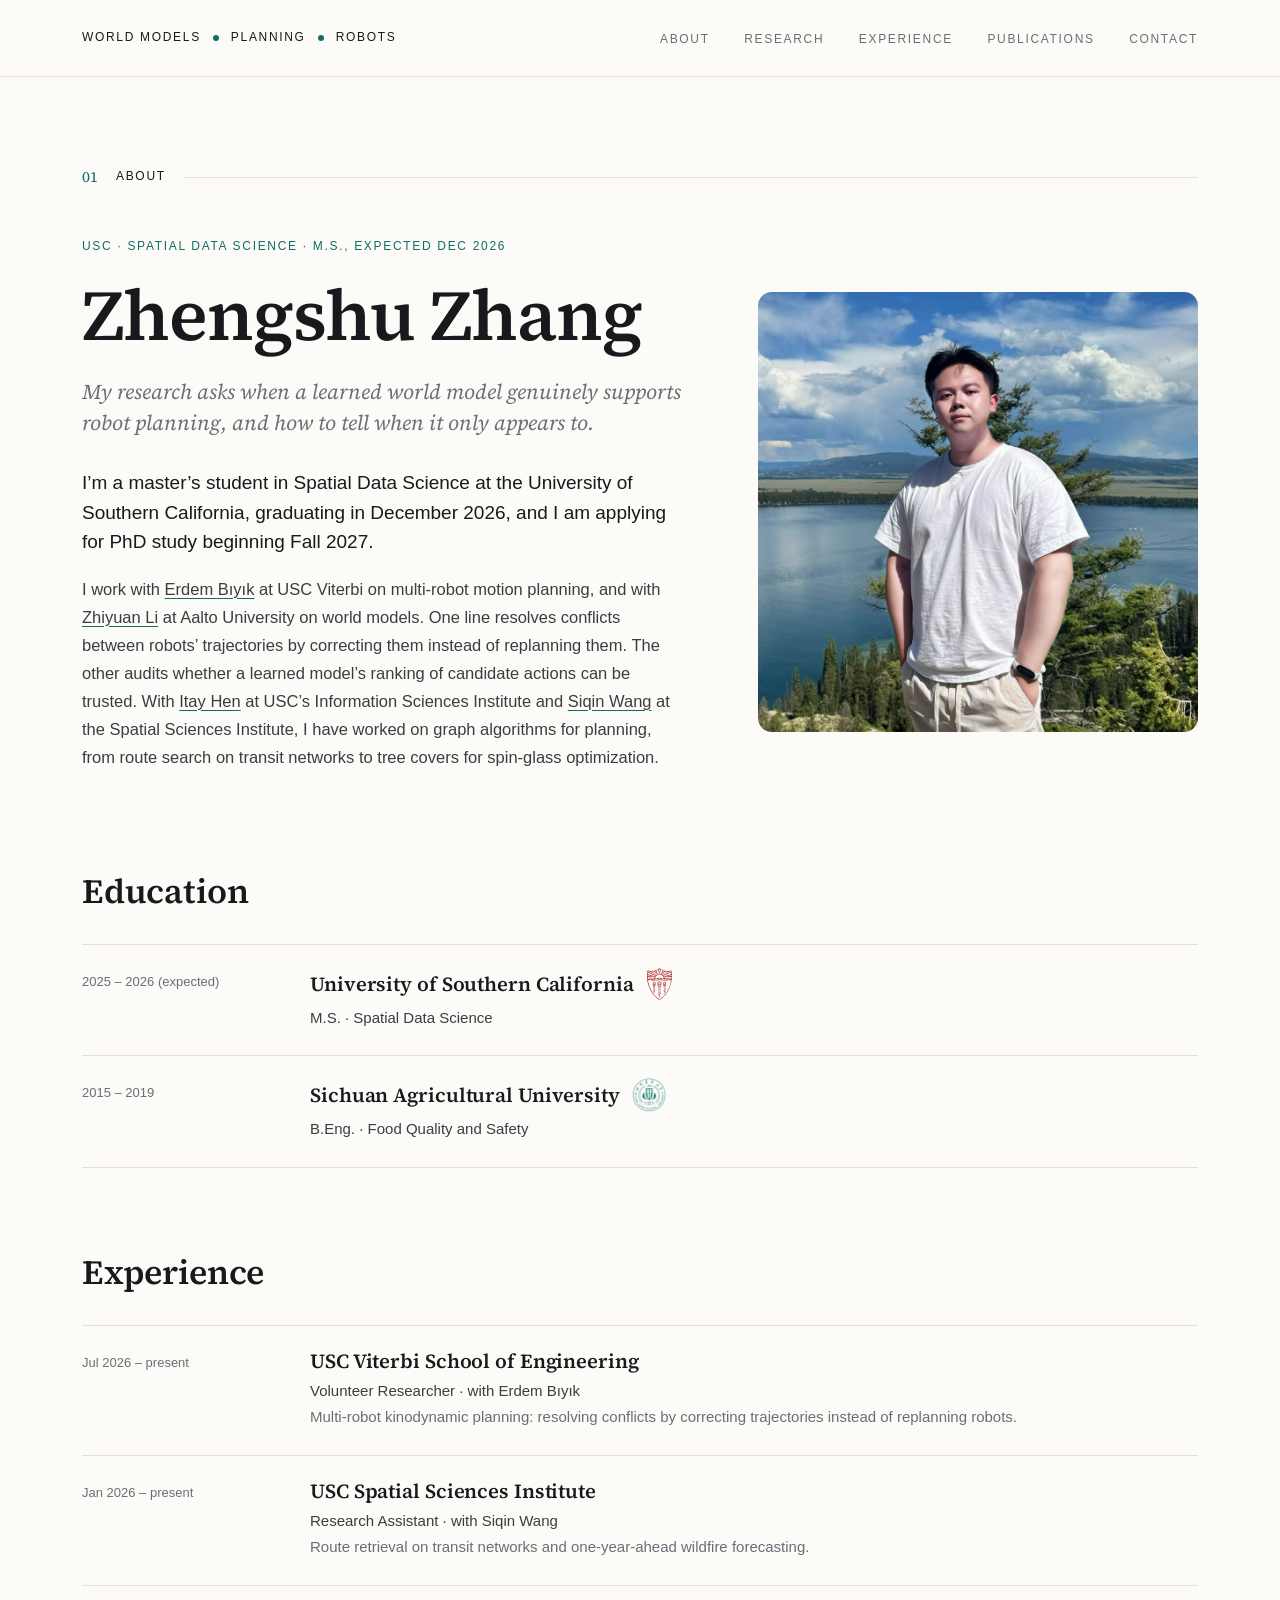
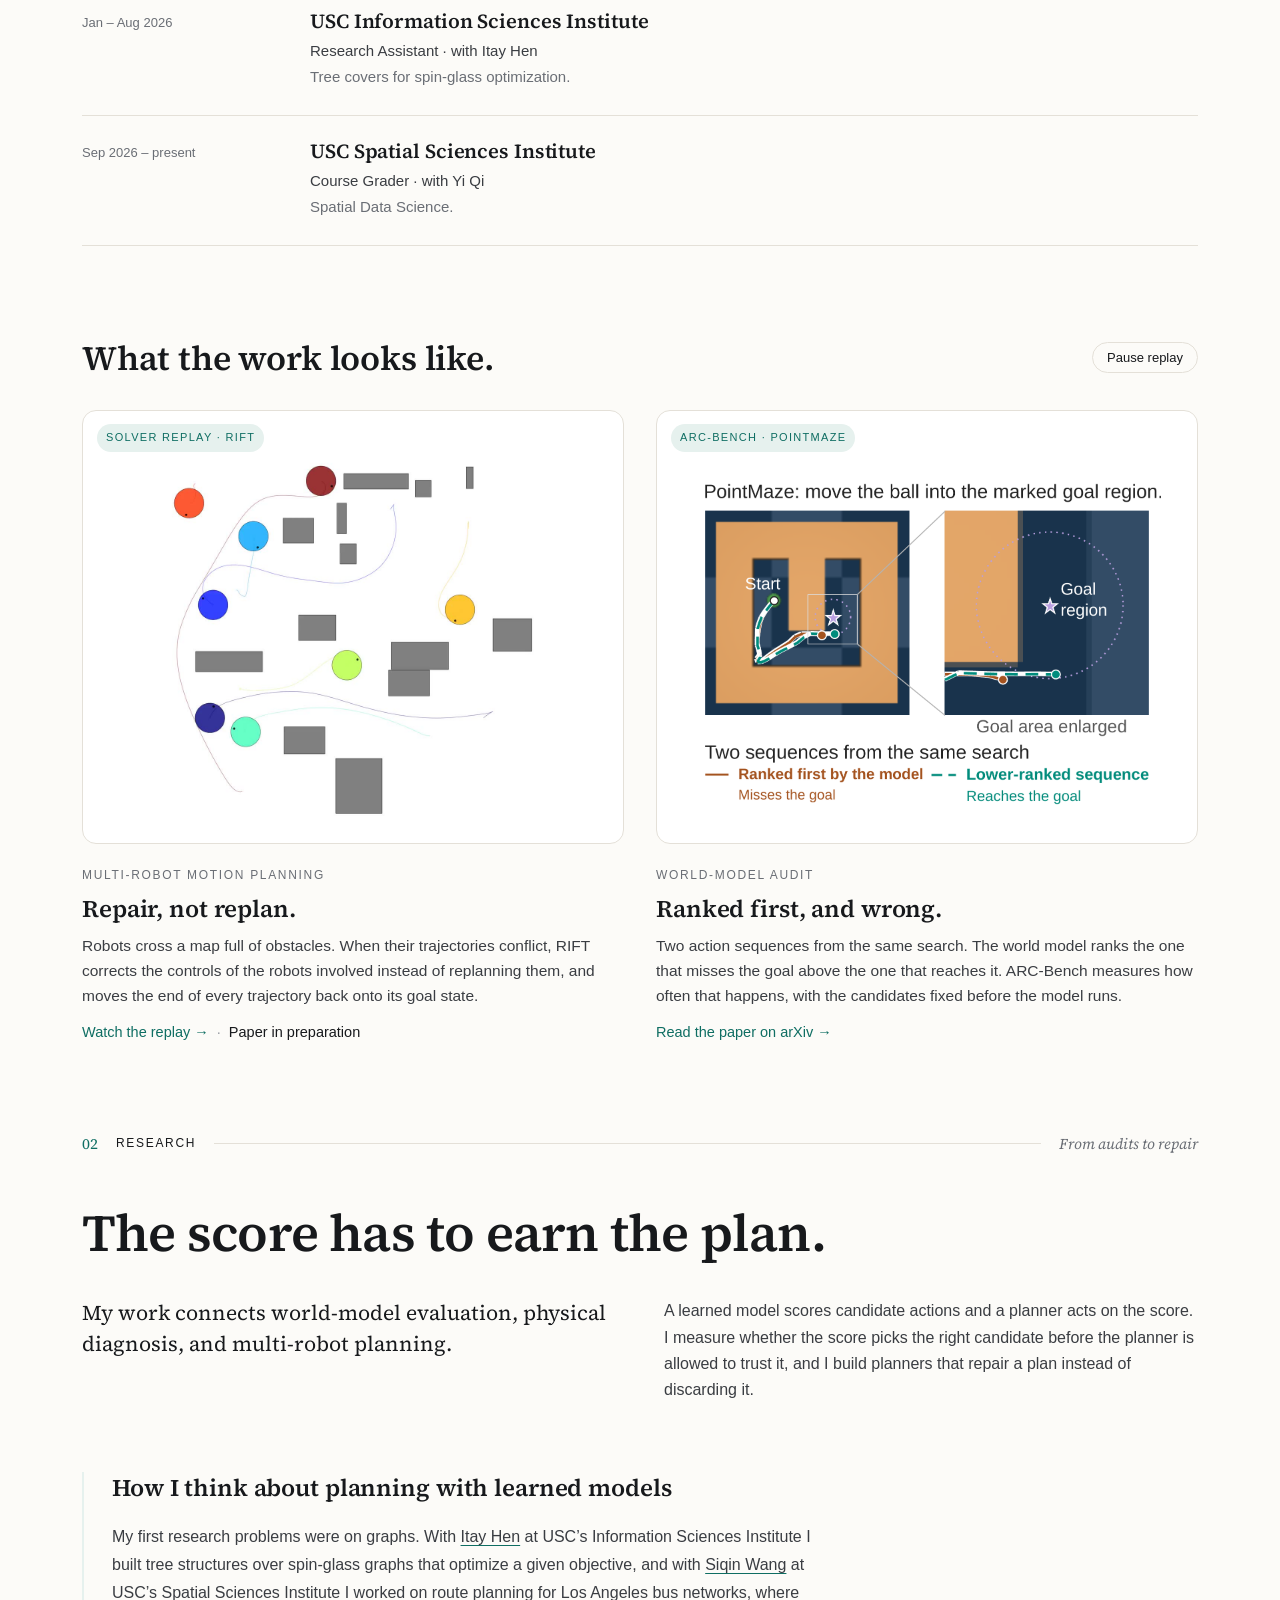
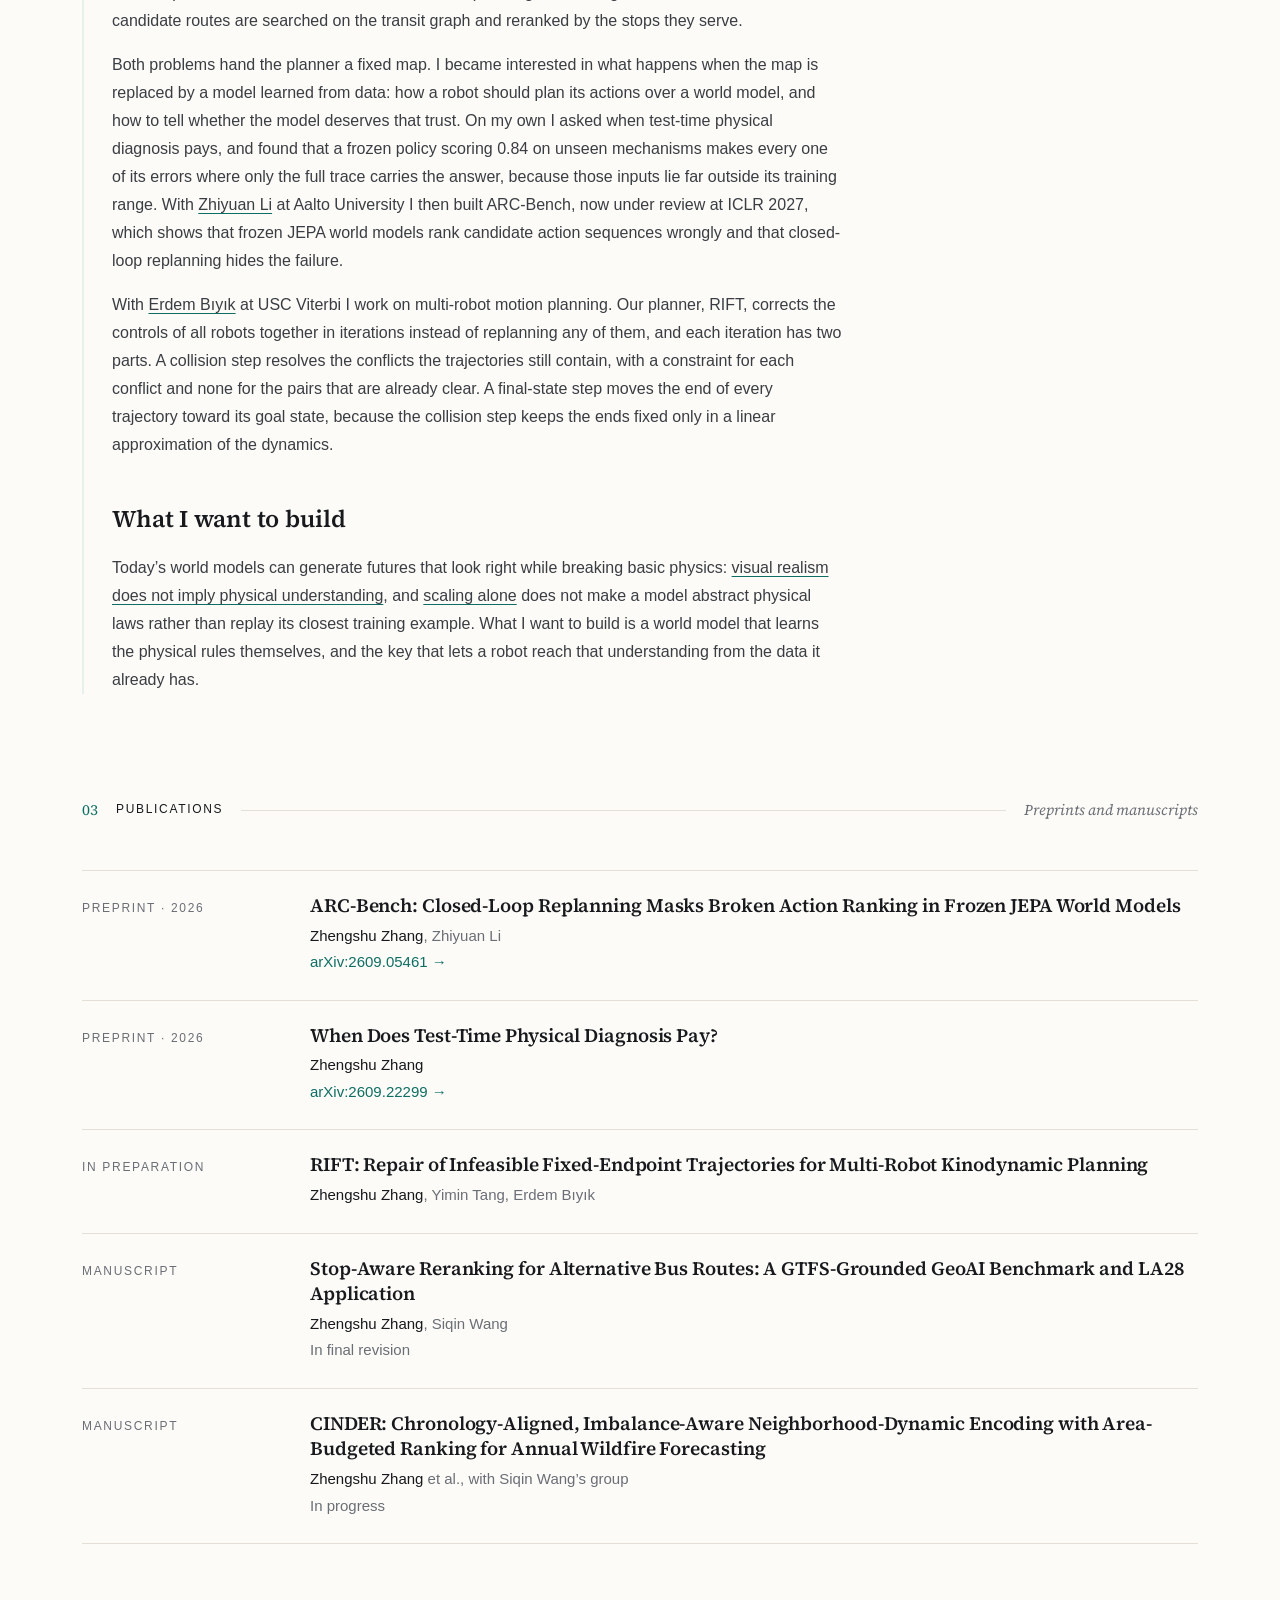
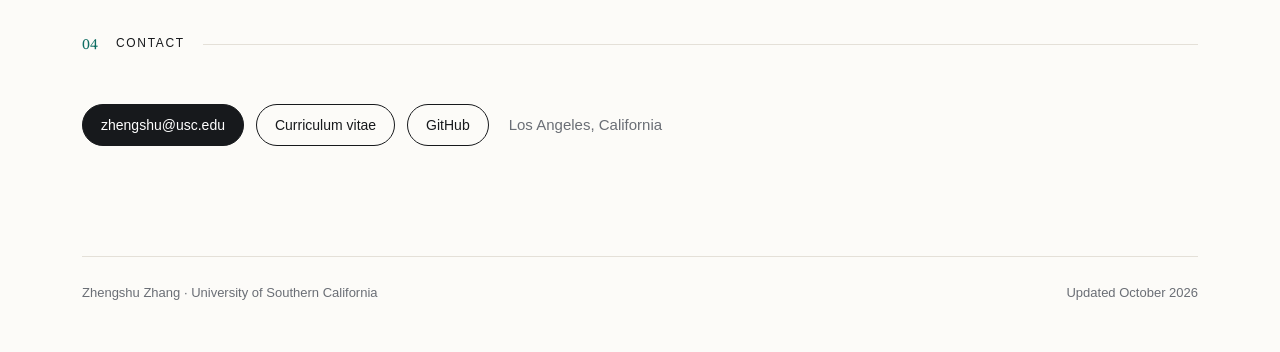
==== commit bfa47066: "Restore site at repo root" ====
--- a/index.html
+++ b/index.html
@@ -163,7 +163,7 @@
         <h1 class="name">Zhengshu Zhang</h1>
         <p class="lede">My research asks when a learned world model genuinely supports robot planning, and how to tell when it only appears to.</p>
         <p class="intro">I&rsquo;m a master&rsquo;s student in Spatial Data Science at the University of Southern California, graduating in December 2026, and I am applying for PhD study beginning Fall 2027.</p>
-        <p class="bio">I work with <a href="https://ebiyik.github.io/">Erdem Bıyık</a> at USC Viterbi on multi-robot motion planning, and with <a href="https://lizhyun.github.io/">Zhiyuan Li</a> at Aalto University on world models. One line resolves conflicts between robots&rsquo; trajectories by correcting them instead of replanning them. The other audits whether a learned model&rsquo;s ranking of candidate actions can be trusted. With <a href="https://sites.usc.edu/itayhen/">Itay Hen</a> at USC&rsquo;s Information Sciences Institute and <a href="https://dornsife.usc.edu/spatial/profile/siqin-sisi-wang/">Siqin Wang</a> at the Spatial Sciences Institute, I have worked on graph algorithms for planning, from route search on transit networks to tree covers for spin-glass optimization.</p>
+        <p class="bio">I work with <a href="https://ebiyik.github.io/" target="_blank" rel="noopener">Erdem Bıyık</a> at USC Viterbi on multi-robot motion planning, and with <a href="https://lizhyun.github.io/" target="_blank" rel="noopener">Zhiyuan Li</a> at Aalto University on world models. One line resolves conflicts between robots&rsquo; trajectories by correcting them instead of replanning them. The other audits whether a learned model&rsquo;s ranking of candidate actions can be trusted. With <a href="https://sites.usc.edu/itayhen/" target="_blank" rel="noopener">Itay Hen</a> at USC&rsquo;s Information Sciences Institute and <a href="https://dornsife.usc.edu/spatial/profile/siqin-sisi-wang/" target="_blank" rel="noopener">Siqin Wang</a> at the Spatial Sciences Institute, I have worked on graph algorithms for planning, from route search on transit networks to tree covers for spin-glass optimization.</p>
       </div>
       <figure class="portrait">
         <img src="media/portrait.jpg" alt="Portrait" width="1000" height="1000">
@@ -247,7 +247,7 @@
           <div class="kicker">Multi-robot motion planning</div>
           <h4>Repair, not replan.</h4>
           <p>Robots cross a map full of obstacles. When their trajectories conflict, RIFT corrects the controls of the robots involved instead of replanning them, and moves the end of every trajectory back onto its goal state.</p>
-          <div class="links"><a href="media/clutter.mp4">Watch the replay &rarr;</a><span>&middot;</span>Paper in preparation</div>
+          <div class="links"><a href="media/clutter.mp4" target="_blank" rel="noopener">Watch the replay &rarr;</a><span>&middot;</span>Paper in preparation</div>
         </div>
         <div class="card">
           <div class="media">
@@ -257,7 +257,7 @@
           <div class="kicker">World-model audit</div>
           <h4>Ranked first, and wrong.</h4>
           <p>Two action sequences from the same search. The world model ranks the one that misses the goal above the one that reaches it. ARC-Bench measures how often that happens, with the candidates fixed before the model runs.</p>
-          <div class="links"><a href="https://arxiv.org/abs/2609.05461">Read the paper on arXiv &rarr;</a></div>
+          <div class="links"><a href="https://arxiv.org/abs/2609.05461" target="_blank" rel="noopener">Read the paper on arXiv &rarr;</a></div>
         </div>
       </div>
     </div>
@@ -277,12 +277,12 @@
 
     <div class="essay">
       <h3>How I think about planning with learned models</h3>
-      <p>My first research problems were on graphs. With <a href="https://sites.usc.edu/itayhen/">Itay Hen</a> at USC&rsquo;s Information Sciences Institute I built tree structures over spin-glass graphs that optimize a given objective, and with <a href="https://dornsife.usc.edu/spatial/profile/siqin-sisi-wang/">Siqin Wang</a> at USC&rsquo;s Spatial Sciences Institute I worked on route planning for Los Angeles bus networks, where candidate routes are searched on the transit graph and reranked by the stops they serve.</p>
-      <p>Both problems hand the planner a fixed map. I became interested in what happens when the map is replaced by a model learned from data: how a robot should plan its actions over a world model, and how to tell whether the model deserves that trust. On my own I studied whether a frozen policy uses the physical evidence it could gather at test time, and found that it pays for evidence about friction and actuator headroom that it never reads. With <a href="https://lizhyun.github.io/">Zhiyuan Li</a> at Aalto University I then built ARC-Bench, now under review at ICLR 2027, which shows that frozen JEPA world models rank candidate action sequences wrongly and that closed-loop replanning hides the failure.</p>
-      <p>With <a href="https://ebiyik.github.io/">Erdem Bıyık</a> at USC Viterbi I work on multi-robot motion planning. Our planner, RIFT, corrects the controls of all robots together in iterations instead of replanning any of them, and each iteration has two parts. A collision step resolves the conflicts the trajectories still contain, with a constraint for each conflict and none for the pairs that are already clear. A final-state step moves the end of every trajectory toward its goal state, because the collision step keeps the ends fixed only in a linear approximation of the dynamics.</p>
+      <p>My first research problems were on graphs. With <a href="https://sites.usc.edu/itayhen/" target="_blank" rel="noopener">Itay Hen</a> at USC&rsquo;s Information Sciences Institute I built tree structures over spin-glass graphs that optimize a given objective, and with <a href="https://dornsife.usc.edu/spatial/profile/siqin-sisi-wang/" target="_blank" rel="noopener">Siqin Wang</a> at USC&rsquo;s Spatial Sciences Institute I worked on route planning for Los Angeles bus networks, where candidate routes are searched on the transit graph and reranked by the stops they serve.</p>
+      <p>Both problems hand the planner a fixed map. I became interested in what happens when the map is replaced by a model learned from data: how a robot should plan its actions over a world model, and how to tell whether the model deserves that trust. On my own I asked when test-time physical diagnosis pays, and found that a frozen policy scoring 0.84 on unseen mechanisms makes every one of its errors where only the full trace carries the answer, because those inputs lie far outside its training range. With <a href="https://lizhyun.github.io/" target="_blank" rel="noopener">Zhiyuan Li</a> at Aalto University I then built ARC-Bench, now under review at ICLR 2027, which shows that frozen JEPA world models rank candidate action sequences wrongly and that closed-loop replanning hides the failure.</p>
+      <p>With <a href="https://ebiyik.github.io/" target="_blank" rel="noopener">Erdem Bıyık</a> at USC Viterbi I work on multi-robot motion planning. Our planner, RIFT, corrects the controls of all robots together in iterations instead of replanning any of them, and each iteration has two parts. A collision step resolves the conflicts the trajectories still contain, with a constraint for each conflict and none for the pairs that are already clear. A final-state step moves the end of every trajectory toward its goal state, because the collision step keeps the ends fixed only in a linear approximation of the dynamics.</p>
 
       <h3>What I want to build</h3>
-      <p>Today&rsquo;s world models can generate futures that look right while breaking basic physics: <a href="https://arxiv.org/abs/2501.09038">visual realism does not imply physical understanding</a>, and <a href="https://arxiv.org/abs/2411.02385">scaling alone</a> does not make a model abstract physical laws rather than replay its closest training example. What I want to build is a world model that learns the physical rules themselves, and the key that lets a robot reach that understanding from the data it already has.</p>
+      <p>Today&rsquo;s world models can generate futures that look right while breaking basic physics: <a href="https://arxiv.org/abs/2501.09038" target="_blank" rel="noopener">visual realism does not imply physical understanding</a>, and <a href="https://arxiv.org/abs/2411.02385" target="_blank" rel="noopener">scaling alone</a> does not make a model abstract physical laws rather than replay its closest training example. What I want to build is a world model that learns the physical rules themselves, and the key that lets a robot reach that understanding from the data it already has.</p>
     </div>
   </section>
 
@@ -298,15 +298,15 @@
         <div>
           <h4>ARC-Bench: Closed-Loop Replanning Masks Broken Action Ranking in Frozen JEPA World Models</h4>
           <p><span class="me">Zhengshu Zhang</span>, Zhiyuan Li</p>
-          <p class="where"><a href="https://arxiv.org/abs/2609.05461">arXiv:2609.05461 &rarr;</a></p>
+          <p class="where"><a href="https://arxiv.org/abs/2609.05461" target="_blank" rel="noopener">arXiv:2609.05461 &rarr;</a></p>
         </div>
       </li>
       <li class="pub">
         <div class="tag">Preprint &middot; 2026</div>
         <div>
-          <h4>When Does Test-Time Physical Diagnosis Pay? A Frozen Policy Buys Evidence It Never Reads</h4>
+          <h4>When Does Test-Time Physical Diagnosis Pay?</h4>
           <p><span class="me">Zhengshu Zhang</span></p>
-          <p class="where"><a href="https://arxiv.org/abs/2609.22299">arXiv:2609.22299 &rarr;</a></p>
+          <p class="where"><a href="https://arxiv.org/abs/2609.22299" target="_blank" rel="noopener">arXiv:2609.22299 &rarr;</a></p>
         </div>
       </li>
       <li class="pub">
@@ -342,8 +342,8 @@
     </div>
     <div class="row">
       <a class="pill solid" href="mailto:zhengshu@usc.edu">zhengshu@usc.edu</a>
-      <a class="pill" href="ZhengshuZhang.pdf">Curriculum vitae</a>
-      <a class="pill" href="https://github.com/forestzs">GitHub</a>
+      <a class="pill" href="ZhengshuZhang.pdf" target="_blank" rel="noopener">Curriculum vitae</a>
+      <a class="pill" href="https://github.com/forestzs" target="_blank" rel="noopener">GitHub</a>
       <span class="loc">Los Angeles, California</span>
     </div>
   </section>
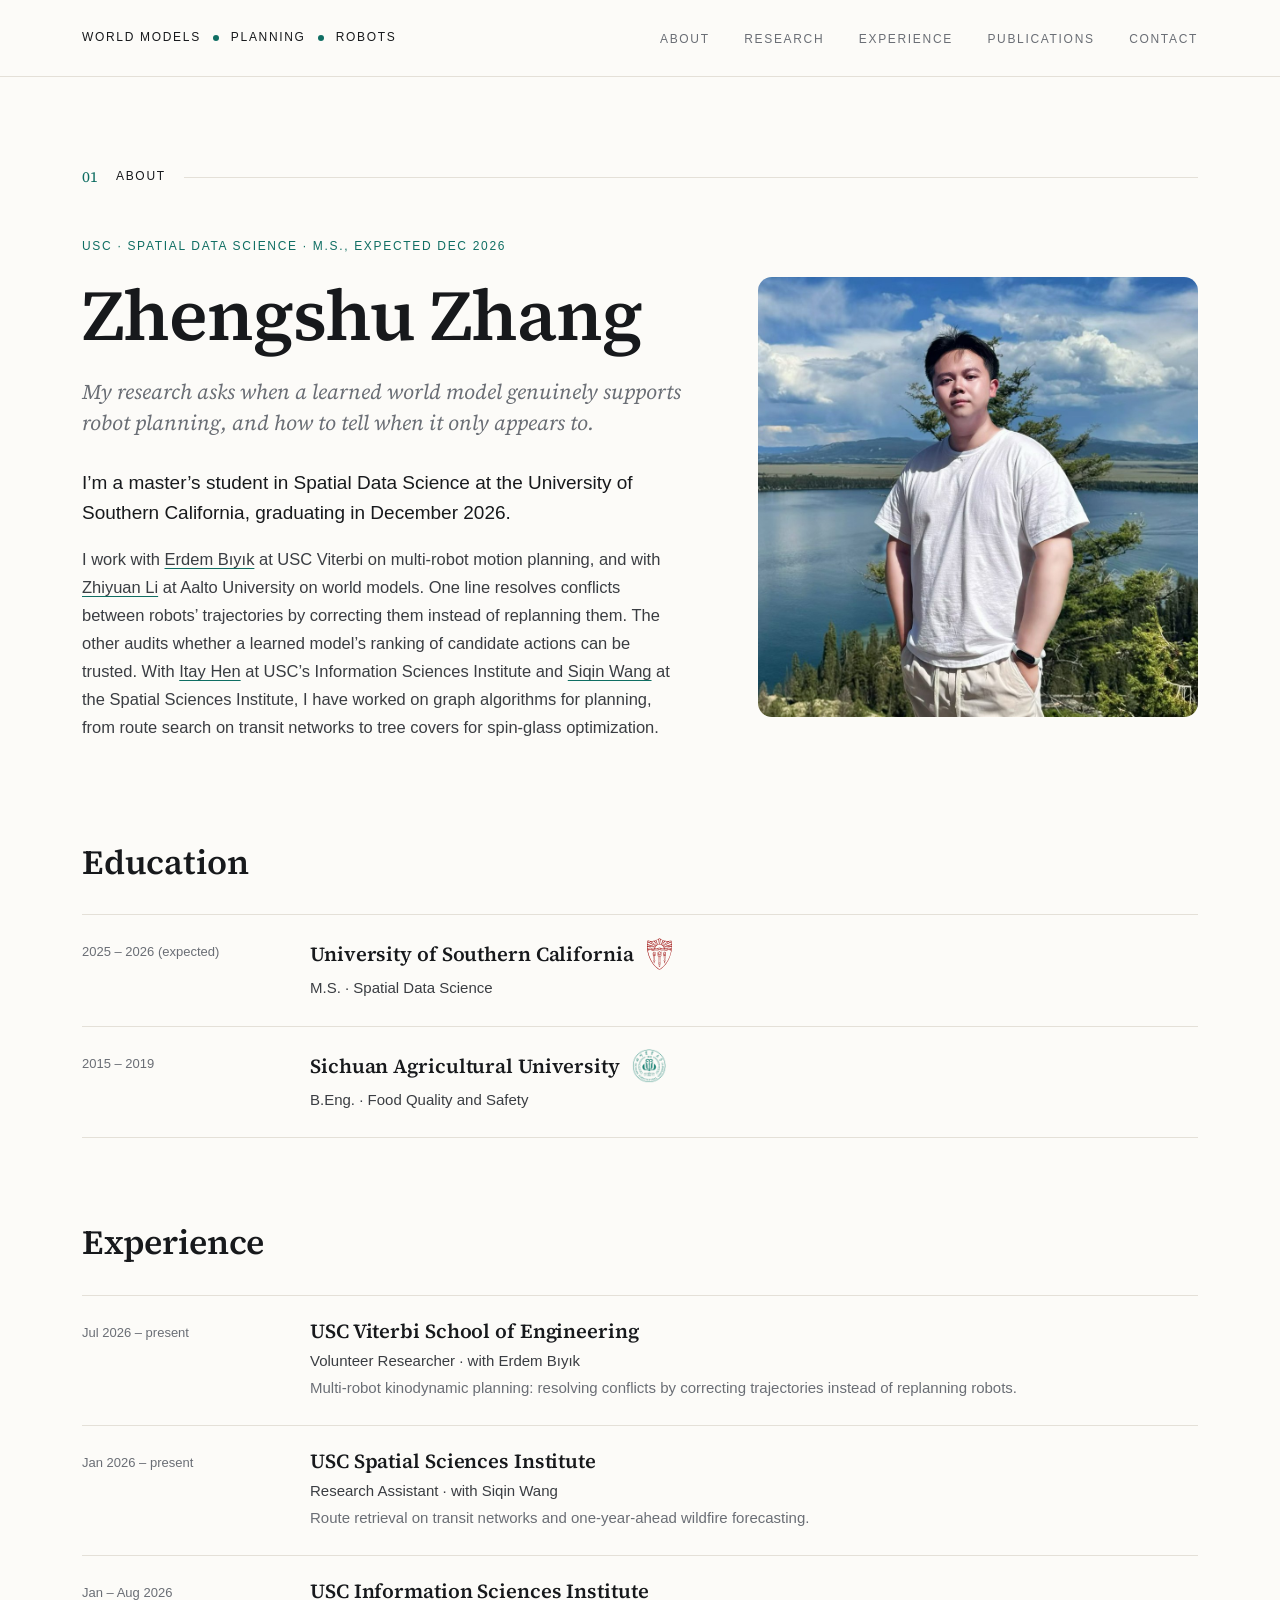
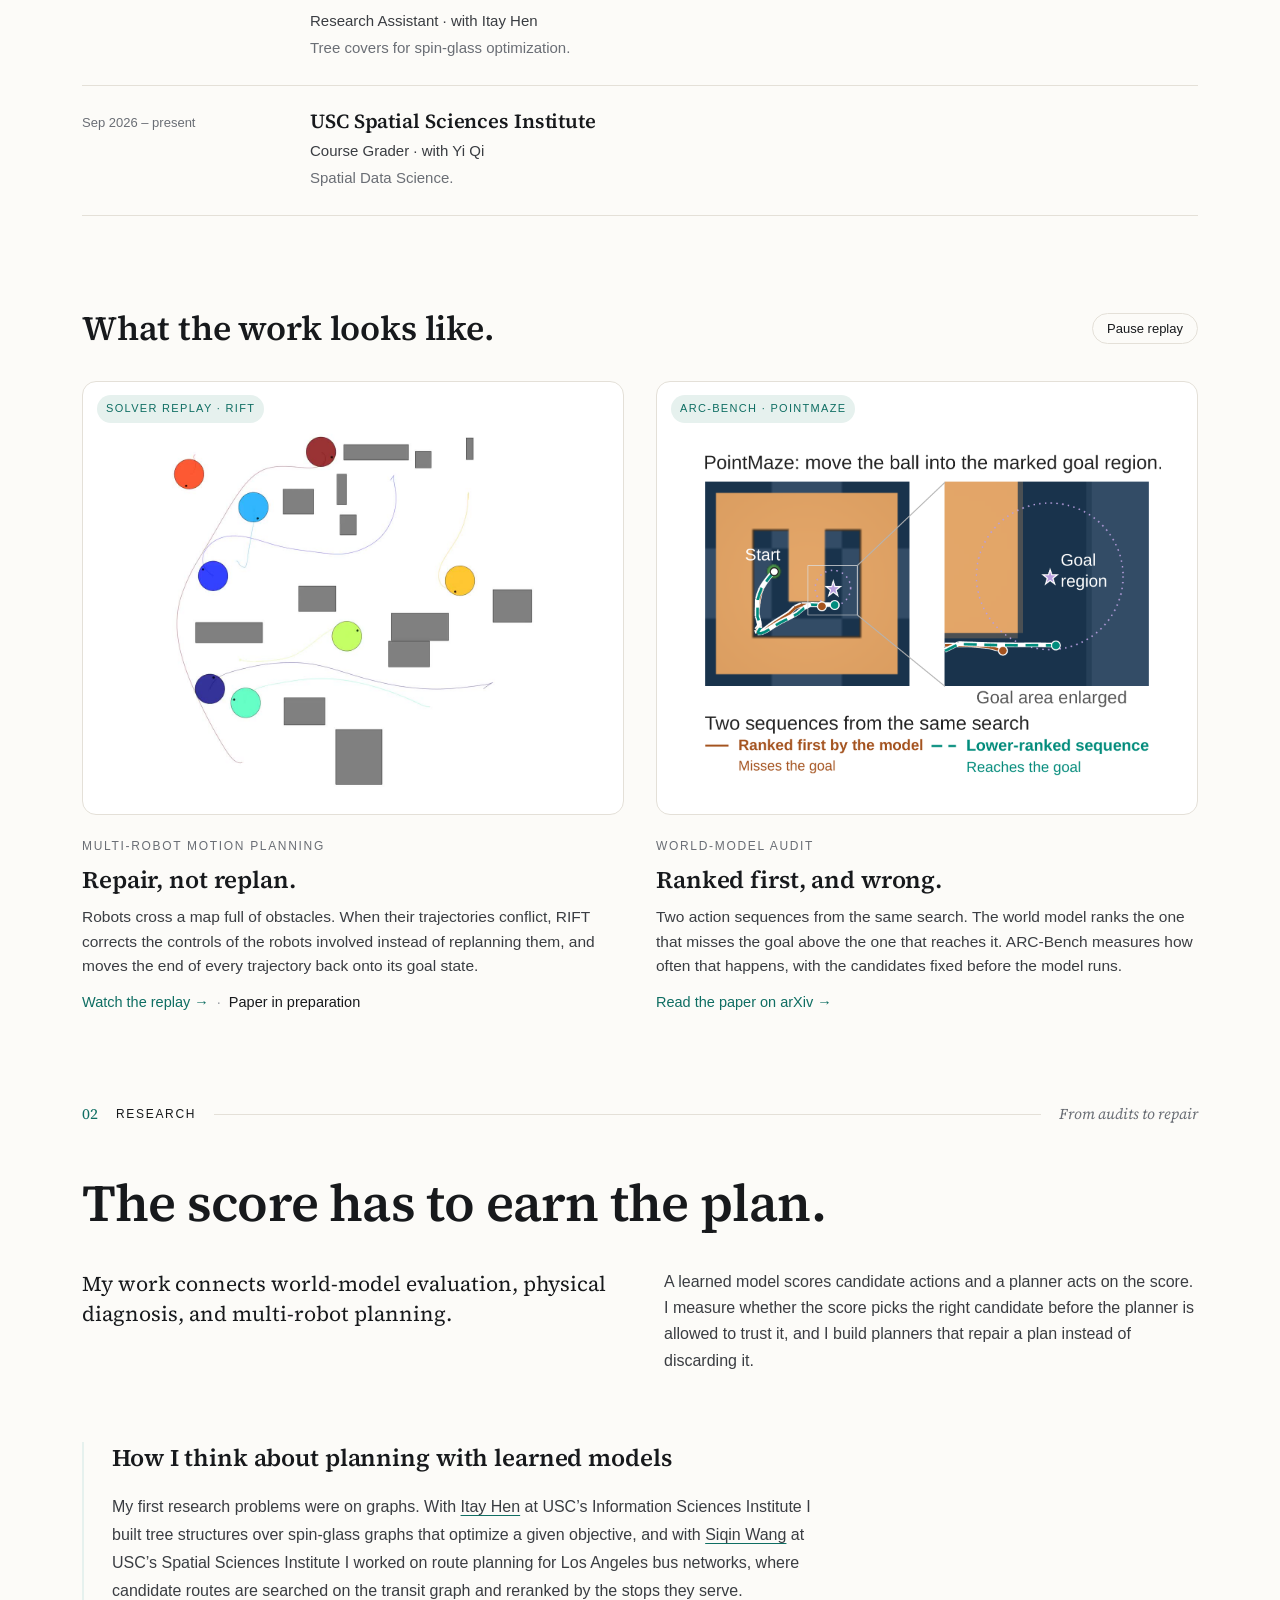
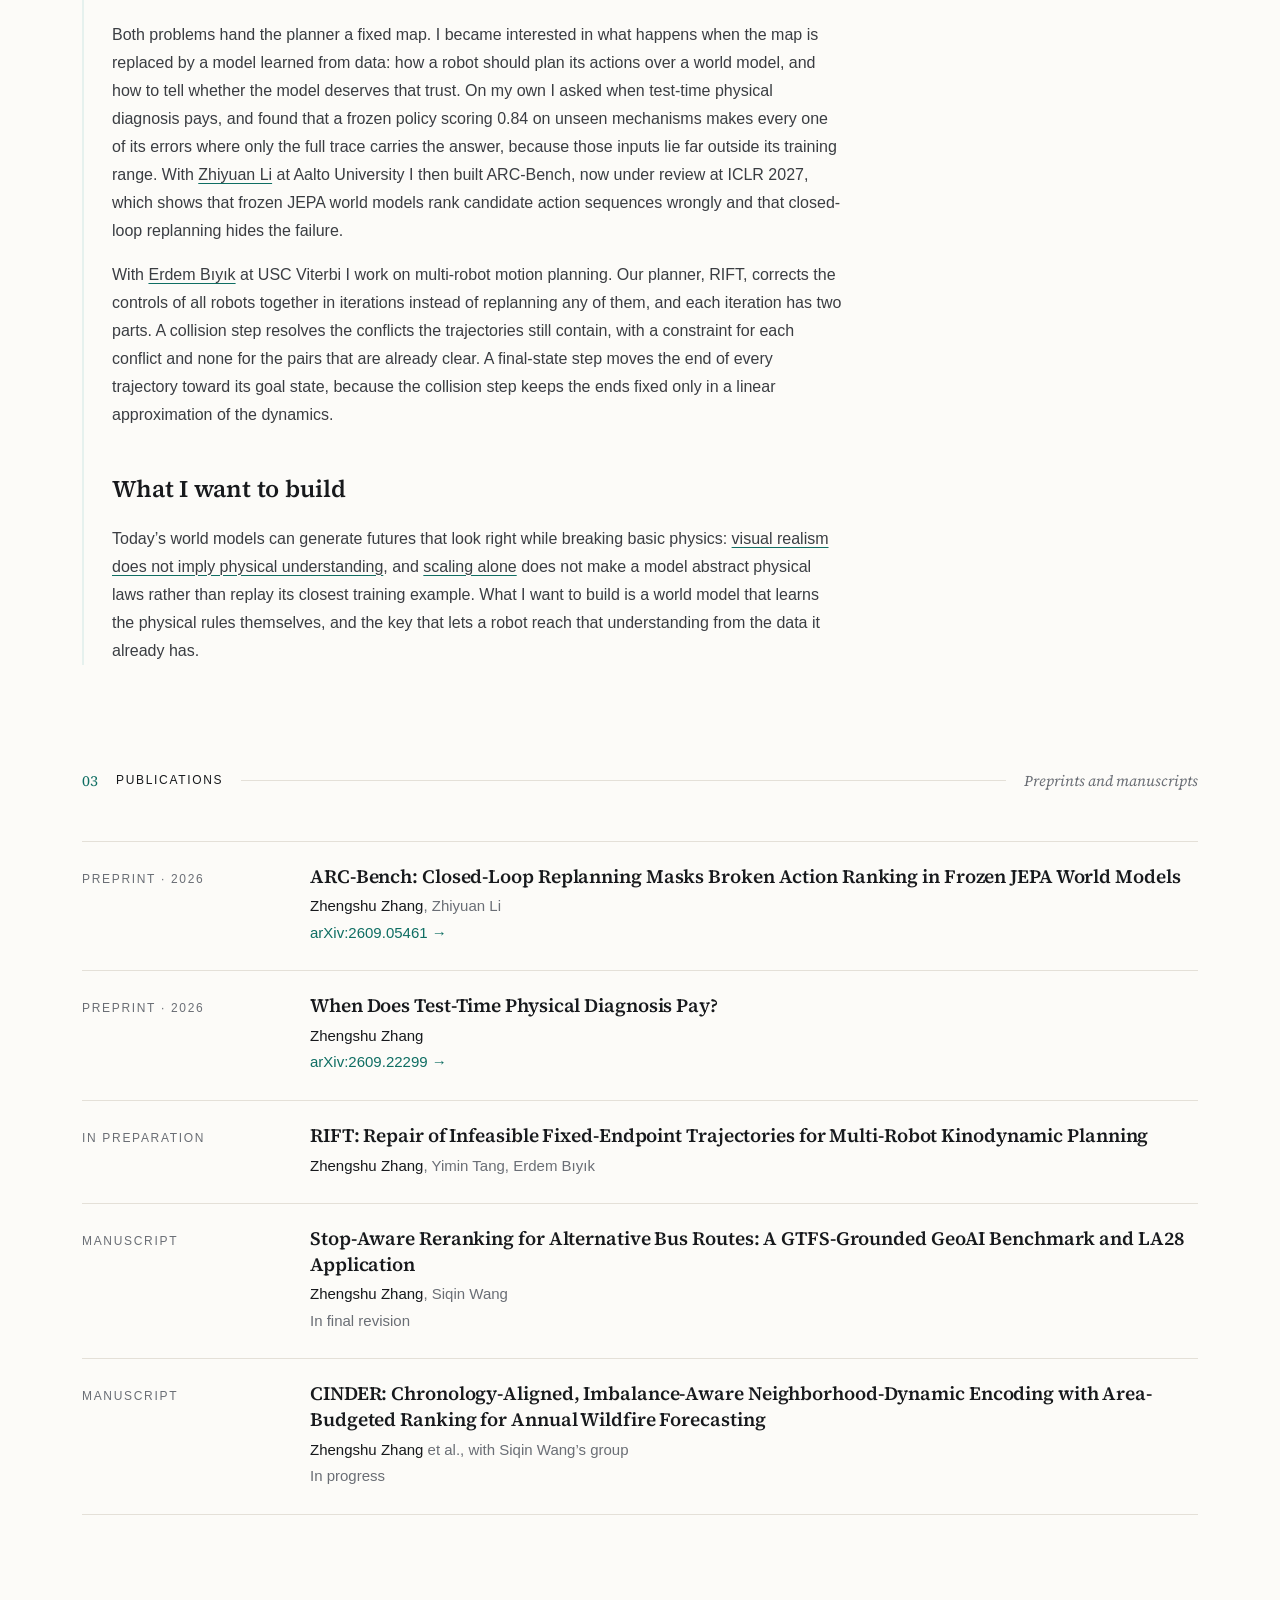
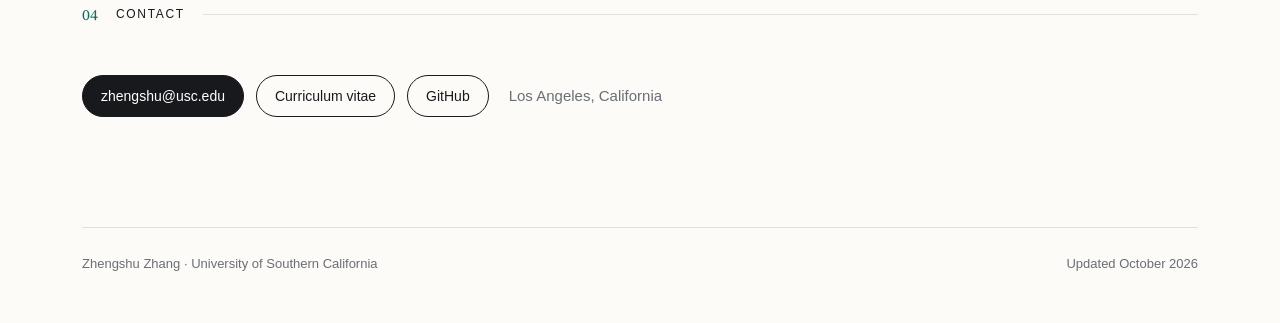
==== commit 505df898: "Update bio" ====
--- a/index.html
+++ b/index.html
@@ -162,7 +162,7 @@
         <div class="eyebrow">USC &middot; Spatial Data Science &middot; M.S., expected Dec 2026</div>
         <h1 class="name">Zhengshu Zhang</h1>
         <p class="lede">My research asks when a learned world model genuinely supports robot planning, and how to tell when it only appears to.</p>
-        <p class="intro">I&rsquo;m a master&rsquo;s student in Spatial Data Science at the University of Southern California, graduating in December 2026, and I am applying for PhD study beginning Fall 2027.</p>
+        <p class="intro">I&rsquo;m a master&rsquo;s student in Spatial Data Science at the University of Southern California, graduating in December 2026.</p>
         <p class="bio">I work with <a href="https://ebiyik.github.io/" target="_blank" rel="noopener">Erdem Bıyık</a> at USC Viterbi on multi-robot motion planning, and with <a href="https://lizhyun.github.io/" target="_blank" rel="noopener">Zhiyuan Li</a> at Aalto University on world models. One line resolves conflicts between robots&rsquo; trajectories by correcting them instead of replanning them. The other audits whether a learned model&rsquo;s ranking of candidate actions can be trusted. With <a href="https://sites.usc.edu/itayhen/" target="_blank" rel="noopener">Itay Hen</a> at USC&rsquo;s Information Sciences Institute and <a href="https://dornsife.usc.edu/spatial/profile/siqin-sisi-wang/" target="_blank" rel="noopener">Siqin Wang</a> at the Spatial Sciences Institute, I have worked on graph algorithms for planning, from route search on transit networks to tree covers for spin-glass optimization.</p>
       </div>
       <figure class="portrait">
